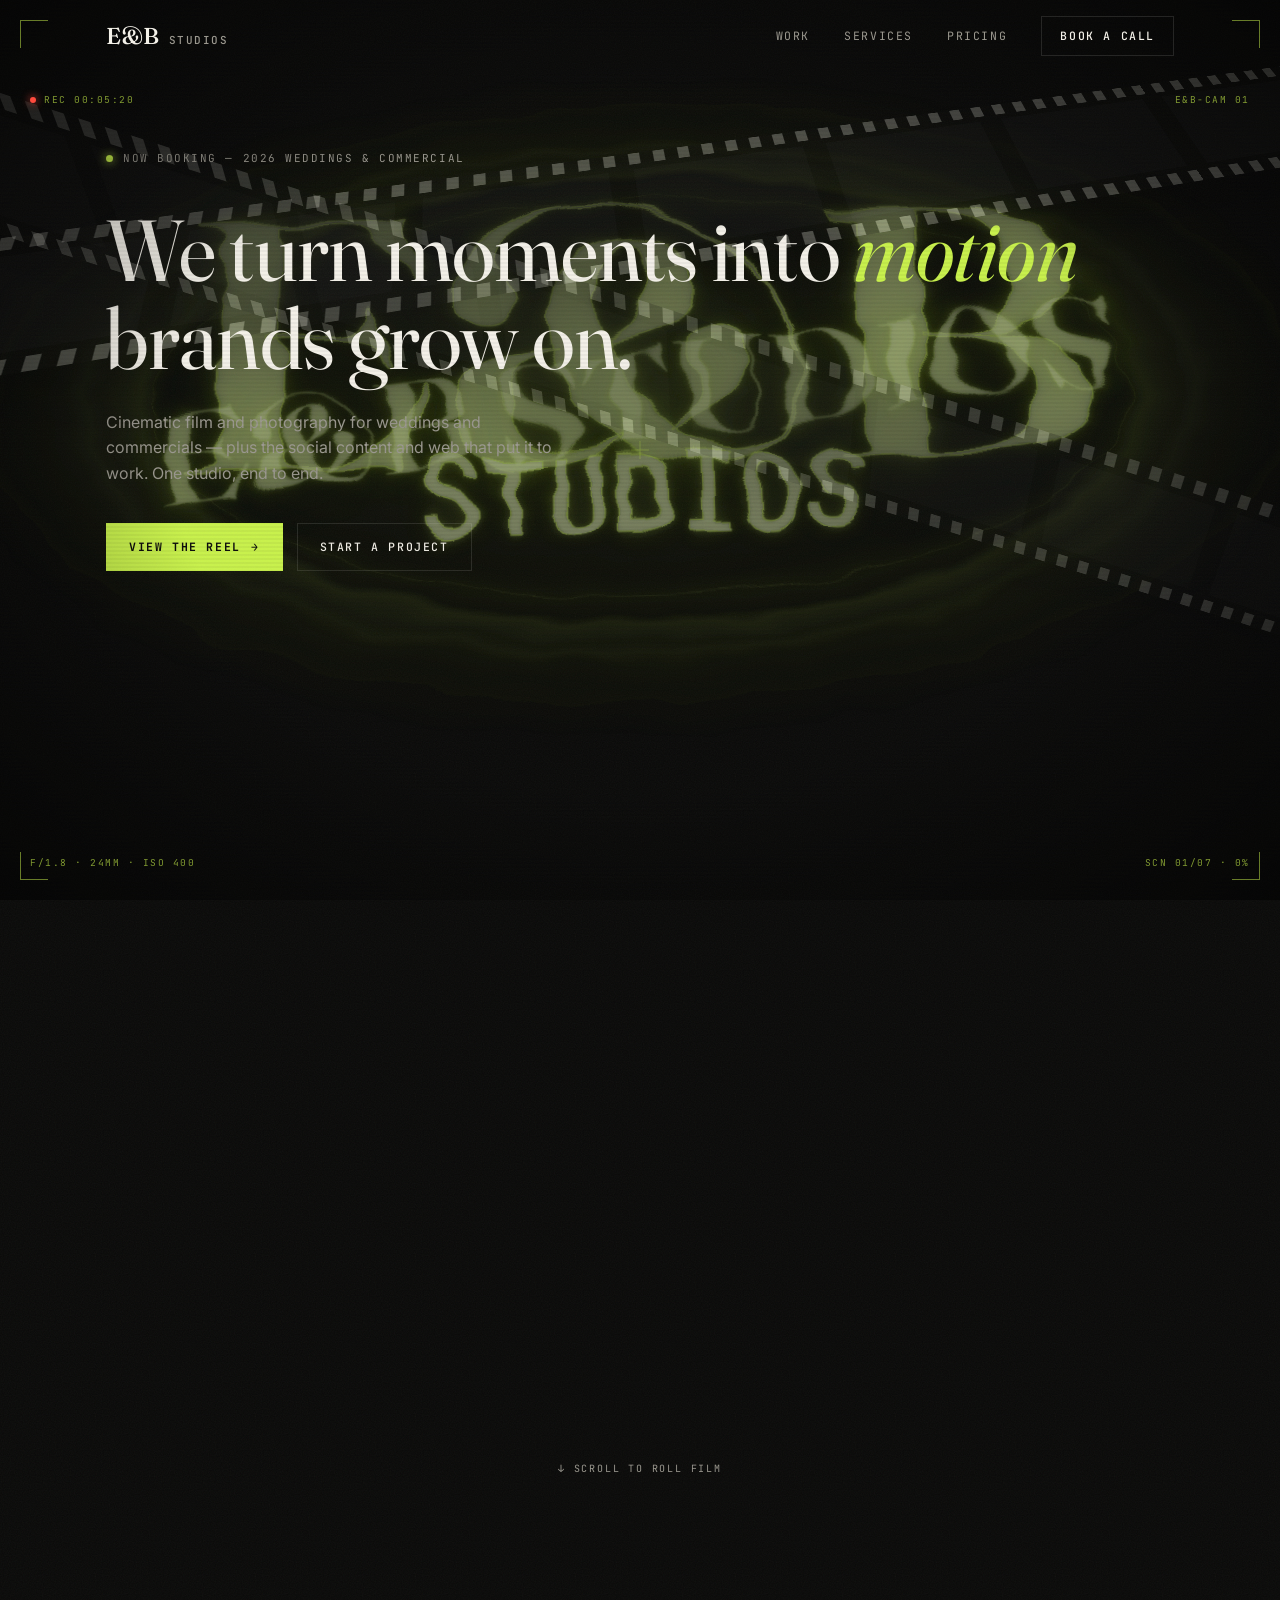
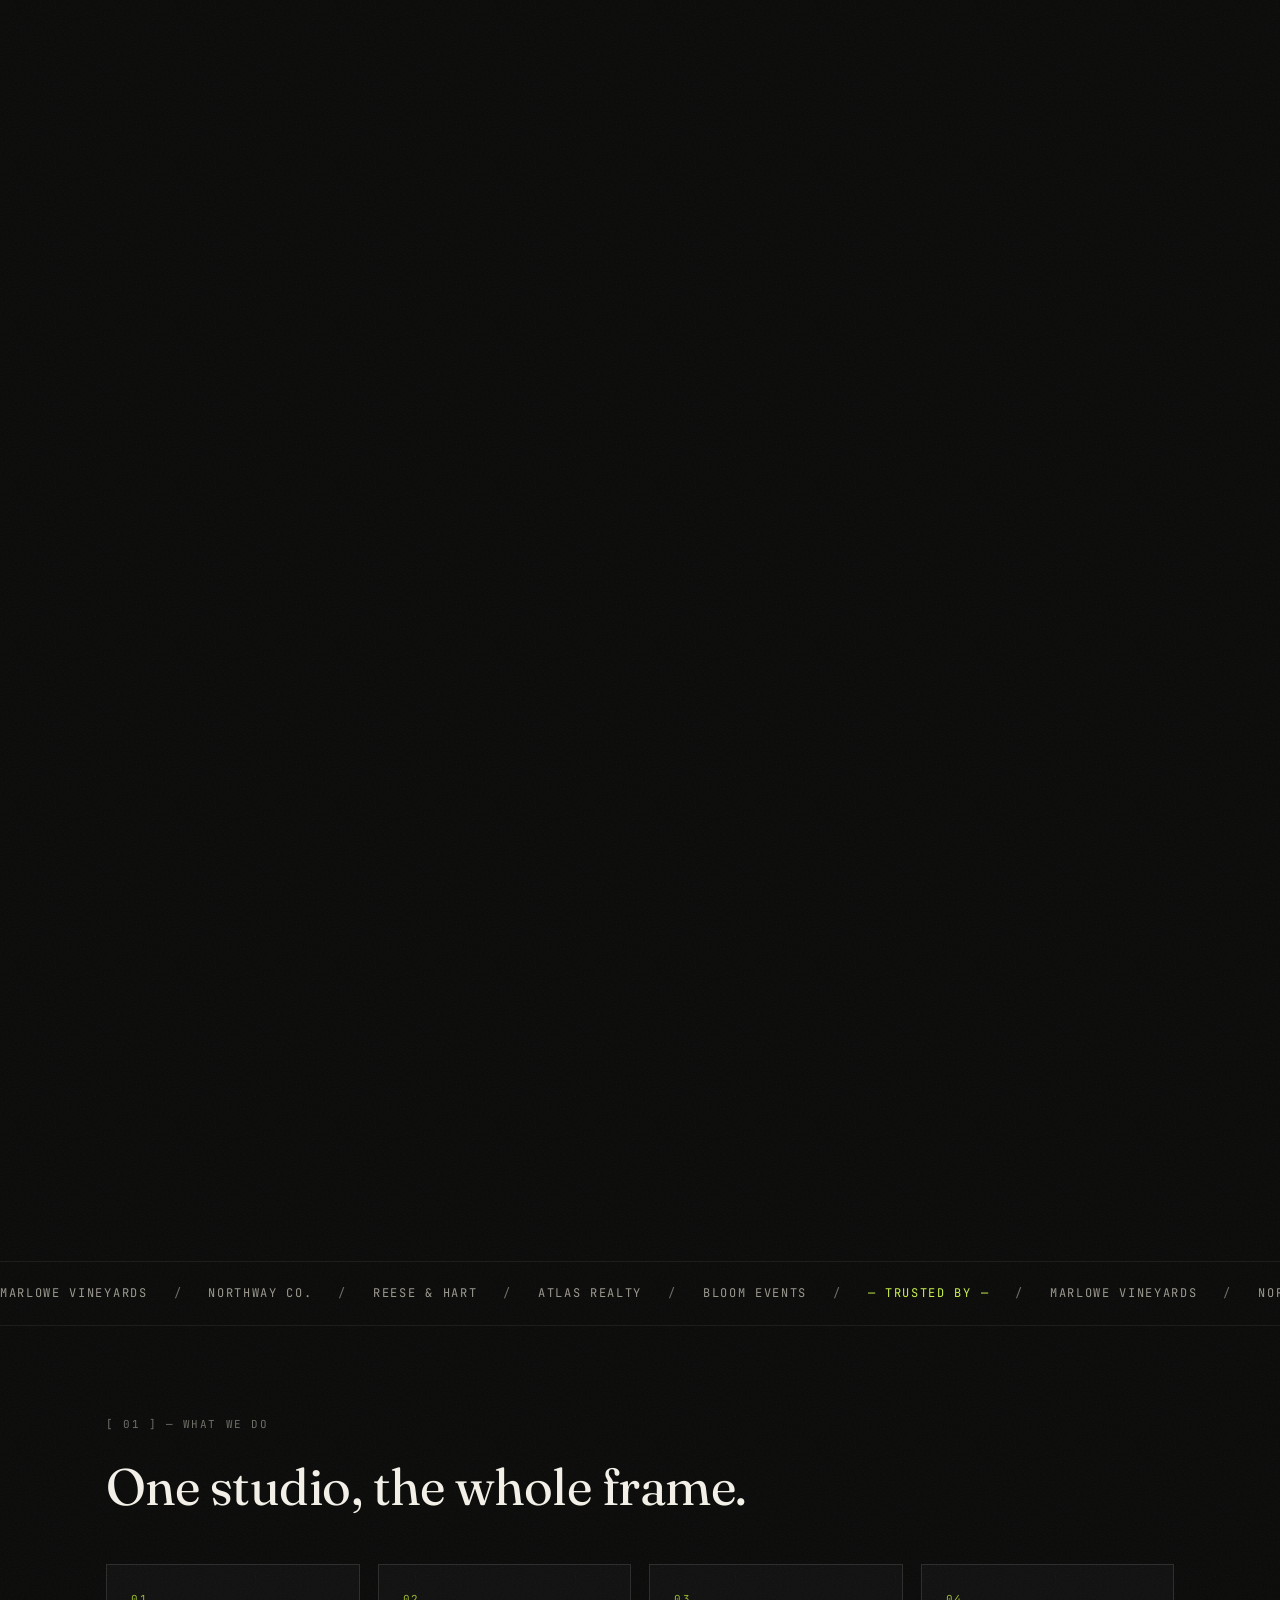
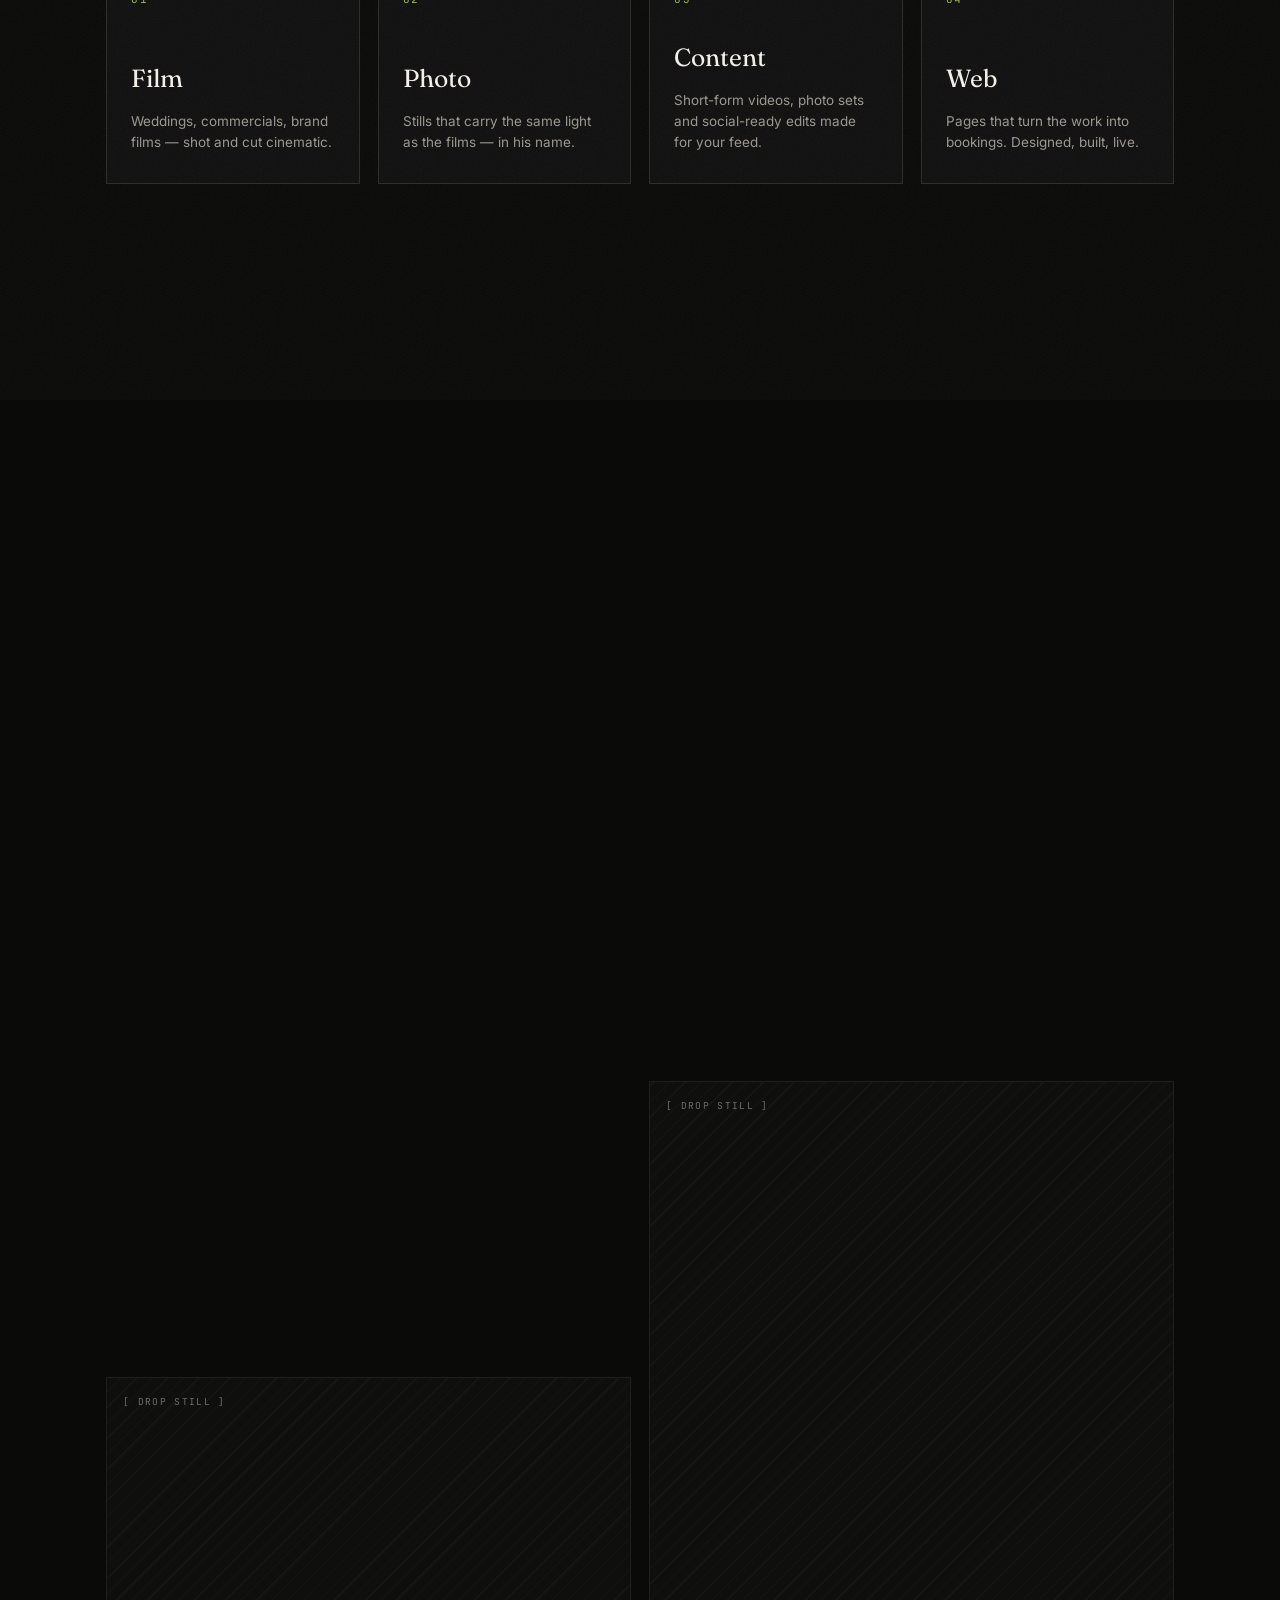
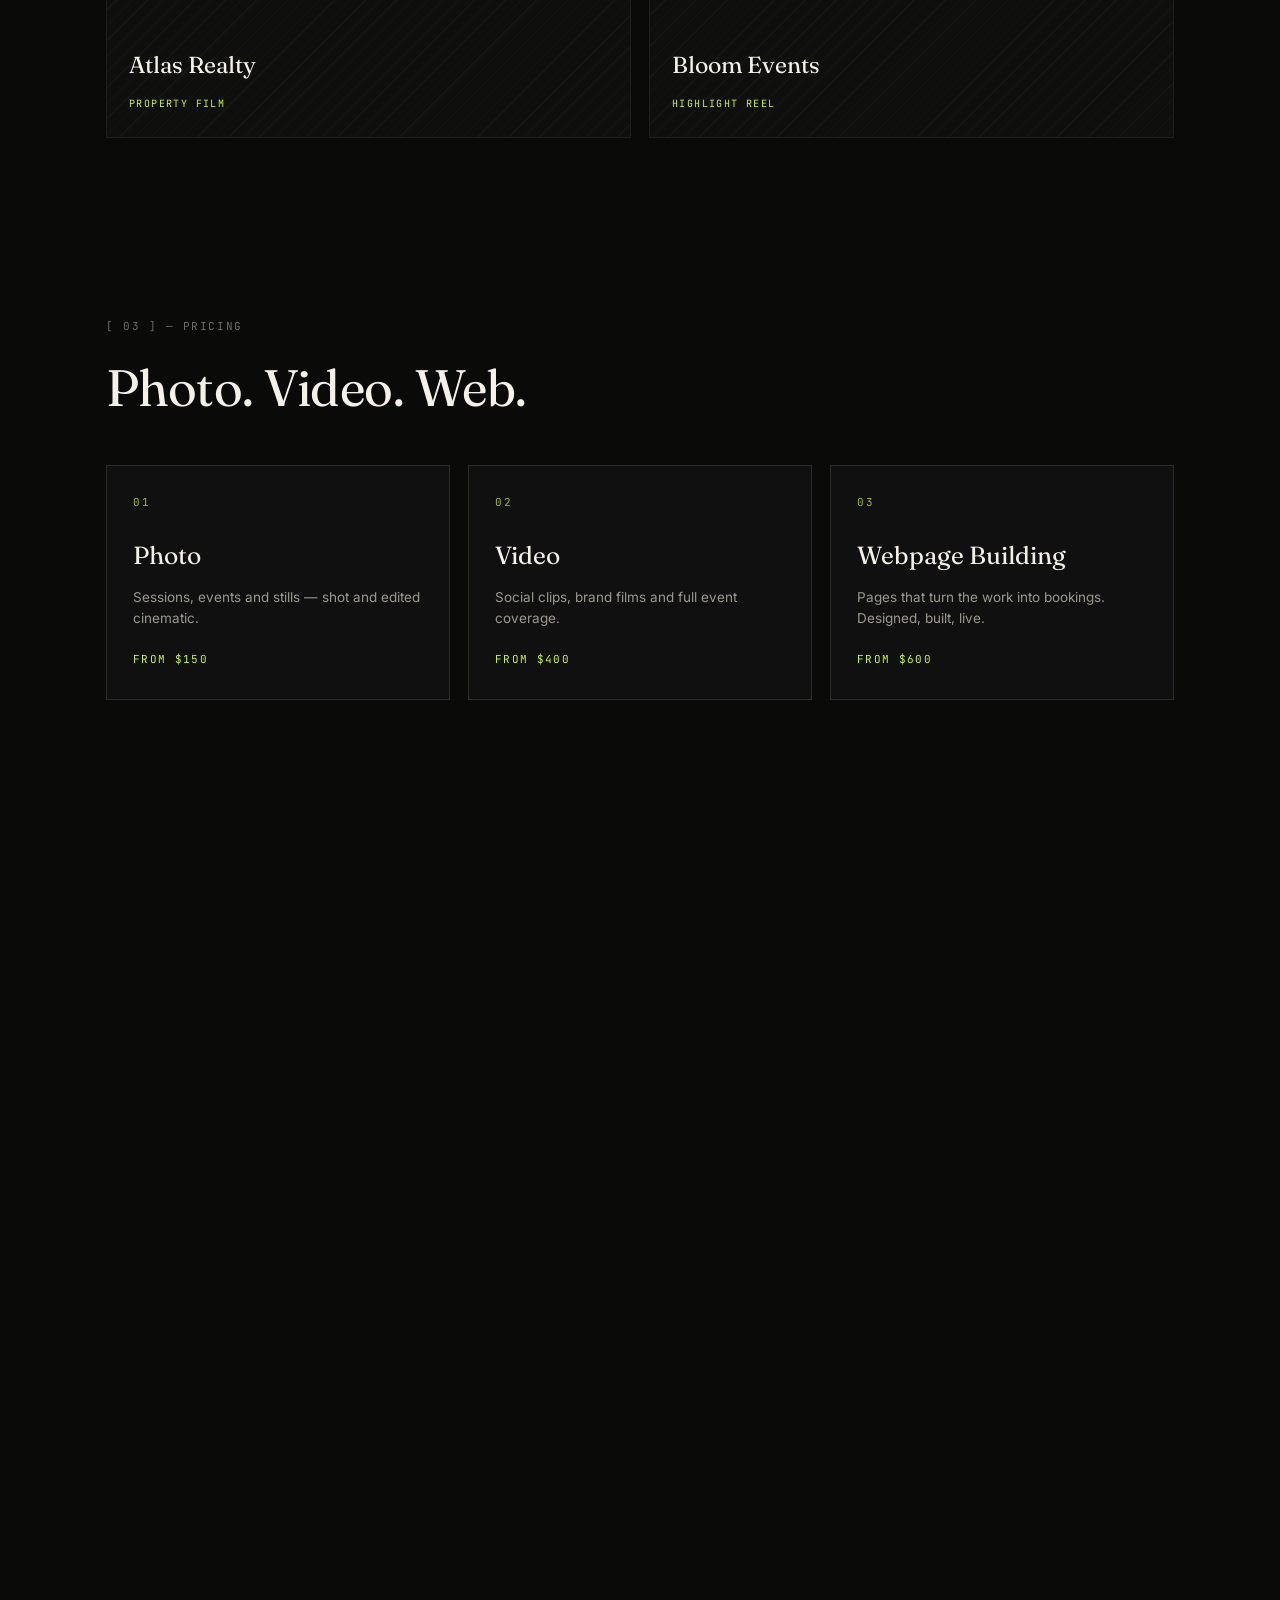
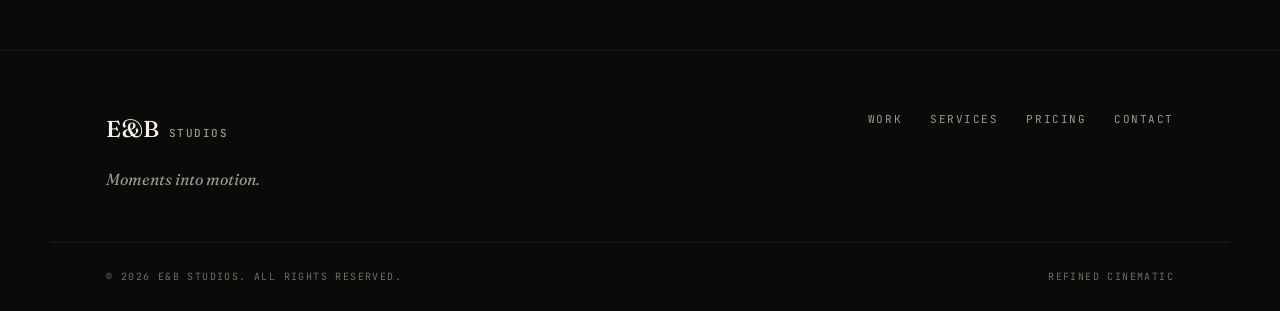
==== index.html @ e215f9e5 "Add files via upload" ====
<!DOCTYPE html>
<html lang="en">
<head>
  <meta charset="UTF-8" />
  <meta name="viewport" content="width=device-width, initial-scale=1.0" />
  <title>E&amp;B Studios — Cinematic Film &amp; Photography</title>
  <meta name="description" content="E&B Studios — cinematic film and photography for weddings and commercials, plus the social content and web that put it to work. One studio, end to end." />

  <!-- Fonts -->
  <link rel="preconnect" href="https://fonts.googleapis.com" />
  <link rel="preconnect" href="https://fonts.gstatic.com" crossorigin />
  <link href="https://fonts.googleapis.com/css2?family=Fraunces:ital,opsz,wght@0,9..144,300..600;1,9..144,300..600&family=Inter:wght@400;500;600&family=JetBrains+Mono:wght@400;500;700&display=swap" rel="stylesheet" />

  <link rel="stylesheet" href="styles.css" />
</head>
<body>
  <!-- Progress bar -->
  <div class="scroll-progress" id="scrollProgress"></div>

  <!-- Oversized glass-distorted brand mark behind the page -->
  <svg class="filter-defs" aria-hidden="true" focusable="false">
    <filter id="brand-fishbowl">
      <feTurbulence type="fractalNoise" baseFrequency="0.012 0.028" numOctaves="2" seed="9" result="noise" />
      <feDisplacementMap in="SourceGraphic" in2="noise" scale="24" xChannelSelector="R" yChannelSelector="G" />
    </filter>
  </svg>
  <div class="brand-backdrop" id="brandBackdrop" aria-hidden="true">
    <div class="brand-lens">
      <span class="brand-echo brand-echo-main">E&amp;B</span>
      <span class="brand-echo brand-echo-word">STUDIOS</span>
      <span class="brand-echo brand-echo-ghost">E&amp;B STUDIOS</span>
    </div>
  </div>

  <!-- Curving 35mm film strips drifting through the background -->
  <div class="film-ribbons" aria-hidden="true">
    <div class="ribbon ribbon-1" data-speed="-0.13"><div class="filmstrip"></div></div>
    <div class="ribbon ribbon-2" data-speed="0.1"><div class="filmstrip"></div></div>
  </div>

  <!-- Cinematic film overlay: grain + scanlines + vignette -->
  <div class="film-overlay" aria-hidden="true">
    <div class="grain"></div>
    <div class="scanlines"></div>
    <div class="vignette"></div>
  </div>

  <!-- Camera viewfinder HUD -->
  <div class="viewfinder" id="viewfinder" aria-hidden="true">
    <span class="vf-corner tl"></span>
    <span class="vf-corner tr"></span>
    <span class="vf-corner bl"></span>
    <span class="vf-corner br"></span>
    <span class="vf-cross"></span>
    <span class="vf-hud vf-tl"><span class="vf-recdot"></span> REC&nbsp; <span id="vfTime">00:00:00</span></span>
    <span class="vf-hud vf-tr">E&amp;B-CAM 01</span>
    <span class="vf-hud vf-bl">f/1.8 · 24MM · ISO 400</span>
    <span class="vf-hud vf-br"><span id="vfScene">SCN 01/05</span> &nbsp;·&nbsp; <span id="vfPct">0%</span></span>
  </div>

  <!-- ====================== HEADER ====================== -->
  <header class="site-header" id="siteHeader">
    <div class="container header-inner">
      <a href="#top" class="logo" aria-label="E&B Studios home">
        <span class="logo-mark">E&amp;B</span>
        <span class="logo-word">STUDIOS</span>
      </a>

      <nav class="nav" aria-label="Primary">
        <a href="#work" class="nav-link">Work</a>
        <a href="#services" class="nav-link">Services</a>
        <a href="pricing.html" class="nav-link">Pricing</a>
      </nav>

      <a href="#contact" class="btn btn-outline btn-sm header-cta">Book a Call</a>

      <button class="nav-toggle" id="navToggle" aria-label="Open menu" aria-expanded="false">
        <span></span><span></span><span></span>
      </button>
    </div>

    <!-- Mobile menu -->
    <div class="mobile-menu" id="mobileMenu">
      <a href="#work" class="mobile-link">Work</a>
      <a href="#services" class="mobile-link">Services</a>
      <a href="pricing.html" class="mobile-link">Pricing</a>
      <a href="#contact" class="btn btn-solid">Book a Call</a>
    </div>
  </header>

  <main id="top">
    <!-- ====================== HERO ====================== -->
    <section class="hero container">
      <p class="eyebrow reveal"><span class="dot"></span> Now Booking — 2026 Weddings &amp; Commercial</p>

      <h1 class="hero-title reveal rack">
        We turn moments into <em>motion</em><br />
        brands grow on.
      </h1>

      <p class="hero-sub reveal">
        Cinematic film and photography for weddings and commercials — plus the
        social content and web that put it to work. One studio, end to end.
      </p>

      <div class="hero-actions reveal">
        <a href="#reel" class="btn btn-solid">View the Reel <span class="arrow">→</span></a>
        <a href="#contact" class="btn btn-outline">Start a Project</a>
      </div>
    </section>

    <!-- ====================== SHOWREEL (scroll-pinned theater) ====================== -->
    <section class="reel-scene" id="reel">
      <div class="reel-sticky">
        <div class="reel-stage" id="reelStage">
          <div class="reel-frame" id="reelFrame">
            <span class="bracket tl"></span>
            <span class="bracket tr"></span>
            <span class="bracket bl"></span>
            <span class="bracket br"></span>

            <div class="reel-stripes" data-parallax="0.06"></div>

            <button class="play-btn" aria-label="Play showreel">
              <svg viewBox="0 0 24 24" width="28" height="28" aria-hidden="true">
                <path d="M8 5v14l11-7z" fill="currentColor" />
              </svg>
            </button>

            <span class="reel-label">[ Drop Showreel · 21:9 ]</span>
            <span class="reel-rec"><span class="rec-dot"></span> REC · <span id="recTime">00:14:08</span></span>
          </div>
        </div>

        <span class="reel-cue" id="reelCue">↓ Scroll to roll film</span>
      </div>
    </section>

    <!-- ====================== TRUSTED BY (marquee) ====================== -->
    <section class="marquee-wrap" aria-label="Trusted by">
      <div class="marquee">
        <div class="marquee-track">
          <span class="m-item">Marlowe Vineyards</span><span class="m-sep">/</span>
          <span class="m-item">Northway Co.</span><span class="m-sep">/</span>
          <span class="m-item">Reese &amp; Hart</span><span class="m-sep">/</span>
          <span class="m-item">Atlas Realty</span><span class="m-sep">/</span>
          <span class="m-item">Bloom Events</span><span class="m-sep">/</span>
          <span class="m-item accent">— Trusted By —</span><span class="m-sep">/</span>
          <!-- duplicate for seamless loop -->
          <span class="m-item">Marlowe Vineyards</span><span class="m-sep">/</span>
          <span class="m-item">Northway Co.</span><span class="m-sep">/</span>
          <span class="m-item">Reese &amp; Hart</span><span class="m-sep">/</span>
          <span class="m-item">Atlas Realty</span><span class="m-sep">/</span>
          <span class="m-item">Bloom Events</span><span class="m-sep">/</span>
          <span class="m-item accent">— Trusted By —</span><span class="m-sep">/</span>
        </div>
      </div>
    </section>

    <!-- ====================== WHAT WE DO ====================== -->
    <section class="section container" id="services">
      <p class="section-tag reveal">[ 01 ] — What We Do</p>
      <h2 class="section-title reveal rack">One studio, the whole frame.</h2>

      <div class="cards-grid">
        <article class="card reveal">
          <span class="card-num">01</span>
          <h3 class="card-title">Film</h3>
          <p class="card-text">Weddings, commercials, brand films — shot and cut cinematic.</p>
        </article>
        <article class="card reveal">
          <span class="card-num">02</span>
          <h3 class="card-title">Photo</h3>
          <p class="card-text">Stills that carry the same light as the films — in his name.</p>
        </article>
        <article class="card reveal">
          <span class="card-num">03</span>
          <h3 class="card-title">Content</h3>
          <p class="card-text">Short-form videos, photo sets and social-ready edits made for your feed.</p>
        </article>
        <article class="card reveal">
          <span class="card-num">04</span>
          <h3 class="card-title">Web</h3>
          <p class="card-text">Pages that turn the work into bookings. Designed, built, live.</p>
        </article>
      </div>
    </section>

    <!-- ====================== SELECTED WORK ====================== -->
    <section class="section container" id="work">
      <p class="section-tag reveal">[ 02 ] — Selected Work</p>

      <div class="work-grid">
        <a href="#contact" class="work-item work-tall reveal">
          <span class="work-stripes" data-parallax="0.05"></span>
          <span class="work-drop">[ Drop Still ]</span>
          <div class="work-meta">
            <h3 class="work-name">Marlowe &amp; Reese</h3>
            <span class="work-cat">Wedding Film</span>
          </div>
        </a>
        <a href="#contact" class="work-item work-short reveal">
          <span class="work-stripes" data-parallax="0.05"></span>
          <span class="work-drop">[ Drop Still ]</span>
          <div class="work-meta">
            <h3 class="work-name">Northway</h3>
            <span class="work-cat">Brand Spot</span>
          </div>
        </a>
        <a href="#contact" class="work-item work-short reveal">
          <span class="work-stripes" data-parallax="0.05"></span>
          <span class="work-drop">[ Drop Still ]</span>
          <div class="work-meta">
            <h3 class="work-name">Atlas Realty</h3>
            <span class="work-cat">Property Film</span>
          </div>
        </a>
        <a href="#contact" class="work-item work-tall reveal">
          <span class="work-stripes" data-parallax="0.05"></span>
          <span class="work-drop">[ Drop Still ]</span>
          <div class="work-meta">
            <h3 class="work-name">Bloom Events</h3>
            <span class="work-cat">Highlight Reel</span>
          </div>
        </a>
      </div>
    </section>

    <!-- ====================== PRICING TEASER ====================== -->
    <section class="section container" id="studio">
      <p class="section-tag reveal">[ 03 ] — Pricing</p>
      <h2 class="section-title reveal rack">Photo. Video. Web.</h2>

      <div class="teaser-grid">
        <a href="pricing.html" class="teaser-card reveal">
          <span class="teaser-num">01</span>
          <h3 class="teaser-title">Photo</h3>
          <p class="teaser-text">Sessions, events and stills — shot and edited cinematic.</p>
          <span class="teaser-from">From $150</span>
        </a>
        <a href="pricing.html" class="teaser-card reveal">
          <span class="teaser-num">02</span>
          <h3 class="teaser-title">Video</h3>
          <p class="teaser-text">Social clips, brand films and full event coverage.</p>
          <span class="teaser-from">From $400</span>
        </a>
        <a href="pricing.html" class="teaser-card reveal">
          <span class="teaser-num">03</span>
          <h3 class="teaser-title">Webpage Building</h3>
          <p class="teaser-text">Pages that turn the work into bookings. Designed, built, live.</p>
          <span class="teaser-from">From $600</span>
        </a>
      </div>

      <div class="teaser-cta reveal">
        <a href="pricing.html" class="btn btn-solid">See full pricing &amp; packages <span class="arrow">→</span></a>
      </div>
    </section>

    <!-- ====================== CONTACT ====================== -->
    <section class="section container" id="contact">
      <p class="section-tag reveal">[ 04 ] — Start a Project</p>
      <div class="contact-grid">
        <div class="contact-intro reveal">
          <h2 class="section-title">Let's put your story <em>in motion</em>.</h2>
          <p class="contact-text">
            Tell us what you're planning — wedding, commercial, or something
            in between. We'll get back within one business day.
          </p>
          <ul class="contact-info">
            <li><span class="ci-label">Email</span> hello@ebstudios.com</li>
            <li><span class="ci-label">Studio</span> By appointment</li>
            <li><span class="ci-label">Social</span> @ebstudios</li>
          </ul>
        </div>

        <form class="contact-form reveal" id="contactForm" novalidate>
          <div class="field">
            <label for="name">Name</label>
            <input type="text" id="name" name="name" placeholder="Your name" required />
          </div>
          <div class="field">
            <label for="email">Email</label>
            <input type="email" id="email" name="email" placeholder="you@email.com" required />
          </div>
          <div class="field">
            <label for="type">Project type</label>
            <select id="type" name="type" required>
              <option value="" disabled selected>Select one…</option>
              <option>Wedding film &amp; photo</option>
              <option>Commercial / brand film</option>
              <option>Social content</option>
              <option>Web build</option>
              <option>Something else</option>
            </select>
          </div>
          <div class="field">
            <label for="message">Tell us about it</label>
            <textarea id="message" name="message" rows="4" placeholder="Dates, location, vision…"></textarea>
          </div>
          <button type="submit" class="btn btn-solid btn-block">Send Inquiry <span class="arrow">→</span></button>
          <p class="form-status" id="formStatus" role="status"></p>
        </form>
      </div>
    </section>
  </main>

  <!-- ====================== FOOTER ====================== -->
  <footer class="site-footer">
    <div class="container footer-inner">
      <div class="footer-brand">
        <span class="logo-mark">E&amp;B</span>
        <span class="logo-word">STUDIOS</span>
        <p class="footer-tag">Moments into motion.</p>
      </div>
      <nav class="footer-nav" aria-label="Footer">
        <a href="#work">Work</a>
        <a href="#services">Services</a>
        <a href="pricing.html">Pricing</a>
        <a href="#contact">Contact</a>
      </nav>
    </div>
    <div class="container footer-bottom">
      <span>© <span id="year"></span> E&amp;B Studios. All rights reserved.</span>
      <span>Refined Cinematic</span>
    </div>
  </footer>

  <script src="script.js"></script>
</body>
</html>
---- styles.css ----
/* ============================================================
   E&B Studios — Neon Pro
   Refined cinematic / dark
   ============================================================ */

:root {
  --bg:        #0a0a09;
  --bg-2:      #0f0f0e;
  --card:      #121211;
  --line:      rgba(245, 241, 233, 0.12);
  --line-soft: rgba(245, 241, 233, 0.07);
  --fg:        #f4f1e9;
  --muted:     #9b988f;
  --muted-2:   #6f6d66;
  --accent:    #c9f24b;
  --accent-dim:#9bbb2e;

  --serif: "Fraunces", Georgia, "Times New Roman", serif;
  --sans:  "Inter", system-ui, -apple-system, sans-serif;
  --mono:  "JetBrains Mono", ui-monospace, "SF Mono", Menlo, monospace;

  --container: 1180px;
  --gutter: clamp(20px, 5vw, 56px);
  --ease: cubic-bezier(0.22, 1, 0.36, 1);
}

* { box-sizing: border-box; margin: 0; padding: 0; }

html { scroll-behavior: smooth; }

body {
  background: var(--bg);
  color: var(--fg);
  font-family: var(--sans);
  font-size: 16px;
  line-height: 1.6;
  -webkit-font-smoothing: antialiased;
  overflow-x: hidden;
}

a { color: inherit; text-decoration: none; }
em { font-style: italic; }

.container {
  width: 100%;
  max-width: var(--container);
  margin-inline: auto;
  padding-inline: var(--gutter);
}

/* ---------- Scroll progress ---------- */
.scroll-progress {
  position: fixed;
  top: 0; left: 0;
  height: 2px;
  width: 0%;
  background: var(--accent);
  z-index: 200;
  box-shadow: 0 0 12px var(--accent);
}

/* ---------- Brand fishbowl backdrop ---------- */
.filter-defs {
  position: absolute;
  width: 0;
  height: 0;
  overflow: hidden;
}

.brand-backdrop {
  position: fixed;
  inset: 0;
  z-index: -2;
  pointer-events: none;
  overflow: hidden;
  opacity: 0.72;
  --brand-shift: 0px;
  --brand-roll: 0deg;
}

.brand-lens {
  position: absolute;
  top: 48%;
  left: 50%;
  width: min(1320px, 118vw);
  aspect-ratio: 1.85 / 1;
  transform:
    translate3d(-50%, calc(-50% + var(--brand-shift)), 0)
    rotate(var(--brand-roll))
    perspective(900px)
    rotateX(7deg);
  border-radius: 50%;
  filter: url("#brand-fishbowl");
  mix-blend-mode: screen;
  animation: lensFloat 12s var(--ease) infinite alternate;
  will-change: transform;
}

.brand-lens::before {
  content: "";
  position: absolute;
  inset: 8% 4%;
  border-radius: 50%;
  background:
    radial-gradient(ellipse at 48% 52%, rgba(201, 242, 75, 0.13), rgba(201, 242, 75, 0.025) 42%, transparent 70%),
    radial-gradient(ellipse at center, transparent 52%, rgba(201, 242, 75, 0.1) 54%, transparent 62%),
    radial-gradient(ellipse at center, transparent 58%, rgba(201, 242, 75, 0.05) 60%, transparent 70%);
  transform: scaleX(1.08);
  box-shadow:
    inset 0 0 28px rgba(201, 242, 75, 0.06),
    inset 0 0 90px rgba(201, 242, 75, 0.035),
    0 0 70px rgba(201, 242, 75, 0.045);
}

.brand-lens::after {
  content: "";
  position: absolute;
  inset: 22% 13%;
  border: 1px solid rgba(201, 242, 75, 0.12);
  border-radius: 50%;
  box-shadow:
    inset 0 0 24px rgba(201, 242, 75, 0.08),
    inset 0 0 54px rgba(201, 242, 75, 0.035),
    0 0 42px rgba(201, 242, 75, 0.075),
    0 0 110px rgba(201, 242, 75, 0.04);
}

.brand-echo {
  position: absolute;
  left: 50%;
  font-family: var(--serif);
  font-weight: 600;
  line-height: 0.85;
  letter-spacing: 0;
  white-space: nowrap;
  color: rgba(9, 13, 14, 0.05);
  -webkit-text-fill-color: rgba(9, 13, 14, 0.035);
  -webkit-text-stroke: 1.35px rgba(201, 242, 75, 0.34);
  text-shadow:
    0 0 2px rgba(244, 255, 207, 0.44),
    0 0 7px rgba(201, 242, 75, 0.22),
    0 0 18px rgba(201, 242, 75, 0.16),
    0 0 44px rgba(201, 242, 75, 0.105),
    0 0 86px rgba(201, 242, 75, 0.05);
  animation: brandGlow 5.8s ease-in-out infinite alternate;
}

.brand-echo-main {
  top: 20%;
  transform: translateX(-50%) scaleX(1.22);
  font-size: clamp(150px, 28vw, 420px);
}

.brand-echo-word {
  top: 58%;
  transform: translateX(-50%) scaleX(1.04);
  font-family: var(--mono);
  font-size: clamp(42px, 8vw, 128px);
  letter-spacing: 0;
  color: rgba(5, 10, 12, 0.045);
  -webkit-text-fill-color: rgba(5, 10, 12, 0.035);
  -webkit-text-stroke-color: rgba(201, 242, 75, 0.42);
  text-shadow:
    0 0 2px rgba(246, 255, 216, 0.55),
    0 0 8px rgba(201, 242, 75, 0.28),
    0 0 22px rgba(201, 242, 75, 0.17),
    0 0 58px rgba(201, 242, 75, 0.055);
}

.brand-echo-ghost {
  top: 43%;
  transform: translateX(-50%) rotate(-6deg) scaleX(1.16);
  font-size: clamp(62px, 10vw, 180px);
  color: rgba(244, 241, 233, 0.018);
  -webkit-text-stroke-color: rgba(201, 242, 75, 0.1);
}

@keyframes lensFloat {
  from { translate: -1.8% -1.2%; }
  to { translate: 1.4% 1.6%; }
}

@keyframes brandGlow {
  from {
    opacity: 0.72;
    text-shadow:
      0 0 2px rgba(244, 255, 207, 0.38),
      0 0 6px rgba(201, 242, 75, 0.18),
      0 0 16px rgba(201, 242, 75, 0.13),
      0 0 38px rgba(201, 242, 75, 0.08),
      0 0 72px rgba(201, 242, 75, 0.04);
  }
  to {
    opacity: 0.9;
    text-shadow:
      0 0 3px rgba(246, 255, 216, 0.52),
      0 0 9px rgba(201, 242, 75, 0.25),
      0 0 22px rgba(201, 242, 75, 0.17),
      0 0 52px rgba(201, 242, 75, 0.105),
      0 0 94px rgba(201, 242, 75, 0.055);
  }
}

/* ---------- Mono labels ---------- */
.eyebrow, .section-tag, .nav-link, .logo-word, .reel-label,
.reel-rec, .m-item, .m-sep, .card-num, .work-cat, .work-drop,
.btn, .ci-label, .footer-nav a, .footer-bottom, .price-flag,
.field label, .form-status {
  font-family: var(--mono);
  text-transform: uppercase;
  letter-spacing: 0.14em;
}

/* ============================================================
   HEADER
   ============================================================ */
.site-header {
  position: fixed;
  top: 0; left: 0; right: 0;
  z-index: 100;
  border-bottom: 1px solid transparent;
  transition: background 0.4s var(--ease), border-color 0.4s var(--ease),
              transform 0.4s var(--ease);
}
.site-header.scrolled {
  background: rgba(10, 10, 9, 0.82);
  backdrop-filter: blur(14px);
  border-bottom-color: var(--line-soft);
}
.site-header.hide { transform: translateY(-100%); }

.header-inner {
  display: flex;
  align-items: center;
  justify-content: space-between;
  height: 72px;
}

.logo { display: flex; align-items: baseline; gap: 9px; }
.logo-mark {
  font-family: var(--serif);
  font-size: 23px;
  font-weight: 500;
  letter-spacing: 0.01em;
}
.logo-word {
  font-size: 11px;
  color: var(--muted);
  font-weight: 500;
}

.nav { display: flex; gap: 34px; margin-left: auto; margin-right: 34px; }
.nav-link {
  font-size: 11.5px;
  color: var(--muted);
  position: relative;
  padding: 4px 0;
  transition: color 0.25s var(--ease);
}
.nav-link::after {
  content: "";
  position: absolute;
  left: 0; bottom: -2px;
  width: 0; height: 1px;
  background: var(--accent);
  transition: width 0.3s var(--ease);
}
.nav-link:hover { color: var(--fg); }
.nav-link:hover::after { width: 100%; }

/* ---------- Buttons ---------- */
.btn {
  display: inline-flex;
  align-items: center;
  gap: 10px;
  font-size: 11.5px;
  font-weight: 500;
  padding: 14px 22px;
  border: 1px solid var(--line);
  cursor: pointer;
  background: transparent;
  color: var(--fg);
  transition: all 0.3s var(--ease);
  white-space: nowrap;
}
.btn .arrow { transition: transform 0.3s var(--ease); }
.btn:hover .arrow { transform: translateX(5px); }

.btn-sm { padding: 10px 18px; }

.btn-solid {
  background: var(--accent);
  border-color: var(--accent);
  color: #0a0a09;
  font-weight: 700;
}
.btn-solid:hover {
  background: #d7ff5c;
  border-color: #d7ff5c;
  box-shadow: 0 0 30px rgba(201, 242, 75, 0.35);
}

.btn-outline:hover {
  border-color: var(--accent);
  color: var(--accent);
}
.btn-block { width: 100%; justify-content: center; }

/* ---------- Mobile nav ---------- */
.nav-toggle {
  display: none;
  flex-direction: column;
  gap: 5px;
  background: none;
  border: none;
  cursor: pointer;
  padding: 6px;
}
.nav-toggle span {
  width: 24px; height: 2px;
  background: var(--fg);
  transition: 0.3s var(--ease);
}
.nav-toggle.open span:nth-child(1) { transform: translateY(7px) rotate(45deg); }
.nav-toggle.open span:nth-child(2) { opacity: 0; }
.nav-toggle.open span:nth-child(3) { transform: translateY(-7px) rotate(-45deg); }

.mobile-menu {
  display: none;
  flex-direction: column;
  gap: 18px;
  padding: 24px var(--gutter) 32px;
  background: var(--bg-2);
  border-bottom: 1px solid var(--line-soft);
}
.mobile-menu.open { display: flex; }
.mobile-link { font-family: var(--mono); text-transform: uppercase; letter-spacing: 0.14em; font-size: 13px; color: var(--muted); }

/* ============================================================
   HERO
   ============================================================ */
.hero { padding-top: 150px; padding-bottom: 40px; }

.eyebrow {
  font-size: 11px;
  color: var(--muted);
  display: flex;
  align-items: center;
  gap: 10px;
  margin-bottom: 38px;
}
.dot {
  width: 7px; height: 7px;
  border-radius: 50%;
  background: var(--accent);
  box-shadow: 0 0 10px var(--accent);
  animation: pulse 2s infinite;
}
@keyframes pulse {
  0%, 100% { opacity: 1; transform: scale(1); }
  50% { opacity: 0.4; transform: scale(0.8); }
}

.hero-title {
  font-family: var(--serif);
  font-weight: 400;
  font-size: clamp(2.6rem, 7vw, 5.4rem);
  line-height: 1.02;
  letter-spacing: -0.01em;
  margin-bottom: 28px;
}
.hero-title em { color: var(--accent); font-style: italic; }

.hero-sub {
  max-width: 460px;
  color: var(--muted);
  font-size: 16px;
  margin-bottom: 36px;
}

.hero-actions { display: flex; gap: 14px; flex-wrap: wrap; }

/* ============================================================
   SHOWREEL
   ============================================================ */
/* Scroll-pinned showreel theater */
.reel-scene {
  position: relative;
  height: 250vh;             /* scroll distance the reel stays pinned for */
}
.reel-sticky {
  position: sticky;
  top: 0;
  height: 100vh;
  display: grid;
  place-items: center;
  overflow: hidden;
}
.reel-stage {
  width: min(1120px, 88vw);
  will-change: transform, opacity;
  transform-origin: center center;
}
.reel-cue {
  position: absolute;
  bottom: 34px; left: 50%;
  transform: translateX(-50%);
  z-index: 7;
  font-family: var(--mono);
  text-transform: uppercase;
  letter-spacing: 0.18em;
  font-size: 10px;
  color: var(--muted);
  transition: opacity 0.4s var(--ease);
}

.reel-frame {
  position: relative;
  aspect-ratio: 21 / 9;
  width: 100%;
  background: var(--bg-2);
  overflow: hidden;
  cursor: pointer;
  box-shadow: 0 50px 120px rgba(0, 0, 0, 0.7);
}
.reel-stripes {
  position: absolute;
  inset: -10%;
  will-change: transform;
  background-image: repeating-linear-gradient(
    -45deg,
    rgba(201, 242, 75, 0.05) 0px,
    rgba(201, 242, 75, 0.05) 1px,
    transparent 1px,
    transparent 11px
  );
}

/* corner brackets */
.bracket {
  position: absolute;
  width: 26px; height: 26px;
  border-color: var(--accent);
  border-style: solid;
  border-width: 0;
  z-index: 2;
}
.bracket.tl { top: 18px; left: 18px; border-top-width: 1.5px; border-left-width: 1.5px; }
.bracket.tr { top: 18px; right: 18px; border-top-width: 1.5px; border-right-width: 1.5px; }
.bracket.bl { bottom: 18px; left: 18px; border-bottom-width: 1.5px; border-left-width: 1.5px; }
.bracket.br { bottom: 18px; right: 18px; border-bottom-width: 1.5px; border-right-width: 1.5px; }

.play-btn {
  position: absolute;
  top: 50%; left: 50%;
  transform: translate(-50%, -50%);
  width: 76px; height: 76px;
  border-radius: 50%;
  border: 1.5px solid var(--accent);
  background: rgba(10, 10, 9, 0.35);
  color: var(--accent);
  display: grid;
  place-items: center;
  cursor: pointer;
  z-index: 3;
  transition: all 0.3s var(--ease);
}
.play-btn svg { margin-left: 3px; }
.reel-frame:hover .play-btn {
  background: var(--accent);
  color: #0a0a09;
  box-shadow: 0 0 40px rgba(201, 242, 75, 0.45);
}

.reel-label {
  position: absolute;
  bottom: 46px; left: 50%;
  transform: translateX(-50%);
  font-size: 10px;
  color: var(--muted-2);
  z-index: 2;
}
.reel-rec {
  position: absolute;
  bottom: 22px; left: 24px;
  font-size: 10px;
  color: var(--accent-dim);
  display: flex; align-items: center; gap: 7px;
  z-index: 2;
}
.rec-dot {
  width: 6px; height: 6px; border-radius: 50%;
  background: #ff4b3e;
  animation: pulse 1.4s infinite;
}

/* ============================================================
   MARQUEE
   ============================================================ */
.marquee-wrap {
  border-top: 1px solid var(--line-soft);
  border-bottom: 1px solid var(--line-soft);
  padding-block: 22px;
  overflow: hidden;
}
.marquee { width: 100%; overflow: hidden; }
.marquee-track {
  display: flex;
  align-items: center;
  gap: 26px;
  width: max-content;
  animation: scroll-left 34s linear infinite;
}
.marquee-wrap:hover .marquee-track { animation-play-state: paused; }
.m-item { font-size: 12px; color: var(--muted); white-space: nowrap; }
.m-item.accent { color: var(--accent); }
.m-sep { color: var(--muted-2); font-size: 12px; }
@keyframes scroll-left {
  from { transform: translateX(0); }
  to   { transform: translateX(-50%); }
}

/* ============================================================
   SECTIONS
   ============================================================ */
.section { padding-block: 90px; }

.section-tag {
  font-size: 11px;
  color: var(--muted-2);
  margin-bottom: 26px;
}
.section-title {
  font-family: var(--serif);
  font-weight: 400;
  font-size: clamp(2rem, 4.5vw, 3.2rem);
  line-height: 1.05;
  letter-spacing: -0.01em;
  margin-bottom: 50px;
}
.section-title em { color: var(--accent); font-style: italic; }

/* ---------- What we do cards ---------- */
.cards-grid {
  display: grid;
  grid-template-columns: repeat(4, 1fr);
  gap: 18px;
}
.card {
  border: 1px solid var(--line);
  padding: 26px 24px 30px;
  min-height: 220px;
  display: flex;
  flex-direction: column;
  background: #101010;
  transition: border-color 0.35s var(--ease), transform 0.35s var(--ease), background 0.35s var(--ease);
}
.card:hover {
  border-color: var(--accent);
  transform: translateY(-5px);
  background: rgba(201, 242, 75, 0.04);
}
.card-num { font-size: 11px; color: var(--accent-dim); margin-bottom: auto; }
.card:hover .card-num { color: var(--accent); }
.card-title {
  font-family: var(--serif);
  font-weight: 400;
  font-size: 1.55rem;
  margin: 30px 0 12px;
}
.card-text { font-size: 13.5px; color: var(--muted); line-height: 1.55; }

/* ---------- Selected work ---------- */
.work-grid {
  display: grid;
  grid-template-columns: 1fr 1fr;
  gap: 18px;
}
.work-item {
  position: relative;
  overflow: hidden;
  background: var(--bg-2);
  border: 1px solid var(--line-soft);
  display: block;
}
.work-tall  { aspect-ratio: 4 / 5; }
.work-short { aspect-ratio: 16 / 11; align-self: end; }
.work-stripes {
  position: absolute; inset: -10%;
  will-change: transform;
  background-image: repeating-linear-gradient(
    -45deg,
    rgba(245,241,233,0.04) 0px,
    rgba(245,241,233,0.04) 1px,
    transparent 1px, transparent 11px
  );
  transition: scale 0.6s var(--ease);
}
.work-item:hover .work-stripes { scale: 1.06; }
.work-drop {
  position: absolute; top: 16px; left: 16px;
  font-size: 9.5px; color: var(--muted-2);
}
.work-meta {
  position: absolute;
  left: 22px; bottom: 22px;
  z-index: 2;
}
.work-name {
  font-family: var(--serif);
  font-weight: 400;
  font-size: 1.45rem;
  margin-bottom: 6px;
}
.work-cat { font-size: 10px; color: var(--accent); }
.work-item::after {
  content: "";
  position: absolute;
  inset: 0;
  background: linear-gradient(180deg, transparent 55%, rgba(10,10,9,0.7));
  opacity: 0;
  transition: opacity 0.4s var(--ease);
}
.work-item:hover::after { opacity: 1; }

/* ---------- Pricing ---------- */
.pricing-grid {
  display: grid;
  grid-template-columns: repeat(3, 1fr);
  gap: 18px;
}
.price-card {
  position: relative;
  border: 1px solid var(--line);
  padding: 32px 28px 34px;
  display: flex;
  flex-direction: column;
  background: #101010;
  transition: border-color 0.35s var(--ease), transform 0.35s var(--ease);
}
.price-card:hover { transform: translateY(-5px); border-color: var(--line); }
.price-card.featured {
  border-color: var(--accent);
  background: #14160c;
}
.price-flag {
  position: absolute;
  top: -1px; right: 22px;
  transform: translateY(-50%);
  background: var(--accent);
  color: #0a0a09;
  font-family: var(--mono);
  text-transform: uppercase;
  letter-spacing: 0.12em;
  font-size: 9px;
  font-weight: 700;
  padding: 5px 10px;
}
.price-card .card-num { color: var(--accent-dim); margin-bottom: 22px; }
.price-name {
  font-family: var(--serif);
  font-weight: 400;
  font-size: 1.5rem;
  margin-bottom: 10px;
}
.price-amount {
  font-family: var(--serif);
  font-size: 2.6rem;
  margin-bottom: 26px;
  line-height: 1;
}
.price-amount span { color: var(--accent); font-size: 1.4rem; }
.price-list { list-style: none; margin-bottom: 30px; display: grid; gap: 12px; }
.price-list li {
  font-size: 13.5px;
  color: var(--muted);
  padding-left: 20px;
  position: relative;
}
.price-list li::before {
  content: "";
  position: absolute; left: 0; top: 9px;
  width: 7px; height: 7px;
  border-left: 1.5px solid var(--accent);
  border-bottom: 1.5px solid var(--accent);
  transform: rotate(-45deg);
}
.price-card .btn { margin-top: auto; }

/* 4-up row (packages + custom "Other") */
.pricing-grid.grid-4 { grid-template-columns: repeat(4, 1fr); }
@media (max-width: 1100px) {
  .pricing-grid.grid-4 { grid-template-columns: repeat(2, 1fr); }
}

/* "Other / Custom" build-your-own card */
.price-card.custom {
  border-style: dashed;
  background: #0d0d0c;
}
.price-card.custom .card-num,
.price-card.custom .price-amount { color: var(--accent); }
.price-card.custom:hover {
  border-color: var(--accent);
  transform: translateY(-5px);
}

/* ---------- Pricing sales flow ---------- */
.sales-flow {
  display: grid;
  grid-template-columns: repeat(3, 1fr);
  gap: 1px;
  margin-top: -30px;
  margin-bottom: 48px;
  border: 1px solid var(--line-soft);
  background: var(--line-soft);
}
.flow-step {
  background: rgba(16, 16, 16, 0.92);
  padding: 24px;
  min-height: 150px;
}
.flow-num {
  display: inline-block;
  font-family: var(--mono);
  font-size: 10px;
  color: var(--accent);
  margin-bottom: 26px;
}
.flow-step h2 {
  font-family: var(--serif);
  font-size: 1.35rem;
  font-weight: 400;
  margin-bottom: 8px;
}
.flow-step p {
  color: var(--muted);
  font-size: 13.5px;
  line-height: 1.55;
}

/* ---------- Checkout page ---------- */
.checkout-hero { padding-bottom: 40px; }
.checkout-section { padding-top: 30px; }
.checkout-grid {
  display: grid;
  grid-template-columns: minmax(0, 0.9fr) minmax(0, 1.1fr);
  gap: 18px;
  align-items: start;
}
.checkout-summary,
.checkout-form {
  border: 1px solid var(--line);
  background: rgba(16, 16, 16, 0.96);
  padding: clamp(24px, 4vw, 38px);
}
.checkout-summary {
  position: sticky;
  top: 110px;
}
.checkout-category,
.payment-label {
  display: inline-flex;
  font-family: var(--mono);
  text-transform: uppercase;
  letter-spacing: 0.14em;
  font-size: 10px;
  color: var(--accent);
  margin-bottom: 16px;
}
.checkout-title {
  font-family: var(--serif);
  font-weight: 400;
  font-size: clamp(2rem, 4vw, 3rem);
  line-height: 1;
  margin-bottom: 12px;
}
.checkout-price {
  font-family: var(--serif);
  font-size: clamp(2.5rem, 6vw, 4.5rem);
  line-height: 0.95;
  margin-bottom: 20px;
}
.checkout-desc {
  color: var(--muted);
  max-width: 48ch;
  margin-bottom: 28px;
}
.checkout-includes {
  padding-block: 6px 12px;
  border-top: 1px solid var(--line-soft);
  border-bottom: 1px solid var(--line-soft);
}
.checkout-total {
  display: flex;
  align-items: end;
  justify-content: space-between;
  gap: 20px;
  padding-top: 24px;
  font-family: var(--mono);
  text-transform: uppercase;
  letter-spacing: 0.12em;
  font-size: 10px;
  color: var(--muted);
}
.checkout-total strong {
  font-family: var(--serif);
  font-size: 2rem;
  font-weight: 400;
  letter-spacing: 0;
  color: var(--fg);
  text-transform: none;
}
.checkout-note {
  margin-top: 18px;
  font-size: 12px;
  color: var(--muted-2);
}
.payment-box {
  margin-top: 28px;
  padding-top: 26px;
  border-top: 1px solid var(--line-soft);
}
.payment-box h3 {
  font-family: var(--serif);
  font-weight: 400;
  font-size: 1.55rem;
  margin-bottom: 8px;
}
.payment-box p {
  color: var(--muted);
  font-size: 13.5px;
  margin-bottom: 18px;
}

/* ---------- Pricing teaser (home page) ---------- */
.teaser-grid {
  display: grid;
  grid-template-columns: repeat(3, 1fr);
  gap: 18px;
}
.teaser-card {
  position: relative;
  display: flex;
  flex-direction: column;
  border: 1px solid var(--line);
  background: #101010;
  padding: 28px 26px 30px;
  min-height: 200px;
  transition: border-color 0.35s var(--ease), transform 0.35s var(--ease), background 0.35s var(--ease);
}
.teaser-card:hover {
  border-color: var(--accent);
  transform: translateY(-5px);
  background: rgba(201, 242, 75, 0.04);
}
.teaser-num {
  font-family: var(--mono);
  font-size: 11px;
  letter-spacing: 0.14em;
  color: var(--accent-dim);
}
.teaser-card:hover .teaser-num { color: var(--accent); }
.teaser-title {
  font-family: var(--serif);
  font-weight: 400;
  font-size: 1.55rem;
  margin: 24px 0 12px;
}
.teaser-text { font-size: 13.5px; color: var(--muted); line-height: 1.55; margin-bottom: auto; }
.teaser-from {
  font-family: var(--mono);
  text-transform: uppercase;
  letter-spacing: 0.12em;
  font-size: 11px;
  color: var(--accent);
  margin-top: 22px;
}
.teaser-cta { margin-top: 40px; }

/* ---------- Pricing page extras ---------- */
.page-hero {
  padding-top: 150px;
  padding-bottom: 30px;
}
.page-hero .hero-title { margin-bottom: 22px; }
.price-category { padding-block: 56px 32px; }
.price-note {
  font-family: var(--mono);
  text-transform: uppercase;
  letter-spacing: 0.12em;
  font-size: 10px;
  color: var(--muted-2);
  border: 1px dashed var(--line);
  padding: 12px 16px;
  margin-top: 10px;
  display: inline-block;
}

/* ---------- Contact ---------- */
.contact-grid {
  display: grid;
  grid-template-columns: 1fr 1fr;
  gap: 60px;
  align-items: start;
}
.contact-intro .section-title { margin-bottom: 22px; }
.contact-text { color: var(--muted); max-width: 380px; margin-bottom: 40px; }
.contact-info { list-style: none; display: grid; gap: 16px; }
.contact-info li {
  display: flex; align-items: baseline; gap: 16px;
  padding-bottom: 16px;
  border-bottom: 1px solid var(--line-soft);
  font-size: 15px;
}
.ci-label { font-size: 10px; color: var(--muted-2); width: 70px; flex-shrink: 0; }

.contact-form { display: grid; gap: 20px; }
.field { display: grid; gap: 8px; }
.field label { font-size: 10px; color: var(--muted); }
.field input,
.field select,
.field textarea {
  background: var(--bg-2);
  border: 1px solid var(--line);
  color: var(--fg);
  font-family: var(--sans);
  font-size: 15px;
  padding: 14px 16px;
  width: 100%;
  transition: border-color 0.25s var(--ease);
  resize: vertical;
}
.field input:focus,
.field select:focus,
.field textarea:focus {
  outline: none;
  border-color: var(--accent);
}
.field input::placeholder,
.field textarea::placeholder { color: var(--muted-2); }
.field select { appearance: none; cursor: pointer; }
.form-status { font-size: 11px; color: var(--accent); min-height: 14px; }

/* ============================================================
   FOOTER
   ============================================================ */
.site-footer {
  border-top: 1px solid var(--line-soft);
  padding-top: 60px;
  margin-top: 40px;
}
.footer-inner {
  display: flex;
  justify-content: space-between;
  align-items: flex-start;
  flex-wrap: wrap;
  gap: 30px;
  padding-bottom: 50px;
}
.footer-brand { display: flex; align-items: baseline; gap: 9px; flex-wrap: wrap; }
.footer-tag {
  flex-basis: 100%;
  font-family: var(--serif);
  font-style: italic;
  color: var(--muted);
  margin-top: 10px;
}
.footer-nav { display: flex; gap: 28px; }
.footer-nav a { font-size: 11px; color: var(--muted); transition: color 0.25s var(--ease); }
.footer-nav a:hover { color: var(--accent); }
.footer-bottom {
  display: flex;
  justify-content: space-between;
  flex-wrap: wrap;
  gap: 12px;
  padding-block: 26px;
  border-top: 1px solid var(--line-soft);
  font-size: 10px;
  color: var(--muted-2);
}

/* ============================================================
   REVEAL ANIMATIONS
   ============================================================ */
.reveal {
  opacity: 0;
  transform: translateY(26px);
  transition: opacity 0.8s var(--ease), transform 0.8s var(--ease),
              filter 0.9s var(--ease);
}
.reveal.in { opacity: 1; transform: none; }

/* Rack focus — blur in then "pull focus" sharp */
.reveal.rack { filter: blur(14px); }
.reveal.rack.in { filter: blur(0); }

/* ============================================================
   CURVING 35MM FILM STRIPS (background motif)
   ============================================================ */
.film-ribbons {
  position: fixed;
  inset: 0;
  z-index: -1;            /* above page bg, behind all content */
  overflow: hidden;
  pointer-events: none;
}
.ribbon {
  position: absolute;
  perspective: 1400px;
  will-change: transform;
}
.ribbon-1 { top: 6%;  left: -18%; opacity: 0.34; }
.ribbon-2 { top: 56%; left: -2%;  opacity: 0.22; }

.filmstrip {
  width: 2700px;
  height: 168px;
  background-color: #0c0c0b;
  /* 3 layers: top sprocket rail · bottom sprocket rail · frame windows */
  background-image:
    repeating-linear-gradient(90deg,
      transparent 0 9px, rgba(216,216,205,0.92) 9px 19px, transparent 19px 22px),
    repeating-linear-gradient(90deg,
      transparent 0 9px, rgba(216,216,205,0.92) 9px 19px, transparent 19px 22px),
    repeating-linear-gradient(90deg,
      #0c0c0b 0 12px, rgba(255,255,255,0.06) 12px 166px, #0c0c0b 166px 176px);
  background-repeat: no-repeat;
  background-size: 100% 17px, 100% 17px, 100% calc(100% - 50px);
  background-position: left top, left bottom, left center;
  box-shadow: 0 40px 80px rgba(0,0,0,0.6);
  animation: filmroll 4.5s linear infinite;
}
.ribbon-1 .filmstrip { transform: rotateX(52deg) rotateZ(-21deg) rotateY(6deg); }
.ribbon-2 .filmstrip { transform: rotateX(-46deg) rotateZ(17deg) rotateY(-8deg); }

@keyframes filmroll {
  from { background-position: left top, left bottom, left center; }
  to   { background-position: -176px top, -176px bottom, -176px center; }
}

@media (max-width: 900px) {
  .film-ribbons { display: none; }   /* keep it clean + fast on mobile */
  .brand-backdrop { opacity: 0.42; }
  .brand-lens { width: 138vw; top: 43%; }
  .brand-echo {
    -webkit-text-stroke-width: 0.75px;
    -webkit-text-stroke-color: rgba(201, 242, 75, 0.28);
    text-shadow:
      0 0 2px rgba(246, 255, 216, 0.34),
      0 0 14px rgba(201, 242, 75, 0.095),
      0 0 34px rgba(201, 242, 75, 0.055);
  }
}

/* ============================================================
   CINEMATIC FILM OVERLAY
   ============================================================ */
.film-overlay {
  position: fixed;
  inset: 0;
  pointer-events: none;
  z-index: 60;
}
.film-overlay > div { position: absolute; inset: 0; }

.grain {
  inset: -150%;
  width: 400%;
  height: 400%;
  background-image: url("data:image/svg+xml,%3Csvg xmlns='http://www.w3.org/2000/svg' width='160' height='160'%3E%3Cfilter id='n'%3E%3CfeTurbulence type='fractalNoise' baseFrequency='0.85' numOctaves='2' stitchTiles='stitch'/%3E%3C/filter%3E%3Crect width='100%25' height='100%25' filter='url(%23n)'/%3E%3C/svg%3E");
  opacity: 0.05;
  animation: grain 0.55s steps(5) infinite;
}
@keyframes grain {
  0%   { transform: translate(0, 0); }
  20%  { transform: translate(-4%, 3%); }
  40%  { transform: translate(3%, -4%); }
  60%  { transform: translate(-3%, 2%); }
  80%  { transform: translate(4%, -2%); }
  100% { transform: translate(0, 0); }
}

.scanlines {
  background: repeating-linear-gradient(
    to bottom,
    rgba(0, 0, 0, 0) 0px,
    rgba(0, 0, 0, 0) 2px,
    rgba(0, 0, 0, 0.22) 3px,
    rgba(0, 0, 0, 0) 4px
  );
  opacity: 0.35;
  mix-blend-mode: multiply;
}

.vignette {
  background: radial-gradient(
    ellipse at center,
    transparent 52%,
    rgba(0, 0, 0, 0.55) 100%
  );
}

/* ============================================================
   CAMERA VIEWFINDER HUD
   ============================================================ */
.viewfinder {
  position: fixed;
  inset: 0;
  pointer-events: none;
  z-index: 90;
  opacity: 0;
  animation: vf-in 1.2s 0.4s var(--ease) forwards;
}
@keyframes vf-in { to { opacity: 1; } }

.vf-corner {
  position: absolute;
  width: 28px; height: 28px;
  border: 0 solid rgba(201, 242, 75, 0.5);
}
.vf-corner.tl { top: 20px; left: 20px; border-top-width: 1px; border-left-width: 1px; }
.vf-corner.tr { top: 20px; right: 20px; border-top-width: 1px; border-right-width: 1px; }
.vf-corner.bl { bottom: 20px; left: 20px; border-bottom-width: 1px; border-left-width: 1px; }
.vf-corner.br { bottom: 20px; right: 20px; border-bottom-width: 1px; border-right-width: 1px; }

.vf-cross {
  position: absolute;
  top: 50%; left: 50%;
  width: 18px; height: 18px;
  transform: translate(-50%, -50%);
  opacity: 0.4;
}
.vf-cross::before,
.vf-cross::after {
  content: "";
  position: absolute;
  background: rgba(201, 242, 75, 0.6);
}
.vf-cross::before { top: 50%; left: 0; width: 100%; height: 1px; transform: translateY(-50%); }
.vf-cross::after  { left: 50%; top: 0; height: 100%; width: 1px; transform: translateX(-50%); }

.vf-hud {
  position: absolute;
  font-family: var(--mono);
  text-transform: uppercase;
  letter-spacing: 0.16em;
  font-size: 9.5px;
  color: rgba(201, 242, 75, 0.62);
  display: flex;
  align-items: center;
  white-space: nowrap;
}
.vf-tl { top: 92px; left: 30px; }
.vf-tr { top: 92px; right: 30px; }
.vf-bl { bottom: 30px; left: 30px; }
.vf-br { bottom: 30px; right: 30px; }

.vf-recdot {
  width: 6px; height: 6px;
  border-radius: 50%;
  background: #ff4b3e;
  margin-right: 8px;
  box-shadow: 0 0 8px #ff4b3e;
  animation: pulse 1.4s infinite;
}

@media (max-width: 680px) {
  .vf-tr, .vf-bl { display: none; }
  .vf-hud { font-size: 8.5px; }
  .scanlines { opacity: 0.2; }
}

@media (prefers-reduced-motion: reduce) {
  .reveal { opacity: 1; transform: none; filter: none; transition: none; }
  .reveal.rack { filter: none; }
  .marquee-track, .dot, .rec-dot, .grain, .vf-recdot, .brand-lens, .brand-echo { animation: none; }
  .viewfinder { opacity: 1; animation: none; }
  html { scroll-behavior: auto; }
}

/* ============================================================
   RESPONSIVE
   ============================================================ */
@media (max-width: 900px) {
  .cards-grid { grid-template-columns: 1fr 1fr; }
  .pricing-grid,
  .pricing-grid.grid-4 { grid-template-columns: 1fr; }
  .sales-flow,
  .checkout-grid { grid-template-columns: 1fr; }
  .checkout-summary { position: static; }
  .teaser-grid { grid-template-columns: 1fr; }
  .contact-grid { grid-template-columns: 1fr; gap: 44px; }
}

@media (max-width: 680px) {
  .nav, .header-cta { display: none; }
  .nav-toggle { display: flex; }
  .hero { padding-top: 120px; }
  .cards-grid { grid-template-columns: 1fr; }
  .work-grid { grid-template-columns: 1fr; }
  .work-short, .work-tall { align-self: auto; }
  .section { padding-block: 64px; }
  .reel-rec { left: 16px; }
}
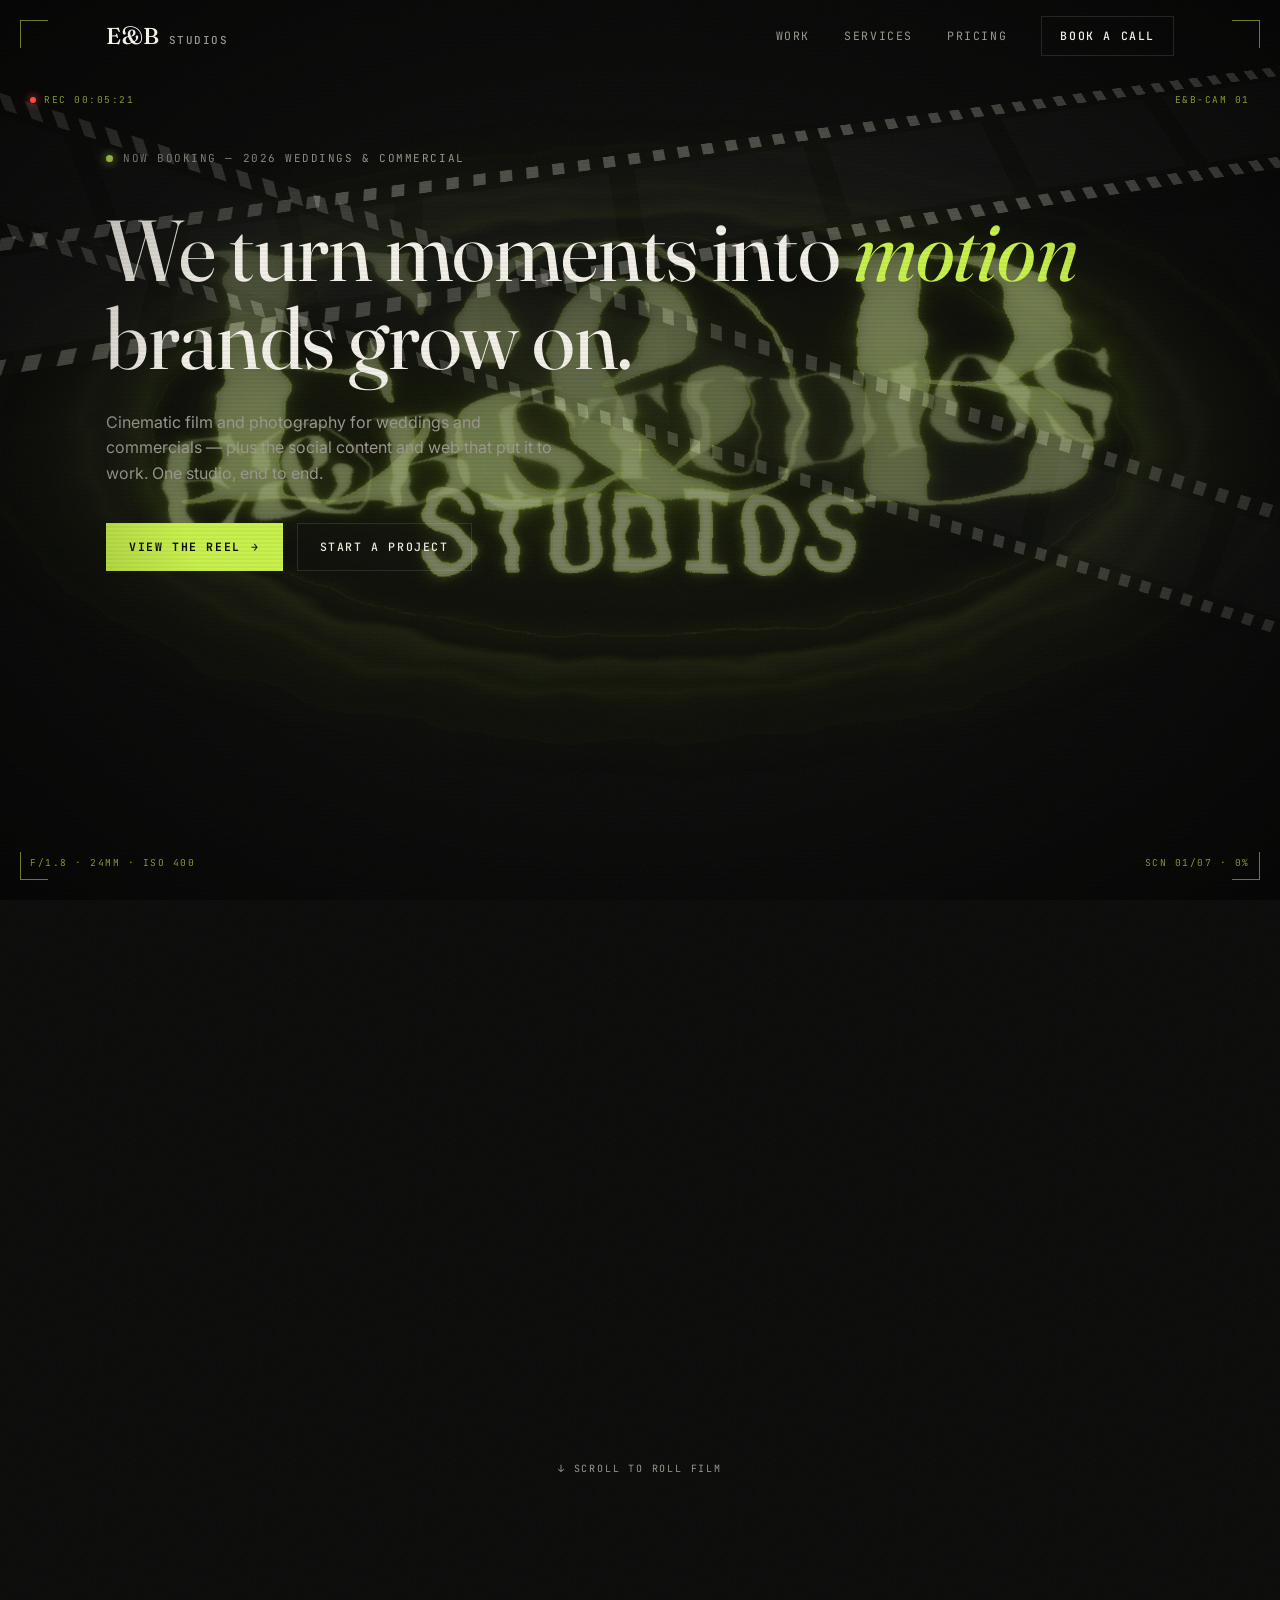
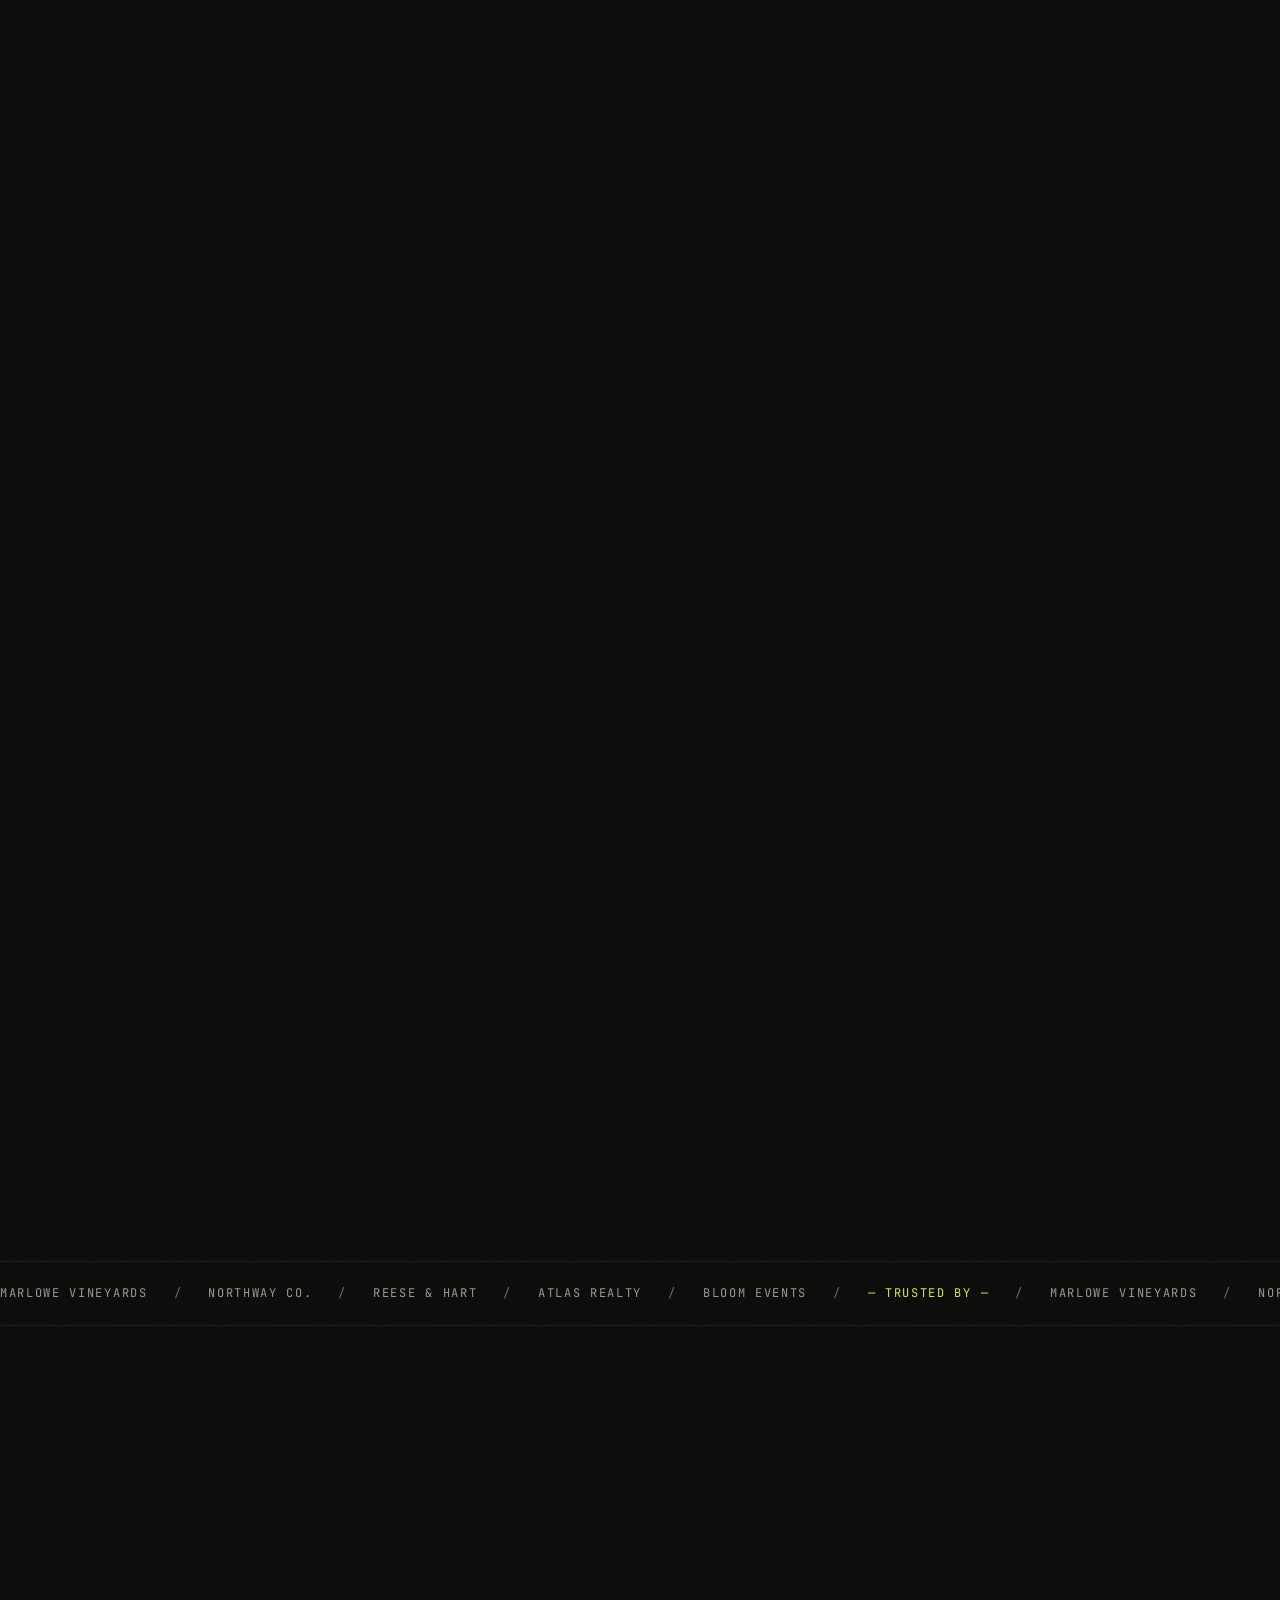
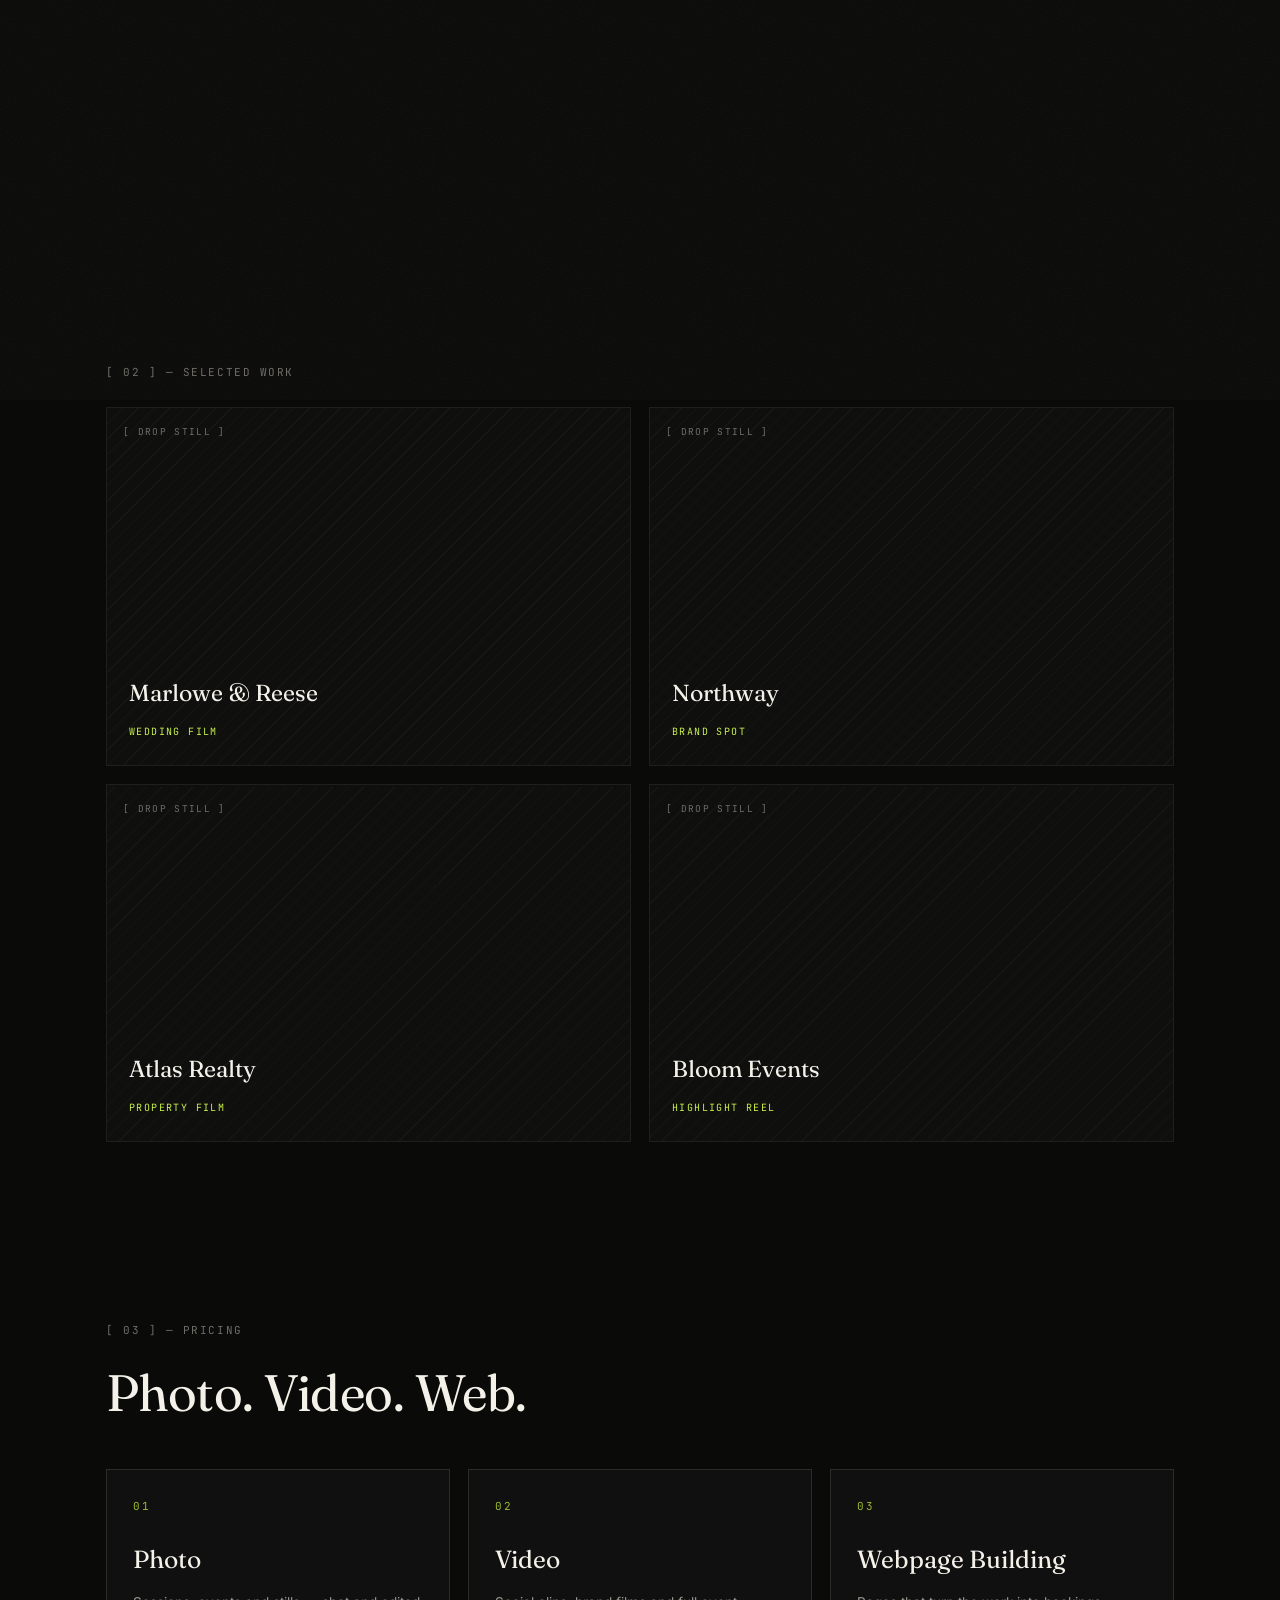
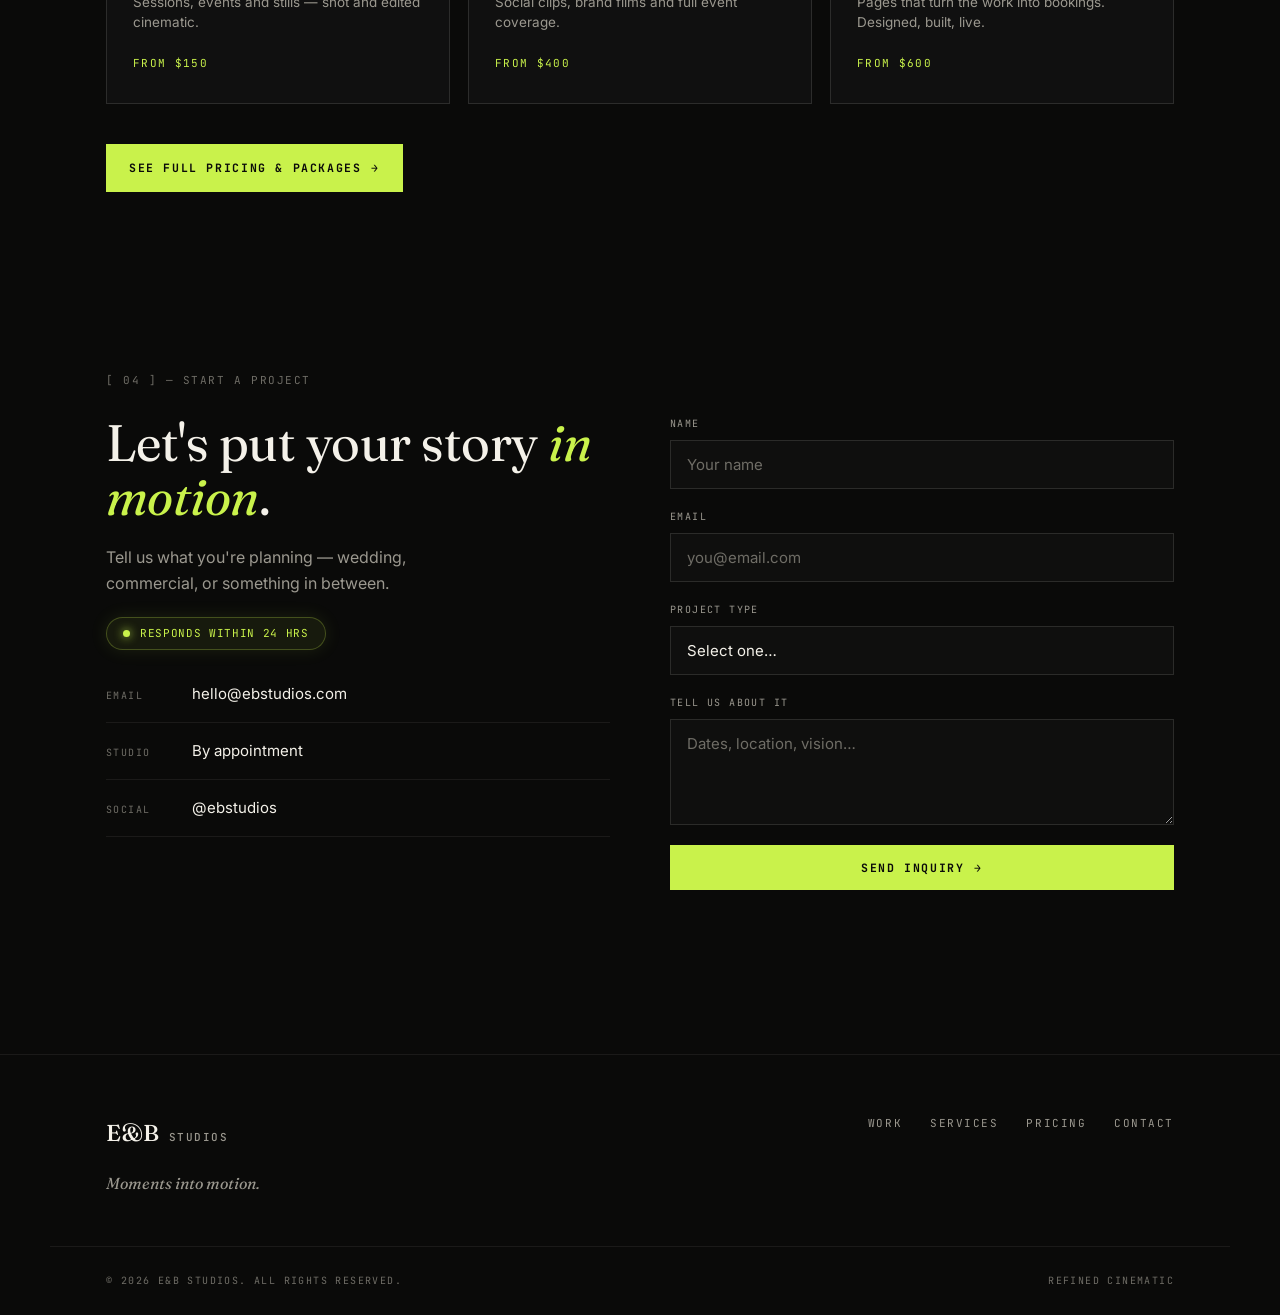
==== commit a30c1b08: "site fixes" ====
--- a/index.html
+++ b/index.html
@@ -146,7 +146,18 @@
           <span class="m-item">Atlas Realty</span><span class="m-sep">/</span>
           <span class="m-item">Bloom Events</span><span class="m-sep">/</span>
           <span class="m-item accent">— Trusted By —</span><span class="m-sep">/</span>
-          <!-- duplicate for seamless loop -->
+          <span class="m-item">Marlowe Vineyards</span><span class="m-sep">/</span>
+          <span class="m-item">Northway Co.</span><span class="m-sep">/</span>
+          <span class="m-item">Reese &amp; Hart</span><span class="m-sep">/</span>
+          <span class="m-item">Atlas Realty</span><span class="m-sep">/</span>
+          <span class="m-item">Bloom Events</span><span class="m-sep">/</span>
+          <span class="m-item accent">— Trusted By —</span><span class="m-sep">/</span>
+          <span class="m-item">Marlowe Vineyards</span><span class="m-sep">/</span>
+          <span class="m-item">Northway Co.</span><span class="m-sep">/</span>
+          <span class="m-item">Reese &amp; Hart</span><span class="m-sep">/</span>
+          <span class="m-item">Atlas Realty</span><span class="m-sep">/</span>
+          <span class="m-item">Bloom Events</span><span class="m-sep">/</span>
+          <span class="m-item accent">— Trusted By —</span><span class="m-sep">/</span>
           <span class="m-item">Marlowe Vineyards</span><span class="m-sep">/</span>
           <span class="m-item">Northway Co.</span><span class="m-sep">/</span>
           <span class="m-item">Reese &amp; Hart</span><span class="m-sep">/</span>
@@ -265,8 +276,12 @@
           <h2 class="section-title">Let's put your story <em>in motion</em>.</h2>
           <p class="contact-text">
             Tell us what you're planning — wedding, commercial, or something
-            in between. We'll get back within one business day.
+            in between.
           </p>
+          <div class="response-badge">
+            <span class="dot"></span>
+            Responds within 24 hrs
+          </div>
           <ul class="contact-info">
             <li><span class="ci-label">Email</span> hello@ebstudios.com</li>
             <li><span class="ci-label">Studio</span> By appointment</li>
--- a/styles.css
+++ b/styles.css
@@ -509,7 +509,7 @@
   align-items: center;
   gap: 26px;
   width: max-content;
-  animation: scroll-left 34s linear infinite;
+  animation: scroll-left 20s linear infinite;
 }
 .marquee-wrap:hover .marquee-track { animation-play-state: paused; }
 .m-item { font-size: 12px; color: var(--muted); white-space: nowrap; }
@@ -574,6 +574,7 @@
 .work-grid {
   display: grid;
   grid-template-columns: 1fr 1fr;
+  grid-auto-rows: clamp(240px, 28vw, 400px);
   gap: 18px;
 }
 .work-item {
@@ -583,8 +584,8 @@
   border: 1px solid var(--line-soft);
   display: block;
 }
-.work-tall  { aspect-ratio: 4 / 5; }
-.work-short { aspect-ratio: 16 / 11; align-self: end; }
+.work-tall  { }
+.work-short { }
 .work-stripes {
   position: absolute; inset: -10%;
   will-change: transform;
@@ -905,7 +906,23 @@
   align-items: start;
 }
 .contact-intro .section-title { margin-bottom: 22px; }
-.contact-text { color: var(--muted); max-width: 380px; margin-bottom: 40px; }
+.contact-text { color: var(--muted); max-width: 380px; margin-bottom: 20px; }
+.response-badge {
+  display: inline-flex;
+  align-items: center;
+  gap: 10px;
+  font-family: var(--mono);
+  font-size: 11px;
+  letter-spacing: 0.06em;
+  text-transform: uppercase;
+  color: var(--accent);
+  background: rgba(201, 242, 75, 0.07);
+  border: 1px solid rgba(201, 242, 75, 0.25);
+  border-radius: 40px;
+  padding: 7px 16px;
+  margin-bottom: 32px;
+  box-shadow: 0 0 18px rgba(201, 242, 75, 0.1);
+}
 .contact-info { list-style: none; display: grid; gap: 16px; }
 .contact-info li {
   display: flex; align-items: baseline; gap: 16px;
@@ -1040,9 +1057,14 @@
 }
 
 @media (max-width: 900px) {
-  .film-ribbons { display: none; }   /* keep it clean + fast on mobile */
+  .film-ribbons { display: none; }
   .brand-backdrop { opacity: 0.42; }
-  .brand-lens { width: 138vw; top: 43%; }
+  .brand-lens {
+    width: 138vw; top: 43%;
+    filter: none;           /* kill feTurbulence recomputation on scroll */
+    animation: none;
+  }
+  .grain { display: none; } /* grain animation is GPU-heavy on mobile */
   .brand-echo {
     -webkit-text-stroke-width: 0.75px;
     -webkit-text-stroke-color: rgba(201, 242, 75, 0.28);
@@ -1196,10 +1218,26 @@
 @media (max-width: 680px) {
   .nav, .header-cta { display: none; }
   .nav-toggle { display: flex; }
-  .hero { padding-top: 120px; }
-  .cards-grid { grid-template-columns: 1fr; }
-  .work-grid { grid-template-columns: 1fr; }
-  .work-short, .work-tall { align-self: auto; }
-  .section { padding-block: 64px; }
+
+  .hero { padding-top: 130px; padding-bottom: 60px; }
+  .hero-sub { font-size: 15px; margin-bottom: 32px; }
+  .hero-actions { flex-direction: column; align-items: flex-start; gap: 12px; }
+  .hero-actions .btn { width: 100%; justify-content: center; }
+
+  .section { padding-block: 86px; }
+  .section-title { margin-bottom: 36px; }
+
+  .cards-grid { grid-template-columns: 1fr; gap: 14px; }
+  .card { min-height: 180px; padding: 24px 20px 28px; }
+
+  .reel-scene { height: 170vh; }
   .reel-rec { left: 16px; }
-}
+
+  .work-grid {
+    grid-template-columns: 1fr;
+    grid-auto-rows: clamp(200px, 58vw, 300px);
+  }
+
+  .contact-grid { gap: 36px; }
+  .response-badge { font-size: 10px; }
+}
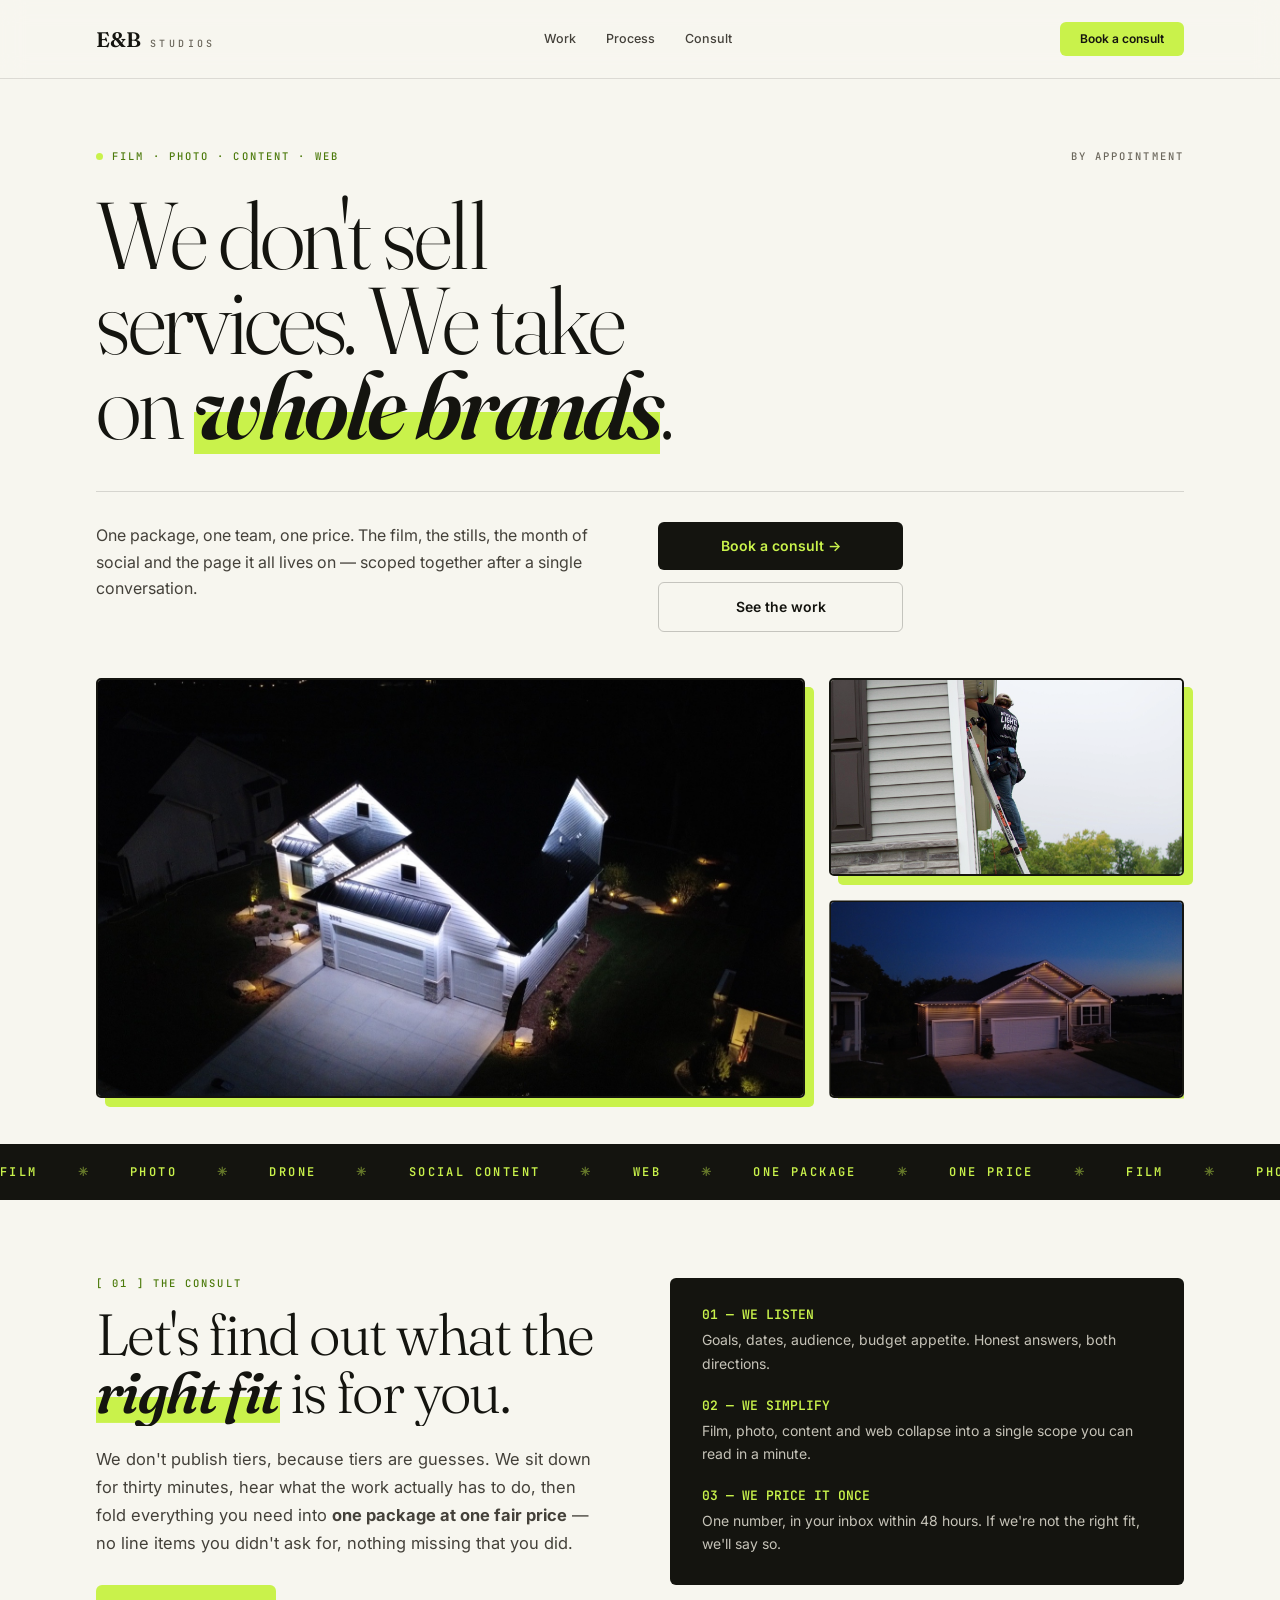
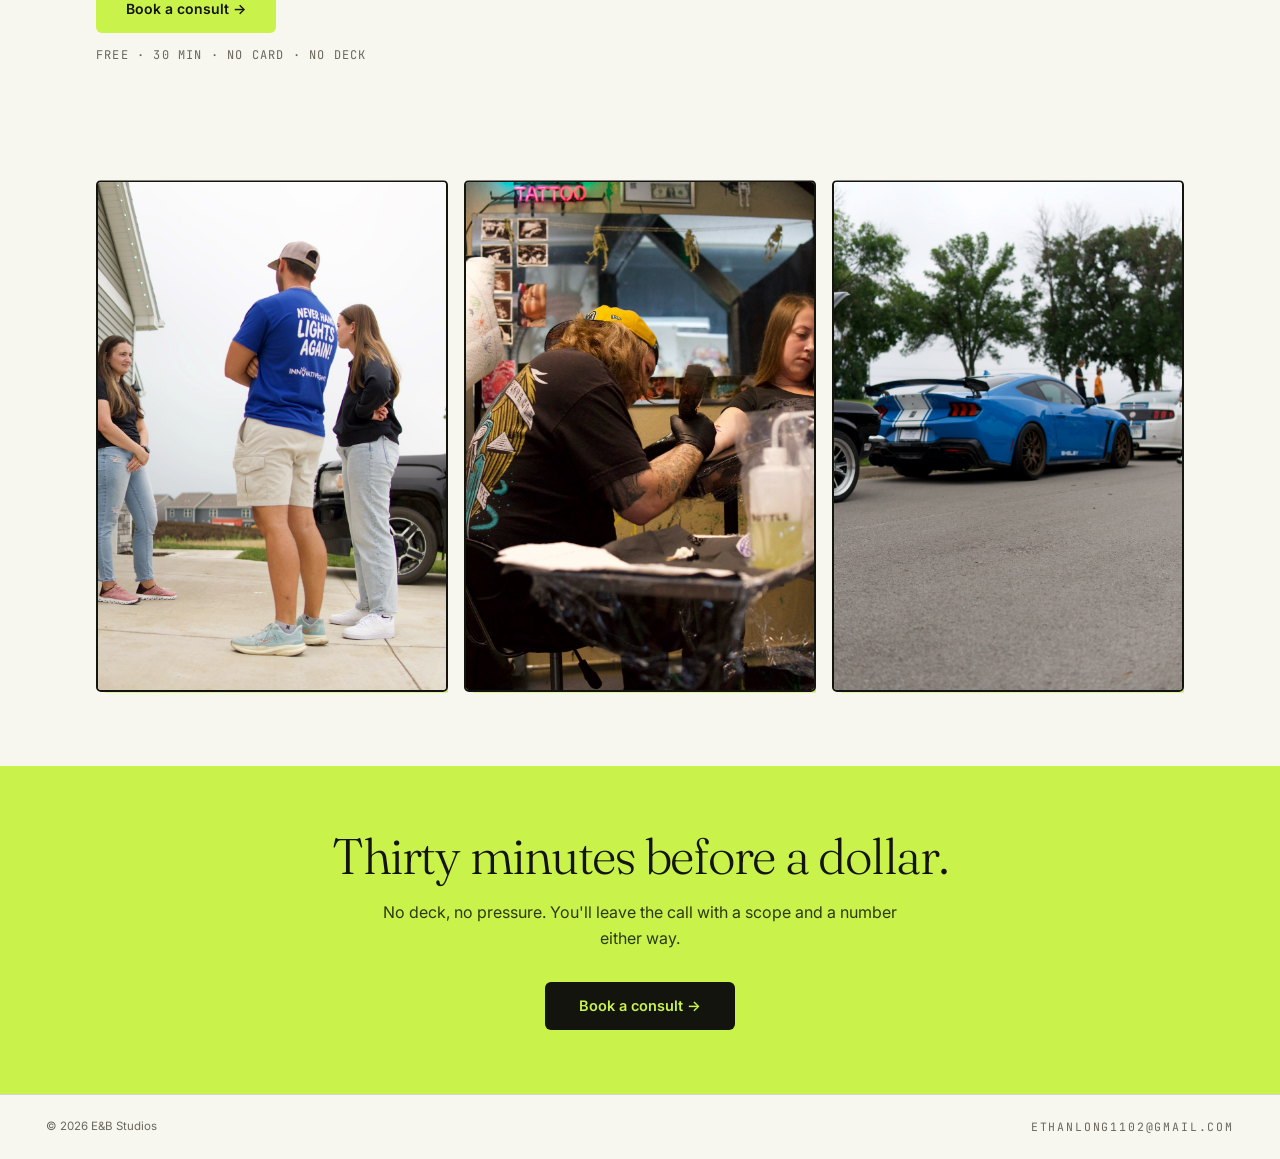
==== commit 9eec37b7: "Rebuild site as a consult-first redesign Replace the pricing/checkout site with Home, Work and Consu" ====
--- a/index.html
+++ b/index.html
@@ -3,342 +3,139 @@
 <head>
   <meta charset="UTF-8" />
   <meta name="viewport" content="width=device-width, initial-scale=1.0" />
-  <title>E&amp;B Studios — Cinematic Film &amp; Photography</title>
-  <meta name="description" content="E&B Studios — cinematic film and photography for weddings and commercials, plus the social content and web that put it to work. One studio, end to end." />
+  <title>E&amp;B Studios — Film, Photo, Content &amp; Web</title>
+  <meta name="description" content="E&B Studios takes on whole brands: film, stills, social content and the page it all lives on — scoped together after one free 30-minute consult." />
+  <script>document.documentElement.classList.add("js");</script>
 
-  <!-- Fonts -->
   <link rel="preconnect" href="https://fonts.googleapis.com" />
   <link rel="preconnect" href="https://fonts.gstatic.com" crossorigin />
-  <link href="https://fonts.googleapis.com/css2?family=Fraunces:ital,opsz,wght@0,9..144,300..600;1,9..144,300..600&family=Inter:wght@400;500;600&family=JetBrains+Mono:wght@400;500;700&display=swap" rel="stylesheet" />
-
+  <link href="https://fonts.googleapis.com/css2?family=Fraunces:ital,opsz,wght@0,9..144,300..700;1,9..144,300..700&family=Inter:wght@400;500;600;700&family=JetBrains+Mono:wght@400;500;600;700&display=swap" rel="stylesheet" />
   <link rel="stylesheet" href="styles.css" />
 </head>
 <body>
-  <!-- Progress bar -->
-  <div class="scroll-progress" id="scrollProgress"></div>
+  <a class="skip" href="#main">Skip to content</a>
+  <div class="progress" aria-hidden="true"></div>
 
-  <!-- Oversized glass-distorted brand mark behind the page -->
-  <svg class="filter-defs" aria-hidden="true" focusable="false">
-    <filter id="brand-fishbowl">
-      <feTurbulence type="fractalNoise" baseFrequency="0.012 0.028" numOctaves="2" seed="9" result="noise" />
-      <feDisplacementMap in="SourceGraphic" in2="noise" scale="24" xChannelSelector="R" yChannelSelector="G" />
-    </filter>
-  </svg>
-  <div class="brand-backdrop" id="brandBackdrop" aria-hidden="true">
-    <div class="brand-lens">
-      <span class="brand-echo brand-echo-main">E&amp;B</span>
-      <span class="brand-echo brand-echo-word">STUDIOS</span>
-      <span class="brand-echo brand-echo-ghost">E&amp;B STUDIOS</span>
-    </div>
-  </div>
-
-  <!-- Curving 35mm film strips drifting through the background -->
-  <div class="film-ribbons" aria-hidden="true">
-    <div class="ribbon ribbon-1" data-speed="-0.13"><div class="filmstrip"></div></div>
-    <div class="ribbon ribbon-2" data-speed="0.1"><div class="filmstrip"></div></div>
-  </div>
-
-  <!-- Cinematic film overlay: grain + scanlines + vignette -->
-  <div class="film-overlay" aria-hidden="true">
-    <div class="grain"></div>
-    <div class="scanlines"></div>
-    <div class="vignette"></div>
-  </div>
-
-  <!-- Camera viewfinder HUD -->
-  <div class="viewfinder" id="viewfinder" aria-hidden="true">
-    <span class="vf-corner tl"></span>
-    <span class="vf-corner tr"></span>
-    <span class="vf-corner bl"></span>
-    <span class="vf-corner br"></span>
-    <span class="vf-cross"></span>
-    <span class="vf-hud vf-tl"><span class="vf-recdot"></span> REC&nbsp; <span id="vfTime">00:00:00</span></span>
-    <span class="vf-hud vf-tr">E&amp;B-CAM 01</span>
-    <span class="vf-hud vf-bl">f/1.8 · 24MM · ISO 400</span>
-    <span class="vf-hud vf-br"><span id="vfScene">SCN 01/05</span> &nbsp;·&nbsp; <span id="vfPct">0%</span></span>
-  </div>
-
-  <!-- ====================== HEADER ====================== -->
-  <header class="site-header" id="siteHeader">
-    <div class="container header-inner">
-      <a href="#top" class="logo" aria-label="E&B Studios home">
-        <span class="logo-mark">E&amp;B</span>
-        <span class="logo-word">STUDIOS</span>
-      </a>
-
+  <header class="site-header">
+    <div class="header-inner">
+      <a href="index.html" class="logo" aria-label="E&amp;B Studios home"><span class="logo-mark">E&amp;B</span><span class="logo-word">STUDIOS</span></a>
       <nav class="nav" aria-label="Primary">
-        <a href="#work" class="nav-link">Work</a>
-        <a href="#services" class="nav-link">Services</a>
-        <a href="pricing.html" class="nav-link">Pricing</a>
+        <a class="navl" href="work.html">Work</a>
+        <a class="navl" href="#consult">Process</a>
+        <a class="navl" href="consult.html">Consult</a>
       </nav>
-
-      <a href="#contact" class="btn btn-outline btn-sm header-cta">Book a Call</a>
-
-      <button class="nav-toggle" id="navToggle" aria-label="Open menu" aria-expanded="false">
-        <span></span><span></span><span></span>
-      </button>
-    </div>
-
-    <!-- Mobile menu -->
-    <div class="mobile-menu" id="mobileMenu">
-      <a href="#work" class="mobile-link">Work</a>
-      <a href="#services" class="mobile-link">Services</a>
-      <a href="pricing.html" class="mobile-link">Pricing</a>
-      <a href="#contact" class="btn btn-solid">Book a Call</a>
+      <a class="btn btn-lime btn-sm" href="consult.html">Book a consult</a>
     </div>
   </header>
 
-  <main id="top">
-    <!-- ====================== HERO ====================== -->
-    <section class="hero container">
-      <p class="eyebrow reveal"><span class="dot"></span> Now Booking — 2026 Weddings &amp; Commercial</p>
-
-      <h1 class="hero-title reveal rack">
-        We turn moments into <em>motion</em><br />
-        brands grow on.
-      </h1>
-
-      <p class="hero-sub reveal">
-        Cinematic film and photography for weddings and commercials — plus the
-        social content and web that put it to work. One studio, end to end.
-      </p>
-
-      <div class="hero-actions reveal">
-        <a href="#reel" class="btn btn-solid">View the Reel <span class="arrow">→</span></a>
-        <a href="#contact" class="btn btn-outline">Start a Project</a>
-      </div>
-    </section>
-
-    <!-- ====================== SHOWREEL (scroll-pinned theater) ====================== -->
-    <section class="reel-scene" id="reel">
-      <div class="reel-sticky">
-        <div class="reel-stage" id="reelStage">
-          <div class="reel-frame" id="reelFrame">
-            <span class="bracket tl"></span>
-            <span class="bracket tr"></span>
-            <span class="bracket bl"></span>
-            <span class="bracket br"></span>
-
-            <div class="reel-stripes" data-parallax="0.06"></div>
-
-            <button class="play-btn" aria-label="Play showreel">
-              <svg viewBox="0 0 24 24" width="28" height="28" aria-hidden="true">
-                <path d="M8 5v14l11-7z" fill="currentColor" />
-              </svg>
-            </button>
-
-            <span class="reel-label">[ Drop Showreel · 21:9 ]</span>
-            <span class="reel-rec"><span class="rec-dot"></span> REC · <span id="recTime">00:14:08</span></span>
+  <main id="main">
+    <div class="wrap">
+      <!-- hero -->
+      <section class="hero">
+        <div class="meta-row rv" data-rv>
+          <span class="with-dot"><span class="dot" aria-hidden="true"></span>FILM · PHOTO · CONTENT · WEB</span>
+          <span class="muted">BY APPOINTMENT</span>
+        </div>
+        <h1 class="h1 h1-hero">
+          <span class="lift" data-rv style="--d:.04s"><span>We don't sell</span></span>
+          <span class="lift" data-rv style="--d:.13s"><span>services. We take</span></span>
+          <span class="lift" data-rv style="--d:.22s"><span>on <em class="mark" data-rv><span data-wave="0.06">whole brands</span></em>.</span></span>
+        </h1>
+        <div class="intro">
+          <p class="rv" data-rv style="--d:.08s">One package, one team, one price. The film, the stills, the month of social and the page it all lives on — scoped together after a single conversation.</p>
+          <div class="actions rv" data-rv style="--d:.18s">
+            <a class="btn btn-ink" href="consult.html">Book a consult <span class="ar">→</span></a>
+            <a class="btn btn-ghost" href="work.html">See the work</a>
           </div>
         </div>
+      </section>
 
-        <span class="reel-cue" id="reelCue">↓ Scroll to roll film</span>
+      <!-- hero media -->
+      <section class="hero-media" aria-label="Recent work">
+        <div class="still framed wipe hero-main" data-rv>
+          <div class="ph">
+            <div class="px" data-parallax="26">
+              <img src="assets/img/il-aerial-night.jpg" alt="Aerial night view of a house outlined in permanent white lighting" />
+            </div>
+          </div>
+        </div>
+        <div class="hero-side">
+          <div class="still framed wipe" data-rv style="--d:.12s">
+            <div class="ph"><img class="pos-top" src="assets/img/il-hero.jpg" alt="Installer on a ladder fitting permanent lighting under a roofline" /></div>
+          </div>
+          <div class="still framed wipe" data-rv style="--d:.22s">
+            <div class="ph"><img src="assets/img/il-dusk-warm.jpg" alt="Home lit with warm permanent lighting at dusk" /></div>
+          </div>
+        </div>
+      </section>
+    </div>
+
+    <!-- marquee -->
+    <div class="marquee" aria-hidden="true">
+      <div class="mq-track">
+        <span>FILM</span><span class="sep">✳</span><span>PHOTO</span><span class="sep">✳</span><span>DRONE</span><span class="sep">✳</span><span>SOCIAL CONTENT</span><span class="sep">✳</span><span>WEB</span><span class="sep">✳</span><span>ONE PACKAGE</span><span class="sep">✳</span><span>ONE PRICE</span><span class="sep">✳</span>
+        <span>FILM</span><span class="sep">✳</span><span>PHOTO</span><span class="sep">✳</span><span>DRONE</span><span class="sep">✳</span><span>SOCIAL CONTENT</span><span class="sep">✳</span><span>WEB</span><span class="sep">✳</span><span>ONE PACKAGE</span><span class="sep">✳</span><span>ONE PRICE</span><span class="sep">✳</span>
       </div>
-    </section>
+    </div>
 
-    <!-- ====================== TRUSTED BY (marquee) ====================== -->
-    <section class="marquee-wrap" aria-label="Trusted by">
-      <div class="marquee">
-        <div class="marquee-track">
-          <span class="m-item">Marlowe Vineyards</span><span class="m-sep">/</span>
-          <span class="m-item">Northway Co.</span><span class="m-sep">/</span>
-          <span class="m-item">Reese &amp; Hart</span><span class="m-sep">/</span>
-          <span class="m-item">Atlas Realty</span><span class="m-sep">/</span>
-          <span class="m-item">Bloom Events</span><span class="m-sep">/</span>
-          <span class="m-item accent">— Trusted By —</span><span class="m-sep">/</span>
-          <span class="m-item">Marlowe Vineyards</span><span class="m-sep">/</span>
-          <span class="m-item">Northway Co.</span><span class="m-sep">/</span>
-          <span class="m-item">Reese &amp; Hart</span><span class="m-sep">/</span>
-          <span class="m-item">Atlas Realty</span><span class="m-sep">/</span>
-          <span class="m-item">Bloom Events</span><span class="m-sep">/</span>
-          <span class="m-item accent">— Trusted By —</span><span class="m-sep">/</span>
-          <span class="m-item">Marlowe Vineyards</span><span class="m-sep">/</span>
-          <span class="m-item">Northway Co.</span><span class="m-sep">/</span>
-          <span class="m-item">Reese &amp; Hart</span><span class="m-sep">/</span>
-          <span class="m-item">Atlas Realty</span><span class="m-sep">/</span>
-          <span class="m-item">Bloom Events</span><span class="m-sep">/</span>
-          <span class="m-item accent">— Trusted By —</span><span class="m-sep">/</span>
-          <span class="m-item">Marlowe Vineyards</span><span class="m-sep">/</span>
-          <span class="m-item">Northway Co.</span><span class="m-sep">/</span>
-          <span class="m-item">Reese &amp; Hart</span><span class="m-sep">/</span>
-          <span class="m-item">Atlas Realty</span><span class="m-sep">/</span>
-          <span class="m-item">Bloom Events</span><span class="m-sep">/</span>
-          <span class="m-item accent">— Trusted By —</span><span class="m-sep">/</span>
+    <div class="wrap">
+      <!-- consult pitch -->
+      <section id="consult" class="section">
+        <div class="split">
+          <div>
+            <p class="label rv" data-rv style="margin-bottom:16px">[ 01 ] THE CONSULT</p>
+            <h2 class="h2">
+              <span class="lift" data-rv><span>Let's find out what the</span></span>
+              <span class="lift" data-rv style="--d:.1s"><span><em class="mark" data-rv><span data-wave="0.06">right fit</span></em> is for you.</span></span>
+            </h2>
+            <p class="body rv" data-rv style="--d:.1s">We don't publish tiers, because tiers are guesses. We sit down for thirty minutes, hear what the work actually has to do, then fold everything you need into <strong>one package at one fair price</strong> — no line items you didn't ask for, nothing missing that you did.</p>
+            <div class="rv" data-rv style="--d:.18s">
+              <a class="btn btn-lime" href="consult.html" style="margin-top:28px">Book a consult <span class="ar">→</span></a>
+              <p class="note">FREE · 30 MIN · NO CARD · NO DECK</p>
+            </div>
+          </div>
+          <div class="steps-panel rv" data-rv style="--d:.12s">
+            <div class="step"><h3>01 — WE LISTEN</h3><p>Goals, dates, audience, budget appetite. Honest answers, both directions.</p></div>
+            <div class="step"><h3>02 — WE SIMPLIFY</h3><p>Film, photo, content and web collapse into a single scope you can read in a minute.</p></div>
+            <div class="step"><h3>03 — WE PRICE IT ONCE</h3><p>One number, in your inbox within 48 hours. If we're not the right fit, we'll say so.</p></div>
+          </div>
         </div>
-      </div>
-    </section>
+      </section>
 
-    <!-- ====================== WHAT WE DO ====================== -->
-    <section class="section container" id="services">
-      <p class="section-tag reveal">[ 01 ] — What We Do</p>
-      <h2 class="section-title reveal rack">One studio, the whole frame.</h2>
+      <!-- selected work -->
+      <section id="work" class="section section-last">
+        <div class="section-head">
+          <p class="label rv" data-rv>[ 02 ] SELECTED WORK</p>
+          <a class="navl link-strong rv" data-rv href="work.html">All projects →</a>
+        </div>
+        <div class="covers">
+          <a class="still framed wipe cover" data-rv href="work.html">
+            <div class="ph"><img src="assets/img/il-crew.jpg" alt="" loading="lazy" /></div>
+            <div class="cap"><h3>Brand work</h3><span>FILM · PHOTO · SOCIAL</span></div>
+          </a>
+          <a class="still framed wipe cover" data-rv style="--d:.1s" href="work.html">
+            <div class="ph"><img src="assets/img/tattoo-2.jpg" alt="" loading="lazy" /></div>
+            <div class="cap"><h3>Social content</h3><span>SHORT-FORM REEL</span></div>
+          </a>
+          <a class="still framed wipe cover" data-rv style="--d:.2s" href="work.html">
+            <div class="ph"><img src="assets/img/carshow-mustang.jpg" alt="" loading="lazy" /></div>
+            <div class="cap"><h3>Event coverage</h3><span>PHOTO SET</span></div>
+          </a>
+        </div>
+      </section>
+    </div>
 
-      <div class="cards-grid">
-        <article class="card reveal">
-          <span class="card-num">01</span>
-          <h3 class="card-title">Film</h3>
-          <p class="card-text">Weddings, commercials, brand films — shot and cut cinematic.</p>
-        </article>
-        <article class="card reveal">
-          <span class="card-num">02</span>
-          <h3 class="card-title">Photo</h3>
-          <p class="card-text">Stills that carry the same light as the films — in his name.</p>
-        </article>
-        <article class="card reveal">
-          <span class="card-num">03</span>
-          <h3 class="card-title">Content</h3>
-          <p class="card-text">Short-form videos, photo sets and social-ready edits made for your feed.</p>
-        </article>
-        <article class="card reveal">
-          <span class="card-num">04</span>
-          <h3 class="card-title">Web</h3>
-          <p class="card-text">Pages that turn the work into bookings. Designed, built, live.</p>
-        </article>
-      </div>
-    </section>
-
-    <!-- ====================== SELECTED WORK ====================== -->
-    <section class="section container" id="work">
-      <p class="section-tag reveal">[ 02 ] — Selected Work</p>
-
-      <div class="work-grid">
-        <a href="#contact" class="work-item work-tall reveal">
-          <span class="work-stripes" data-parallax="0.05"></span>
-          <span class="work-drop">[ Drop Still ]</span>
-          <div class="work-meta">
-            <h3 class="work-name">Marlowe &amp; Reese</h3>
-            <span class="work-cat">Wedding Film</span>
-          </div>
-        </a>
-        <a href="#contact" class="work-item work-short reveal">
-          <span class="work-stripes" data-parallax="0.05"></span>
-          <span class="work-drop">[ Drop Still ]</span>
-          <div class="work-meta">
-            <h3 class="work-name">Northway</h3>
-            <span class="work-cat">Brand Spot</span>
-          </div>
-        </a>
-        <a href="#contact" class="work-item work-short reveal">
-          <span class="work-stripes" data-parallax="0.05"></span>
-          <span class="work-drop">[ Drop Still ]</span>
-          <div class="work-meta">
-            <h3 class="work-name">Atlas Realty</h3>
-            <span class="work-cat">Property Film</span>
-          </div>
-        </a>
-        <a href="#contact" class="work-item work-tall reveal">
-          <span class="work-stripes" data-parallax="0.05"></span>
-          <span class="work-drop">[ Drop Still ]</span>
-          <div class="work-meta">
-            <h3 class="work-name">Bloom Events</h3>
-            <span class="work-cat">Highlight Reel</span>
-          </div>
-        </a>
-      </div>
-    </section>
-
-    <!-- ====================== PRICING TEASER ====================== -->
-    <section class="section container" id="studio">
-      <p class="section-tag reveal">[ 03 ] — Pricing</p>
-      <h2 class="section-title reveal rack">Photo. Video. Web.</h2>
-
-      <div class="teaser-grid">
-        <a href="pricing.html" class="teaser-card reveal">
-          <span class="teaser-num">01</span>
-          <h3 class="teaser-title">Photo</h3>
-          <p class="teaser-text">Sessions, events and stills — shot and edited cinematic.</p>
-          <span class="teaser-from">From $150</span>
-        </a>
-        <a href="pricing.html" class="teaser-card reveal">
-          <span class="teaser-num">02</span>
-          <h3 class="teaser-title">Video</h3>
-          <p class="teaser-text">Social clips, brand films and full event coverage.</p>
-          <span class="teaser-from">From $400</span>
-        </a>
-        <a href="pricing.html" class="teaser-card reveal">
-          <span class="teaser-num">03</span>
-          <h3 class="teaser-title">Webpage Building</h3>
-          <p class="teaser-text">Pages that turn the work into bookings. Designed, built, live.</p>
-          <span class="teaser-from">From $600</span>
-        </a>
-      </div>
-
-      <div class="teaser-cta reveal">
-        <a href="pricing.html" class="btn btn-solid">See full pricing &amp; packages <span class="arrow">→</span></a>
-      </div>
-    </section>
-
-    <!-- ====================== CONTACT ====================== -->
-    <section class="section container" id="contact">
-      <p class="section-tag reveal">[ 04 ] — Start a Project</p>
-      <div class="contact-grid">
-        <div class="contact-intro reveal">
-          <h2 class="section-title">Let's put your story <em>in motion</em>.</h2>
-          <p class="contact-text">
-            Tell us what you're planning — wedding, commercial, or something
-            in between.
-          </p>
-          <div class="response-badge">
-            <span class="dot"></span>
-            Responds within 24 hrs
-          </div>
-          <ul class="contact-info">
-            <li><span class="ci-label">Email</span> hello@ebstudios.com</li>
-            <li><span class="ci-label">Studio</span> By appointment</li>
-            <li><span class="ci-label">Social</span> @ebstudios</li>
-          </ul>
-        </div>
-
-        <form class="contact-form reveal" id="contactForm" novalidate>
-          <div class="field">
-            <label for="name">Name</label>
-            <input type="text" id="name" name="name" placeholder="Your name" required />
-          </div>
-          <div class="field">
-            <label for="email">Email</label>
-            <input type="email" id="email" name="email" placeholder="you@email.com" required />
-          </div>
-          <div class="field">
-            <label for="type">Project type</label>
-            <select id="type" name="type" required>
-              <option value="" disabled selected>Select one…</option>
-              <option>Wedding film &amp; photo</option>
-              <option>Commercial / brand film</option>
-              <option>Social content</option>
-              <option>Web build</option>
-              <option>Something else</option>
-            </select>
-          </div>
-          <div class="field">
-            <label for="message">Tell us about it</label>
-            <textarea id="message" name="message" rows="4" placeholder="Dates, location, vision…"></textarea>
-          </div>
-          <button type="submit" class="btn btn-solid btn-block">Send Inquiry <span class="arrow">→</span></button>
-          <p class="form-status" id="formStatus" role="status"></p>
-        </form>
-      </div>
+    <!-- CTA band -->
+    <section class="cta-band">
+      <h2><span class="lift" data-rv><span><span data-wave="0.05">Thirty minutes before a dollar.</span></span></span></h2>
+      <p class="rv" data-rv style="--d:.1s">No deck, no pressure. You'll leave the call with a scope and a number either way.</p>
+      <div class="rv" data-rv style="--d:.18s"><a class="btn btn-ink" href="consult.html" style="padding:17px 34px;font-size:14.5px">Book a consult <span class="ar">→</span></a></div>
     </section>
   </main>
 
-  <!-- ====================== FOOTER ====================== -->
   <footer class="site-footer">
-    <div class="container footer-inner">
-      <div class="footer-brand">
-        <span class="logo-mark">E&amp;B</span>
-        <span class="logo-word">STUDIOS</span>
-        <p class="footer-tag">Moments into motion.</p>
-      </div>
-      <nav class="footer-nav" aria-label="Footer">
-        <a href="#work">Work</a>
-        <a href="#services">Services</a>
-        <a href="pricing.html">Pricing</a>
-        <a href="#contact">Contact</a>
-      </nav>
-    </div>
-    <div class="container footer-bottom">
-      <span>© <span id="year"></span> E&amp;B Studios. All rights reserved.</span>
-      <span>Refined Cinematic</span>
-    </div>
+    <span>© <span data-year>2026</span> E&amp;B Studios</span>
+    <a class="mono" data-email href="mailto:ethanlong1102@gmail.com">ethanlong1102@gmail.com</a>
   </footer>
 
   <script src="script.js"></script>
--- a/styles.css
+++ b/styles.css
@@ -1,1243 +1,556 @@
 /* ============================================================
-   E&B Studios — Neon Pro
-   Refined cinematic / dark
+   E&B Studios — consult-first site
+   Paper / ink / lime. Fraunces · Inter · JetBrains Mono.
    ============================================================ */
 
 :root {
-  --bg:        #0a0a09;
-  --bg-2:      #0f0f0e;
-  --card:      #121211;
-  --line:      rgba(245, 241, 233, 0.12);
-  --line-soft: rgba(245, 241, 233, 0.07);
-  --fg:        #f4f1e9;
-  --muted:     #9b988f;
-  --muted-2:   #6f6d66;
-  --accent:    #c9f24b;
-  --accent-dim:#9bbb2e;
-
-  --serif: "Fraunces", Georgia, "Times New Roman", serif;
-  --sans:  "Inter", system-ui, -apple-system, sans-serif;
-  --mono:  "JetBrains Mono", ui-monospace, "SF Mono", Menlo, monospace;
-
-  --container: 1180px;
-  --gutter: clamp(20px, 5vw, 56px);
-  --ease: cubic-bezier(0.22, 1, 0.36, 1);
-}
-
-* { box-sizing: border-box; margin: 0; padding: 0; }
-
-html { scroll-behavior: smooth; }
-
+  --paper: #f7f6ef;
+  --card: #fffdf6;
+  --ink: #14140f;
+  --ink-70: #44413a;
+  --ink-55: #5c584f;
+  --ink-40: #6b675c;
+  --ink-30: #8b8677; /* decorative / on-dark only */
+  --lime: #c9f24b;
+  --green: #4c7a0b;
+  --lime-ink: #2c3a10;
+  --on-dark: #f7f6ef;
+  --on-dark-2: #c6c3b8;
+  --hair: rgba(20, 20, 15, .14);
+  --hair-strong: rgba(20, 20, 15, .18);
+
+  --stripe-a: repeating-linear-gradient(122deg, #e4e3d2 0 14px, #dfdeca 14px 28px);
+  --stripe-b: repeating-linear-gradient(122deg, #e8e7d4 0 14px, #e3e2ce 14px 28px);
+  --stripe-c: repeating-linear-gradient(122deg, #e2e1cf 0 14px, #dddcc7 14px 28px);
+
+  --ease: cubic-bezier(.22, 1, .36, 1);
+  --ease-io: cubic-bezier(.76, 0, .24, 1);
+
+  --display: "Fraunces", Georgia, "Times New Roman", serif;
+  --sans: "Inter", system-ui, -apple-system, "Segoe UI", sans-serif;
+  --mono: "JetBrains Mono", ui-monospace, Menlo, Consolas, monospace;
+
+  --pad: clamp(20px, 4vw, 46px);
+}
+
+/* ---------- base ---------- */
+*, *::before, *::after { box-sizing: border-box; }
+html { -webkit-text-size-adjust: 100%; }
 body {
-  background: var(--bg);
-  color: var(--fg);
+  margin: 0;
+  background: var(--paper);
+  color: var(--ink);
   font-family: var(--sans);
-  font-size: 16px;
-  line-height: 1.6;
   -webkit-font-smoothing: antialiased;
-  overflow-x: hidden;
-}
-
+}
 a { color: inherit; text-decoration: none; }
-em { font-style: italic; }
-
-.container {
+img, video { display: block; max-width: 100%; }
+button, input, select, textarea { font: inherit; }
+::selection { background: var(--lime); color: var(--lime-ink); }
+:focus-visible { outline: 2px solid var(--green); outline-offset: 3px; }
+[hidden] { display: none !important; }
+[id] { scroll-margin-top: 90px; }
+
+.sr-only {
+  position: absolute; width: 1px; height: 1px; padding: 0; margin: -1px;
+  overflow: hidden; clip: rect(0 0 0 0); white-space: nowrap; border: 0;
+}
+.skip {
+  position: absolute; left: 12px; top: -60px; z-index: 100;
+  padding: 10px 16px; border-radius: 6px; background: var(--ink); color: var(--lime);
+  font: 600 13px/1 var(--sans);
+}
+.skip:focus { top: 12px; }
+
+.wrap { max-width: 1180px; margin: 0 auto; padding: 0 var(--pad); }
+
+/* ---------- scroll progress ---------- */
+.progress {
+  position: fixed; top: 0; left: 0; z-index: 60;
+  width: 100%; height: 3px;
+  background: var(--lime);
+  transform: scaleX(0); transform-origin: 0 50%;
+}
+
+/* ---------- header ---------- */
+.site-header {
+  position: sticky; top: 0; z-index: 50;
+  background: rgba(247, 246, 239, .88);
+  -webkit-backdrop-filter: blur(12px);
+  backdrop-filter: blur(12px);
+  border-bottom: 1px solid rgba(20, 20, 15, .12);
+  transition: box-shadow .4s ease;
+}
+.site-header.is-tight { box-shadow: 0 10px 30px rgba(20, 20, 15, .08); }
+.header-inner {
+  max-width: 1180px; margin: 0 auto;
+  padding: 22px var(--pad);
+  display: flex; align-items: center; justify-content: space-between; gap: 20px;
+  transition: padding .4s var(--ease);
+}
+.is-tight .header-inner { padding-top: 13px; padding-bottom: 13px; }
+
+.logo { display: flex; align-items: baseline; gap: 9px; }
+.logo-mark { font: 600 21px/1 var(--display); }
+.logo-word { font: 500 10px/1 var(--mono); letter-spacing: .34em; color: var(--ink-40); }
+
+.nav { display: flex; gap: 30px; font: 500 12.5px/1 var(--sans); color: var(--ink-70); }
+.navl { position: relative; }
+.navl::after {
+  content: ""; position: absolute; left: 0; bottom: -6px;
+  width: 100%; height: 2px; background: var(--lime);
+  transform: scaleX(0); transform-origin: right;
+  transition: transform .4s var(--ease);
+}
+.navl:hover::after, .navl[aria-current="page"]::after { transform: scaleX(1); transform-origin: left; }
+
+.status-pill {
+  display: flex; align-items: center; gap: 9px;
+  font: 500 10.5px/1 var(--mono); letter-spacing: .16em; color: var(--green);
+}
+
+@media (max-width: 720px) {
+  .header-inner { flex-wrap: wrap; row-gap: 14px; }
+  .nav { order: 3; width: 100%; gap: 24px; }
+}
+
+/* ---------- buttons ---------- */
+.btn {
+  display: inline-block; position: relative;
+  padding: 17px 30px; border: 0; border-radius: 6px;
+  font: 600 14px/1 var(--sans); text-align: center; cursor: pointer;
+  transition: transform .35s var(--ease), box-shadow .35s ease, background-color .35s ease, color .35s ease;
+}
+.btn:hover { transform: translateY(-2px); box-shadow: 0 12px 26px rgba(20, 20, 15, .2); }
+.btn .ar { display: inline-block; transition: transform .35s var(--ease); }
+.btn:hover .ar { transform: translateX(5px); }
+.btn-lime { background: var(--lime); color: var(--ink); }
+.btn-ink { background: var(--ink); color: var(--lime); }
+.btn-ghost { background: transparent; color: var(--ink); border: 1px solid rgba(20, 20, 15, .22); }
+.btn-ghost:hover { background: var(--ink); color: var(--lime); }
+.btn-sm { padding: 11px 20px; font-size: 12px; }
+.btn-lg { padding: 18px 32px; font-size: 14.5px; font-weight: 700; border-radius: 7px; }
+
+/* ---------- type ---------- */
+.label {
+  margin: 0;
+  font: 500 10.5px/1 var(--mono); letter-spacing: .2em; color: var(--green);
+}
+.meta-row {
+  display: flex; flex-wrap: wrap; gap: 12px; justify-content: space-between; align-items: baseline;
+  font: 500 10.5px/1 var(--mono); letter-spacing: .2em; color: var(--green);
+}
+.meta-row .muted { color: var(--ink-40); }
+.with-dot { display: inline-flex; align-items: center; gap: 9px; }
+.dot {
+  display: inline-block; width: 7px; height: 7px; border-radius: 50%;
+  background: var(--lime); animation: pulse 2.4s ease-in-out infinite;
+}
+.note { margin: 14px 0 0; font: 400 12px/1.4 var(--mono); letter-spacing: .1em; color: var(--ink-40); }
+.note-dark { margin: 12px 0 0; font: 400 10.5px/1.4 var(--mono); letter-spacing: .1em; color: var(--ink-30); }
+
+.h1 { margin: 0; font: 300 clamp(40px, 6.4vw, 84px)/.92 var(--display); letter-spacing: -.035em; }
+.h1-hero { font-size: clamp(42px, 7.4vw, 104px); line-height: .9; }
+.h2 { margin: 0; font: 300 clamp(34px, 4.6vw, 58px)/1 var(--display); letter-spacing: -.028em; }
+.h2-sm { font-size: clamp(28px, 3.4vw, 40px); line-height: 1.05; letter-spacing: -.02em; }
+.h1 em, .h2 em { font-style: italic; font-weight: 600; }
+
+.lede { margin: 26px 0 0; max-width: 620px; font: 400 16.5px/1.7 var(--sans); color: var(--ink-70); }
+.body { margin: 24px 0 0; max-width: 540px; font: 400 16.5px/1.7 var(--sans); color: var(--ink-70); }
+
+/* ---------- motion ---------- */
+/* Hidden start states only apply when JS is running (html.js). */
+.js .rv {
+  opacity: 0; transform: translateY(28px);
+  transition: opacity .85s var(--ease) var(--d, 0s), transform .85s var(--ease) var(--d, 0s);
+}
+.js .rv.in { opacity: 1; transform: none; }
+
+.js .wipe { clip-path: inset(0 100% 0 0); transition: clip-path 1.05s var(--ease-io) var(--d, 0s); }
+.js .wipe.in { clip-path: inset(0 0 0 0); }
+
+.lift { display: block; overflow: hidden; padding-bottom: .08em; margin-bottom: -.08em; }
+.lift > span { display: block; }
+.js .lift > span { transform: translateY(110%); transition: transform .95s var(--ease) var(--d, 0s); }
+.js .lift.in > span { transform: none; }
+
+.mark {
+  background-image: linear-gradient(var(--lime), var(--lime));
+  background-repeat: no-repeat; background-position: 0 88%; background-size: 100% 36%;
+}
+.js .mark { background-size: 0% 36%; transition: background-size .8s var(--ease) .5s; }
+.js .mark.in { background-size: 100% 36%; }
+
+.wv .w { display: inline-block; white-space: nowrap; }
+.wv .c { display: inline-block; white-space: pre; animation: wave 2.6s ease-in-out infinite; animation-delay: var(--i, 0s); }
+
+@keyframes wave { 0%, 100% { transform: translateY(0); } 50% { transform: translateY(-.16em); } }
+@keyframes pulse { 0%, 100% { opacity: 1; transform: scale(1); } 50% { opacity: .3; transform: scale(.8); } }
+@keyframes float { 0%, 100% { transform: translateY(0); } 50% { transform: translateY(-7px); } }
+@keyframes mq { to { transform: translateX(-50%); } }
+
+/* ---------- media slots ---------- */
+.still { position: relative; overflow: hidden; border-radius: 4px; background: var(--stripe-a); }
+.still .ph, .card .ph { position: absolute; inset: 0; transition: transform 1.1s var(--ease); }
+.still:hover .ph { transform: scale(1.05); }
+.px { position: absolute; inset: 0; }
+.px[data-parallax] { inset: -7%; will-change: transform; }
+.ph img, .ph video, .px img, .px video { width: 100%; height: 100%; object-fit: cover; }
+/* nudge the crop when the subject sits off-centre for the slot's shape */
+.pos-right { object-position: 62% center; }
+.pos-top { object-position: center 40%; }
+.stripes-a { background: var(--stripe-a); }
+.stripes-b { background: var(--stripe-b); }
+.stripes-c { background: var(--stripe-c); }
+.slot-cap {
+  position: absolute; top: 16px; left: 16px; z-index: 1;
+  font: 500 10px/1 var(--mono); letter-spacing: .08em; color: var(--ink-40);
+}
+
+/* ---------- home: hero ---------- */
+.hero { padding: clamp(46px, 7vw, 72px) 0 0; }
+.hero .meta-row { margin-bottom: 30px; }
+.intro {
+  display: grid; grid-template-columns: repeat(4, minmax(0, 1fr));
+  gap: clamp(20px, 3vw, 36px);
+  margin: 44px 0 0; padding-top: 30px; border-top: 1px solid var(--hair);
+}
+.intro p { grid-column: span 2; margin: 0; max-width: 620px; font: 400 16px/1.65 var(--sans); color: var(--ink-70); }
+.intro .actions { display: flex; flex-direction: column; gap: 12px; }
+@media (max-width: 900px) { .intro { grid-template-columns: repeat(3, minmax(0, 1fr)); } }
+@media (max-width: 600px) {
+  .intro { grid-template-columns: 1fr; }
+  .intro p { grid-column: auto; }
+}
+
+.hero-media {
+  padding-top: clamp(28px, 4vw, 46px);
+  display: grid; grid-template-columns: minmax(0, 2fr) minmax(0, 1fr); gap: 24px;
+}
+.hero-main { height: clamp(250px, 33vw, 420px); }
+.hero-side { display: flex; flex-direction: column; gap: 24px; }
+.hero-side .still { flex: 1; min-height: 118px; }
+@media (max-width: 640px) {
+  .hero-media { grid-template-columns: 1fr; }
+  .hero-side { flex-direction: row; }
+  .hero-side .still { min-height: 140px; }
+}
+/* framed stills: ink border with an offset lime block behind */
+.framed {
+  border: 2px solid var(--ink);
+  border-radius: 5px;
+  box-shadow: 9px 9px 0 var(--lime);
+  transition: box-shadow .45s var(--ease), transform .45s var(--ease);
+}
+.framed:hover {
+  transform: translate(-3px, -3px);
+  box-shadow: 14px 14px 0 var(--lime);
+}
+@media (max-width: 640px) {
+  .framed { box-shadow: 6px 6px 0 var(--lime); }
+  .framed:hover { transform: none; box-shadow: 6px 6px 0 var(--lime); }
+}
+@media (prefers-reduced-motion: reduce) {
+  .framed:hover { transform: none; }
+}
+
+.pill {
+  position: absolute; left: 16px; bottom: 16px; z-index: 2;
+  padding: 9px 15px; border-radius: 999px;
+  background: var(--lime); color: var(--ink);
+  font: 600 11px/1 var(--sans);
+  border: 0; cursor: pointer;
+  animation: float 5s ease-in-out infinite;
+}
+
+/* ---------- marquee ---------- */
+.marquee {
+  margin-top: clamp(34px, 5vw, 46px); padding: 22px 0;
+  background: var(--ink); color: var(--lime); overflow: hidden;
+}
+.mq-track {
+  display: flex; gap: 40px; align-items: center; width: max-content;
+  font: 600 12px/1 var(--mono); letter-spacing: .2em;
+  animation: mq 34s linear infinite;
+}
+.marquee:hover .mq-track { animation-play-state: paused; }
+.mq-track .sep { opacity: .45; }
+
+/* ---------- sections ---------- */
+.section { padding-top: clamp(54px, 8vw, 78px); }
+.section-last { padding-bottom: clamp(54px, 8vw, 74px); }
+.split {
+  display: grid; grid-template-columns: repeat(auto-fit, minmax(min(320px, 100%), 1fr));
+  gap: clamp(28px, 5vw, 60px); align-items: start;
+}
+.steps-panel {
+  display: flex; flex-direction: column; gap: 24px;
+  padding: 30px 32px; border-radius: 6px;
+  background: var(--ink); color: var(--on-dark);
+}
+.step { transition: transform .45s var(--ease); }
+.step:hover { transform: translateX(7px); }
+.step h3 { margin: 0 0 7px; font: 600 13px/1 var(--mono); color: var(--lime); }
+.step p { margin: 0; font: 400 14px/1.65 var(--sans); color: var(--on-dark-2); }
+
+.section-head {
+  display: flex; flex-wrap: wrap; gap: 16px; justify-content: space-between; align-items: baseline;
+  margin-bottom: 26px;
+}
+.link-strong { font: 600 12.5px/1 var(--sans); color: var(--ink); }
+
+.covers { display: grid; grid-template-columns: repeat(auto-fit, minmax(min(300px, 100%), 1fr)); gap: 16px; }
+.cover { height: clamp(380px, 40vw, 520px); }
+.cap {
+  position: absolute; left: 0; right: 0; bottom: 0; z-index: 2;
+  padding: 16px;
+  background: linear-gradient(transparent, rgba(20, 20, 15, .9));
+  color: var(--on-dark);
+  opacity: 0; transform: translateY(14px);
+  transition: transform .55s var(--ease), opacity .45s ease;
+}
+.still:hover .cap, .still:focus-within .cap { opacity: 1; transform: none; }
+.cap h3 { margin: 0 0 6px; font: 500 19px/1.1 var(--display); }
+.cap span { font: 500 10px/1 var(--mono); letter-spacing: .14em; color: var(--lime); }
+@media (hover: none) { .cap { opacity: 1; transform: none; } }
+
+/* ---------- lime CTA band ---------- */
+.cta-band {
+  padding: clamp(54px, 8vw, 64px) var(--pad);
+  text-align: center; background: var(--lime); color: var(--ink);
+}
+.cta-band h2 { margin: 0; font: 300 clamp(32px, 4.4vw, 50px)/1.05 var(--display); letter-spacing: -.025em; }
+.cta-band p { margin: 16px auto 30px; max-width: 540px; font: 400 16px/1.65 var(--sans); color: var(--lime-ink); }
+
+/* ---------- footer ---------- */
+.site-footer {
+  display: flex; flex-wrap: wrap; gap: 12px; justify-content: space-between; align-items: center;
+  padding: 26px var(--pad);
+  border-top: 1px solid var(--hair);
+  font: 400 11.5px/1 var(--sans); color: var(--ink-40);
+}
+.site-footer .mono { font-family: var(--mono); letter-spacing: .16em; text-transform: uppercase; }
+.site-footer a:hover { color: var(--ink); }
+
+/* ---------- work ---------- */
+.work-hero { padding: clamp(44px, 6vw, 70px) 0 clamp(26px, 3.5vw, 40px); }
+.work-hero .meta-row { margin-bottom: 28px; }
+
+.chips { display: flex; flex-wrap: wrap; gap: 9px; margin-bottom: 20px; }
+.chip {
+  appearance: none; cursor: pointer;
+  padding: 11px 18px; border-radius: 999px;
+  border: 1px solid var(--hair-strong); background: transparent; color: var(--ink-70);
+  font: 500 12.5px/1 var(--sans);
+  transition: all .3s ease;
+}
+.chip:hover { border-color: var(--ink); color: var(--ink); transform: translateY(-2px); }
+.chip[aria-pressed="true"] { background: var(--ink); border-color: var(--ink); color: var(--lime); font-weight: 600; }
+
+.card {
+  position: relative; display: block; overflow: hidden;
+  border-radius: 6px; background: var(--stripe-a);
+  transition: transform .55s var(--ease);
+}
+.card[data-video] { cursor: pointer; }
+.card:hover { transform: translateY(-6px); }
+.card:hover .ph { transform: scale(1.06); }
+.card .veil {
+  position: absolute; inset: 0;
+  background: linear-gradient(transparent 24%, rgba(20, 20, 15, .82) 62%, rgba(20, 20, 15, .97));
+  transition: background-color .5s ease;
+}
+.card:hover .veil { background-color: rgba(20, 20, 15, .14); }
+.card .meta {
+  position: absolute; left: 0; right: 0; bottom: 0;
+  padding: 20px; color: var(--on-dark);
+  transform: translateY(8px); transition: transform .5s var(--ease);
+}
+.card:hover .meta, .card:focus-visible .meta { transform: none; }
+.card .tag { margin: 0 0 7px; font: 500 10px/1 var(--mono); letter-spacing: .16em; color: var(--lime); }
+.card h3 { margin: 0; font: 400 22px/1.1 var(--display); }
+.card .go {
+  display: inline-block; margin-top: 10px;
+  font: 600 11px/1 var(--mono); letter-spacing: .16em; color: var(--lime);
+  opacity: 0; transform: translateY(6px);
+  transition: opacity .4s ease .05s, transform .4s var(--ease) .05s;
+}
+.card:hover .go, .card:focus-visible .go { opacity: 1; transform: none; }
+@media (hover: none) { .card .go { opacity: 1; transform: none; } }
+
+.card-feature { height: clamp(320px, 42vw, 580px); margin-bottom: 16px; }
+.card-feature .meta { padding: clamp(20px, 3vw, 34px); }
+.card-feature .tag { margin-bottom: 8px; font-size: 10.5px; }
+.card-feature h2 { margin: 0; font: 400 clamp(26px, 3.6vw, 44px)/1.05 var(--display); }
+.card-feature .blurb { margin: 10px 0 0; max-width: 520px; font: 400 14.5px/1.6 var(--sans); color: #d8d5c9; }
+.badge {
+  position: absolute; top: 18px; right: 18px; z-index: 2;
+  padding: 8px 14px; border-radius: 999px;
+  background: var(--lime); color: var(--ink);
+  font: 600 10.5px/1 var(--mono); letter-spacing: .14em;
+}
+
+.grid-cards { display: grid; grid-template-columns: repeat(auto-fit, minmax(min(280px, 100%), 1fr)); gap: 16px; }
+.grid-cards .card { height: clamp(300px, 30vw, 420px); }
+.na {
+  position: absolute; inset: 0; display: grid; place-items: center;
+  font: 500 clamp(28px, 3vw, 40px)/1 var(--mono); letter-spacing: .2em; color: rgba(20, 20, 15, .22);
+}
+.card[data-placeholder] .veil { display: none; }
+.card[data-placeholder] .meta { color: var(--ink); }
+.card[data-placeholder] .tag { color: var(--green); }
+.card[data-placeholder]:hover { transform: none; }
+.count { margin: 18px 0 0; font: 400 12.5px/1 var(--mono); letter-spacing: .12em; color: var(--ink-40); }
+
+.cta-panel {
+  display: grid; grid-template-columns: repeat(auto-fit, minmax(min(260px, 100%), 1fr));
+  gap: 28px; align-items: center;
+  padding: clamp(28px, 4vw, 48px); border-radius: 10px;
+  background: var(--ink); color: var(--on-dark);
+}
+.cta-panel h2 { margin: 0; font: 300 clamp(26px, 3.2vw, 38px)/1.1 var(--display); letter-spacing: -.02em; color: var(--lime); }
+.cta-panel p { margin: 14px 0 0; max-width: 460px; font: 400 15px/1.7 var(--sans); color: var(--on-dark-2); }
+.align-end { text-align: right; }
+@media (max-width: 640px) { .align-end { text-align: left; } }
+
+/* reel lightbox */
+.reel-dialog {
+  width: min(1100px, 92vw); max-width: none; padding: 0; border: 0;
+  background: transparent; overflow: visible;
+}
+.reel-dialog::backdrop { background: rgba(20, 20, 15, .88); }
+.reel-dialog video { width: 100%; max-height: 84vh; border-radius: 6px; background: #000; }
+.reel-close {
+  position: absolute; right: 0; top: -46px;
+  width: 36px; height: 36px; border: 0; border-radius: 50%;
+  background: var(--lime); color: var(--ink); cursor: pointer;
+  font: 600 18px/1 var(--sans);
+}
+
+/* ---------- consult ---------- */
+.consult-hero { padding: clamp(44px, 6vw, 70px) 0 clamp(30px, 4vw, 44px); }
+.consult-hero .label { margin-bottom: 22px; }
+
+.book-grid {
+  display: grid; grid-template-columns: repeat(auto-fit, minmax(min(320px, 100%), 1fr));
+  gap: 16px; align-items: start;
+}
+.panel {
+  padding: clamp(22px, 3vw, 32px);
+  border: 1px solid rgba(20, 20, 15, .16); border-radius: 10px;
+  background: var(--card);
+}
+.panel-head {
+  display: flex; flex-wrap: wrap; gap: 12px; justify-content: space-between; align-items: center;
+  margin-bottom: 20px;
+}
+.step-label { margin: 0; font: 500 10.5px/1 var(--mono); letter-spacing: .16em; color: var(--green); white-space: nowrap; }
+.month-nav { display: flex; align-items: center; gap: 14px; }
+.month-label { min-width: 152px; white-space: nowrap; text-align: center; font: 600 15px/1 var(--sans); }
+
+.day {
+  appearance: none; border: 0; cursor: pointer;
+  height: 42px; border-radius: 7px;
+  background: transparent; color: var(--ink);
+  font: 500 14px/1 var(--sans);
+  transition: background-color .3s ease, color .3s ease, transform .3s var(--ease);
+}
+.day:not(:disabled):hover { background: #e9e8da; transform: translateY(-2px); }
+.day:disabled { color: #bdbbae; cursor: default; }
+.day[aria-pressed="true"] { background: var(--ink); color: var(--lime); }
+.day-nav { width: 34px; height: 34px; }
+
+.weekdays, .days { display: grid; grid-template-columns: repeat(7, 1fr); gap: 4px; }
+.weekdays { margin-bottom: 8px; text-align: center; font: 500 10px/1 var(--mono); color: var(--ink-40); }
+
+.slots-label { margin: 26px 0 12px; }
+.slots { display: grid; grid-template-columns: repeat(auto-fit, minmax(120px, 1fr)); gap: 9px; }
+.slot {
+  appearance: none; cursor: pointer;
+  padding: 15px 10px; border-radius: 8px;
+  border: 1px solid var(--hair-strong); background: transparent; color: var(--ink);
+  font: 500 13.5px/1 var(--sans);
+  transition: border-color .3s ease, background-color .3s ease, color .3s ease, transform .3s var(--ease);
+}
+.slot:hover { transform: translateY(-2px); border-color: var(--ink); }
+.slot[aria-pressed="true"] { background: var(--lime); border-color: var(--lime); color: var(--ink); font-weight: 700; }
+.hint { margin: 14px 0 0; font: 400 12px/1.5 var(--sans); color: var(--ink-40); }
+
+.fields { display: grid; grid-template-columns: repeat(auto-fit, minmax(160px, 1fr)); gap: 14px; }
+.fields + .fields, .field-full { margin-top: 14px; }
+.field { display: block; }
+.field > span {
+  display: block; margin-bottom: 7px;
+  font: 500 10.5px/1 var(--mono); letter-spacing: .14em; color: var(--ink-40);
+}
+.fld {
   width: 100%;
-  max-width: var(--container);
-  margin-inline: auto;
-  padding-inline: var(--gutter);
-}
-
-/* ---------- Scroll progress ---------- */
-.scroll-progress {
-  position: fixed;
-  top: 0; left: 0;
-  height: 2px;
-  width: 0%;
-  background: var(--accent);
-  z-index: 200;
-  box-shadow: 0 0 12px var(--accent);
-}
-
-/* ---------- Brand fishbowl backdrop ---------- */
-.filter-defs {
-  position: absolute;
-  width: 0;
-  height: 0;
-  overflow: hidden;
-}
-
-.brand-backdrop {
-  position: fixed;
-  inset: 0;
-  z-index: -2;
-  pointer-events: none;
-  overflow: hidden;
-  opacity: 0.72;
-  --brand-shift: 0px;
-  --brand-roll: 0deg;
-}
-
-.brand-lens {
-  position: absolute;
-  top: 48%;
-  left: 50%;
-  width: min(1320px, 118vw);
-  aspect-ratio: 1.85 / 1;
-  transform:
-    translate3d(-50%, calc(-50% + var(--brand-shift)), 0)
-    rotate(var(--brand-roll))
-    perspective(900px)
-    rotateX(7deg);
-  border-radius: 50%;
-  filter: url("#brand-fishbowl");
-  mix-blend-mode: screen;
-  animation: lensFloat 12s var(--ease) infinite alternate;
-  will-change: transform;
-}
-
-.brand-lens::before {
-  content: "";
-  position: absolute;
-  inset: 8% 4%;
-  border-radius: 50%;
-  background:
-    radial-gradient(ellipse at 48% 52%, rgba(201, 242, 75, 0.13), rgba(201, 242, 75, 0.025) 42%, transparent 70%),
-    radial-gradient(ellipse at center, transparent 52%, rgba(201, 242, 75, 0.1) 54%, transparent 62%),
-    radial-gradient(ellipse at center, transparent 58%, rgba(201, 242, 75, 0.05) 60%, transparent 70%);
-  transform: scaleX(1.08);
-  box-shadow:
-    inset 0 0 28px rgba(201, 242, 75, 0.06),
-    inset 0 0 90px rgba(201, 242, 75, 0.035),
-    0 0 70px rgba(201, 242, 75, 0.045);
-}
-
-.brand-lens::after {
-  content: "";
-  position: absolute;
-  inset: 22% 13%;
-  border: 1px solid rgba(201, 242, 75, 0.12);
-  border-radius: 50%;
-  box-shadow:
-    inset 0 0 24px rgba(201, 242, 75, 0.08),
-    inset 0 0 54px rgba(201, 242, 75, 0.035),
-    0 0 42px rgba(201, 242, 75, 0.075),
-    0 0 110px rgba(201, 242, 75, 0.04);
-}
-
-.brand-echo {
-  position: absolute;
-  left: 50%;
-  font-family: var(--serif);
-  font-weight: 600;
-  line-height: 0.85;
-  letter-spacing: 0;
-  white-space: nowrap;
-  color: rgba(9, 13, 14, 0.05);
-  -webkit-text-fill-color: rgba(9, 13, 14, 0.035);
-  -webkit-text-stroke: 1.35px rgba(201, 242, 75, 0.34);
-  text-shadow:
-    0 0 2px rgba(244, 255, 207, 0.44),
-    0 0 7px rgba(201, 242, 75, 0.22),
-    0 0 18px rgba(201, 242, 75, 0.16),
-    0 0 44px rgba(201, 242, 75, 0.105),
-    0 0 86px rgba(201, 242, 75, 0.05);
-  animation: brandGlow 5.8s ease-in-out infinite alternate;
-}
-
-.brand-echo-main {
-  top: 20%;
-  transform: translateX(-50%) scaleX(1.22);
-  font-size: clamp(150px, 28vw, 420px);
-}
-
-.brand-echo-word {
-  top: 58%;
-  transform: translateX(-50%) scaleX(1.04);
-  font-family: var(--mono);
-  font-size: clamp(42px, 8vw, 128px);
-  letter-spacing: 0;
-  color: rgba(5, 10, 12, 0.045);
-  -webkit-text-fill-color: rgba(5, 10, 12, 0.035);
-  -webkit-text-stroke-color: rgba(201, 242, 75, 0.42);
-  text-shadow:
-    0 0 2px rgba(246, 255, 216, 0.55),
-    0 0 8px rgba(201, 242, 75, 0.28),
-    0 0 22px rgba(201, 242, 75, 0.17),
-    0 0 58px rgba(201, 242, 75, 0.055);
-}
-
-.brand-echo-ghost {
-  top: 43%;
-  transform: translateX(-50%) rotate(-6deg) scaleX(1.16);
-  font-size: clamp(62px, 10vw, 180px);
-  color: rgba(244, 241, 233, 0.018);
-  -webkit-text-stroke-color: rgba(201, 242, 75, 0.1);
-}
-
-@keyframes lensFloat {
-  from { translate: -1.8% -1.2%; }
-  to { translate: 1.4% 1.6%; }
-}
-
-@keyframes brandGlow {
-  from {
-    opacity: 0.72;
-    text-shadow:
-      0 0 2px rgba(244, 255, 207, 0.38),
-      0 0 6px rgba(201, 242, 75, 0.18),
-      0 0 16px rgba(201, 242, 75, 0.13),
-      0 0 38px rgba(201, 242, 75, 0.08),
-      0 0 72px rgba(201, 242, 75, 0.04);
+  padding: 14px 15px; border-radius: 7px;
+  border: 1px solid var(--hair-strong); background: var(--card); color: var(--ink);
+  font: 400 14px/1.4 var(--sans);
+  transition: border-color .3s ease, box-shadow .3s ease;
+}
+.fld:focus { outline: 0; border-color: var(--green); box-shadow: 0 0 0 3px rgba(201, 242, 75, .5); }
+.fld[aria-invalid="true"] { border-color: #a4331f; }
+textarea.fld { resize: vertical; }
+@media (max-width: 640px) { .fld { font-size: 16px; } }
+
+.summary {
+  display: grid; grid-template-columns: repeat(auto-fit, minmax(min(240px, 100%), 1fr));
+  gap: 26px; align-items: center;
+  margin-top: 16px; padding: clamp(24px, 3.4vw, 34px); border-radius: 10px;
+  background: var(--ink); color: var(--on-dark);
+}
+.summary .label { margin-bottom: 8px; color: var(--lime); letter-spacing: .16em; }
+.summary .big { margin: 0; font: 500 clamp(22px, 2.6vw, 30px)/1.15 var(--display); }
+.summary .sub { margin: 7px 0 0; font: 400 13.5px/1.6 var(--sans); color: var(--on-dark-2); }
+.form-status { grid-column: 1 / -1; margin: 0; font: 400 13.5px/1.6 var(--sans); color: var(--lime); }
+.form-status:empty { display: none; }
+
+/* booking embed: same ink-and-lime frame as the stills, minus the hover nudge */
+.embed-panel {
+  border: 2px solid var(--ink);
+  box-shadow: 9px 9px 0 var(--lime);
+}
+.embed-panel iframe {
+  display: block; width: 100%; height: clamp(520px, 66vh, 640px);
+  border: 1px solid var(--hair); border-radius: 8px; background: #fff;
+}
+@media (max-width: 640px) {
+  .embed-panel { box-shadow: 6px 6px 0 var(--lime); }
+}
+
+.strip {
+  display: grid; grid-template-columns: repeat(auto-fit, minmax(min(240px, 100%), 1fr));
+  gap: 2px; overflow: hidden;
+  background: var(--hair); border: 1px solid var(--hair); border-radius: 10px;
+}
+.strip > div { padding: clamp(24px, 3vw, 32px); background: var(--paper); }
+.strip h3 { margin: 0 0 10px; font: 600 13px/1 var(--mono); color: var(--green); }
+.strip p { margin: 0; font: 400 14.5px/1.7 var(--sans); color: var(--ink-55); }
+.strip > .is-lime { background: var(--lime); }
+.strip > .is-lime h3, .strip > .is-lime p { color: var(--lime-ink); }
+
+.faq .label { margin-bottom: 6px; }
+.faq .h2 { margin-bottom: 10px; }
+.acc { border-top: 1px solid rgba(20, 20, 15, .16); }
+.acc:last-child { border-bottom: 1px solid rgba(20, 20, 15, .16); }
+.acc summary {
+  display: flex; justify-content: space-between; align-items: center; gap: 20px;
+  padding: 22px 0; list-style: none; cursor: pointer;
+  font: 500 17px/1.3 var(--sans);
+}
+.acc summary::-webkit-details-marker { display: none; }
+.acc .pm { font: 400 22px/1 var(--sans); color: var(--green); transition: transform .35s var(--ease); }
+.acc[open] .pm { transform: rotate(45deg); }
+.acc p { margin: 0 0 22px; max-width: 640px; font: 400 14.5px/1.7 var(--sans); color: var(--ink-55); }
+
+/* ---------- reduced motion ---------- */
+@media (prefers-reduced-motion: reduce) {
+  .js .rv, .js .wipe, .js .lift > span, .js .mark {
+    transition: none !important; opacity: 1 !important; transform: none !important;
+    clip-path: none !important; background-size: 100% 36% !important;
   }
-  to {
-    opacity: 0.9;
-    text-shadow:
-      0 0 3px rgba(246, 255, 216, 0.52),
-      0 0 9px rgba(201, 242, 75, 0.25),
-      0 0 22px rgba(201, 242, 75, 0.17),
-      0 0 52px rgba(201, 242, 75, 0.105),
-      0 0 94px rgba(201, 242, 75, 0.055);
-  }
-}
-
-/* ---------- Mono labels ---------- */
-.eyebrow, .section-tag, .nav-link, .logo-word, .reel-label,
-.reel-rec, .m-item, .m-sep, .card-num, .work-cat, .work-drop,
-.btn, .ci-label, .footer-nav a, .footer-bottom, .price-flag,
-.field label, .form-status {
-  font-family: var(--mono);
-  text-transform: uppercase;
-  letter-spacing: 0.14em;
-}
-
-/* ============================================================
-   HEADER
-   ============================================================ */
-.site-header {
-  position: fixed;
-  top: 0; left: 0; right: 0;
-  z-index: 100;
-  border-bottom: 1px solid transparent;
-  transition: background 0.4s var(--ease), border-color 0.4s var(--ease),
-              transform 0.4s var(--ease);
-}
-.site-header.scrolled {
-  background: rgba(10, 10, 9, 0.82);
-  backdrop-filter: blur(14px);
-  border-bottom-color: var(--line-soft);
-}
-.site-header.hide { transform: translateY(-100%); }
-
-.header-inner {
-  display: flex;
-  align-items: center;
-  justify-content: space-between;
-  height: 72px;
-}
-
-.logo { display: flex; align-items: baseline; gap: 9px; }
-.logo-mark {
-  font-family: var(--serif);
-  font-size: 23px;
-  font-weight: 500;
-  letter-spacing: 0.01em;
-}
-.logo-word {
-  font-size: 11px;
-  color: var(--muted);
-  font-weight: 500;
-}
-
-.nav { display: flex; gap: 34px; margin-left: auto; margin-right: 34px; }
-.nav-link {
-  font-size: 11.5px;
-  color: var(--muted);
-  position: relative;
-  padding: 4px 0;
-  transition: color 0.25s var(--ease);
-}
-.nav-link::after {
-  content: "";
-  position: absolute;
-  left: 0; bottom: -2px;
-  width: 0; height: 1px;
-  background: var(--accent);
-  transition: width 0.3s var(--ease);
-}
-.nav-link:hover { color: var(--fg); }
-.nav-link:hover::after { width: 100%; }
-
-/* ---------- Buttons ---------- */
-.btn {
-  display: inline-flex;
-  align-items: center;
-  gap: 10px;
-  font-size: 11.5px;
-  font-weight: 500;
-  padding: 14px 22px;
-  border: 1px solid var(--line);
-  cursor: pointer;
-  background: transparent;
-  color: var(--fg);
-  transition: all 0.3s var(--ease);
-  white-space: nowrap;
-}
-.btn .arrow { transition: transform 0.3s var(--ease); }
-.btn:hover .arrow { transform: translateX(5px); }
-
-.btn-sm { padding: 10px 18px; }
-
-.btn-solid {
-  background: var(--accent);
-  border-color: var(--accent);
-  color: #0a0a09;
-  font-weight: 700;
-}
-.btn-solid:hover {
-  background: #d7ff5c;
-  border-color: #d7ff5c;
-  box-shadow: 0 0 30px rgba(201, 242, 75, 0.35);
-}
-
-.btn-outline:hover {
-  border-color: var(--accent);
-  color: var(--accent);
-}
-.btn-block { width: 100%; justify-content: center; }
-
-/* ---------- Mobile nav ---------- */
-.nav-toggle {
-  display: none;
-  flex-direction: column;
-  gap: 5px;
-  background: none;
-  border: none;
-  cursor: pointer;
-  padding: 6px;
-}
-.nav-toggle span {
-  width: 24px; height: 2px;
-  background: var(--fg);
-  transition: 0.3s var(--ease);
-}
-.nav-toggle.open span:nth-child(1) { transform: translateY(7px) rotate(45deg); }
-.nav-toggle.open span:nth-child(2) { opacity: 0; }
-.nav-toggle.open span:nth-child(3) { transform: translateY(-7px) rotate(-45deg); }
-
-.mobile-menu {
-  display: none;
-  flex-direction: column;
-  gap: 18px;
-  padding: 24px var(--gutter) 32px;
-  background: var(--bg-2);
-  border-bottom: 1px solid var(--line-soft);
-}
-.mobile-menu.open { display: flex; }
-.mobile-link { font-family: var(--mono); text-transform: uppercase; letter-spacing: 0.14em; font-size: 13px; color: var(--muted); }
-
-/* ============================================================
-   HERO
-   ============================================================ */
-.hero { padding-top: 150px; padding-bottom: 40px; }
-
-.eyebrow {
-  font-size: 11px;
-  color: var(--muted);
-  display: flex;
-  align-items: center;
-  gap: 10px;
-  margin-bottom: 38px;
-}
-.dot {
-  width: 7px; height: 7px;
-  border-radius: 50%;
-  background: var(--accent);
-  box-shadow: 0 0 10px var(--accent);
-  animation: pulse 2s infinite;
-}
-@keyframes pulse {
-  0%, 100% { opacity: 1; transform: scale(1); }
-  50% { opacity: 0.4; transform: scale(0.8); }
-}
-
-.hero-title {
-  font-family: var(--serif);
-  font-weight: 400;
-  font-size: clamp(2.6rem, 7vw, 5.4rem);
-  line-height: 1.02;
-  letter-spacing: -0.01em;
-  margin-bottom: 28px;
-}
-.hero-title em { color: var(--accent); font-style: italic; }
-
-.hero-sub {
-  max-width: 460px;
-  color: var(--muted);
-  font-size: 16px;
-  margin-bottom: 36px;
-}
-
-.hero-actions { display: flex; gap: 14px; flex-wrap: wrap; }
-
-/* ============================================================
-   SHOWREEL
-   ============================================================ */
-/* Scroll-pinned showreel theater */
-.reel-scene {
-  position: relative;
-  height: 250vh;             /* scroll distance the reel stays pinned for */
-}
-.reel-sticky {
-  position: sticky;
-  top: 0;
-  height: 100vh;
-  display: grid;
-  place-items: center;
-  overflow: hidden;
-}
-.reel-stage {
-  width: min(1120px, 88vw);
-  will-change: transform, opacity;
-  transform-origin: center center;
-}
-.reel-cue {
-  position: absolute;
-  bottom: 34px; left: 50%;
-  transform: translateX(-50%);
-  z-index: 7;
-  font-family: var(--mono);
-  text-transform: uppercase;
-  letter-spacing: 0.18em;
-  font-size: 10px;
-  color: var(--muted);
-  transition: opacity 0.4s var(--ease);
-}
-
-.reel-frame {
-  position: relative;
-  aspect-ratio: 21 / 9;
-  width: 100%;
-  background: var(--bg-2);
-  overflow: hidden;
-  cursor: pointer;
-  box-shadow: 0 50px 120px rgba(0, 0, 0, 0.7);
-}
-.reel-stripes {
-  position: absolute;
-  inset: -10%;
-  will-change: transform;
-  background-image: repeating-linear-gradient(
-    -45deg,
-    rgba(201, 242, 75, 0.05) 0px,
-    rgba(201, 242, 75, 0.05) 1px,
-    transparent 1px,
-    transparent 11px
-  );
-}
-
-/* corner brackets */
-.bracket {
-  position: absolute;
-  width: 26px; height: 26px;
-  border-color: var(--accent);
-  border-style: solid;
-  border-width: 0;
-  z-index: 2;
-}
-.bracket.tl { top: 18px; left: 18px; border-top-width: 1.5px; border-left-width: 1.5px; }
-.bracket.tr { top: 18px; right: 18px; border-top-width: 1.5px; border-right-width: 1.5px; }
-.bracket.bl { bottom: 18px; left: 18px; border-bottom-width: 1.5px; border-left-width: 1.5px; }
-.bracket.br { bottom: 18px; right: 18px; border-bottom-width: 1.5px; border-right-width: 1.5px; }
-
-.play-btn {
-  position: absolute;
-  top: 50%; left: 50%;
-  transform: translate(-50%, -50%);
-  width: 76px; height: 76px;
-  border-radius: 50%;
-  border: 1.5px solid var(--accent);
-  background: rgba(10, 10, 9, 0.35);
-  color: var(--accent);
-  display: grid;
-  place-items: center;
-  cursor: pointer;
-  z-index: 3;
-  transition: all 0.3s var(--ease);
-}
-.play-btn svg { margin-left: 3px; }
-.reel-frame:hover .play-btn {
-  background: var(--accent);
-  color: #0a0a09;
-  box-shadow: 0 0 40px rgba(201, 242, 75, 0.45);
-}
-
-.reel-label {
-  position: absolute;
-  bottom: 46px; left: 50%;
-  transform: translateX(-50%);
-  font-size: 10px;
-  color: var(--muted-2);
-  z-index: 2;
-}
-.reel-rec {
-  position: absolute;
-  bottom: 22px; left: 24px;
-  font-size: 10px;
-  color: var(--accent-dim);
-  display: flex; align-items: center; gap: 7px;
-  z-index: 2;
-}
-.rec-dot {
-  width: 6px; height: 6px; border-radius: 50%;
-  background: #ff4b3e;
-  animation: pulse 1.4s infinite;
-}
-
-/* ============================================================
-   MARQUEE
-   ============================================================ */
-.marquee-wrap {
-  border-top: 1px solid var(--line-soft);
-  border-bottom: 1px solid var(--line-soft);
-  padding-block: 22px;
-  overflow: hidden;
-}
-.marquee { width: 100%; overflow: hidden; }
-.marquee-track {
-  display: flex;
-  align-items: center;
-  gap: 26px;
-  width: max-content;
-  animation: scroll-left 20s linear infinite;
-}
-.marquee-wrap:hover .marquee-track { animation-play-state: paused; }
-.m-item { font-size: 12px; color: var(--muted); white-space: nowrap; }
-.m-item.accent { color: var(--accent); }
-.m-sep { color: var(--muted-2); font-size: 12px; }
-@keyframes scroll-left {
-  from { transform: translateX(0); }
-  to   { transform: translateX(-50%); }
-}
-
-/* ============================================================
-   SECTIONS
-   ============================================================ */
-.section { padding-block: 90px; }
-
-.section-tag {
-  font-size: 11px;
-  color: var(--muted-2);
-  margin-bottom: 26px;
-}
-.section-title {
-  font-family: var(--serif);
-  font-weight: 400;
-  font-size: clamp(2rem, 4.5vw, 3.2rem);
-  line-height: 1.05;
-  letter-spacing: -0.01em;
-  margin-bottom: 50px;
-}
-.section-title em { color: var(--accent); font-style: italic; }
-
-/* ---------- What we do cards ---------- */
-.cards-grid {
-  display: grid;
-  grid-template-columns: repeat(4, 1fr);
-  gap: 18px;
-}
-.card {
-  border: 1px solid var(--line);
-  padding: 26px 24px 30px;
-  min-height: 220px;
-  display: flex;
-  flex-direction: column;
-  background: #101010;
-  transition: border-color 0.35s var(--ease), transform 0.35s var(--ease), background 0.35s var(--ease);
-}
-.card:hover {
-  border-color: var(--accent);
-  transform: translateY(-5px);
-  background: rgba(201, 242, 75, 0.04);
-}
-.card-num { font-size: 11px; color: var(--accent-dim); margin-bottom: auto; }
-.card:hover .card-num { color: var(--accent); }
-.card-title {
-  font-family: var(--serif);
-  font-weight: 400;
-  font-size: 1.55rem;
-  margin: 30px 0 12px;
-}
-.card-text { font-size: 13.5px; color: var(--muted); line-height: 1.55; }
-
-/* ---------- Selected work ---------- */
-.work-grid {
-  display: grid;
-  grid-template-columns: 1fr 1fr;
-  grid-auto-rows: clamp(240px, 28vw, 400px);
-  gap: 18px;
-}
-.work-item {
-  position: relative;
-  overflow: hidden;
-  background: var(--bg-2);
-  border: 1px solid var(--line-soft);
-  display: block;
-}
-.work-tall  { }
-.work-short { }
-.work-stripes {
-  position: absolute; inset: -10%;
-  will-change: transform;
-  background-image: repeating-linear-gradient(
-    -45deg,
-    rgba(245,241,233,0.04) 0px,
-    rgba(245,241,233,0.04) 1px,
-    transparent 1px, transparent 11px
-  );
-  transition: scale 0.6s var(--ease);
-}
-.work-item:hover .work-stripes { scale: 1.06; }
-.work-drop {
-  position: absolute; top: 16px; left: 16px;
-  font-size: 9.5px; color: var(--muted-2);
-}
-.work-meta {
-  position: absolute;
-  left: 22px; bottom: 22px;
-  z-index: 2;
-}
-.work-name {
-  font-family: var(--serif);
-  font-weight: 400;
-  font-size: 1.45rem;
-  margin-bottom: 6px;
-}
-.work-cat { font-size: 10px; color: var(--accent); }
-.work-item::after {
-  content: "";
-  position: absolute;
-  inset: 0;
-  background: linear-gradient(180deg, transparent 55%, rgba(10,10,9,0.7));
-  opacity: 0;
-  transition: opacity 0.4s var(--ease);
-}
-.work-item:hover::after { opacity: 1; }
-
-/* ---------- Pricing ---------- */
-.pricing-grid {
-  display: grid;
-  grid-template-columns: repeat(3, 1fr);
-  gap: 18px;
-}
-.price-card {
-  position: relative;
-  border: 1px solid var(--line);
-  padding: 32px 28px 34px;
-  display: flex;
-  flex-direction: column;
-  background: #101010;
-  transition: border-color 0.35s var(--ease), transform 0.35s var(--ease);
-}
-.price-card:hover { transform: translateY(-5px); border-color: var(--line); }
-.price-card.featured {
-  border-color: var(--accent);
-  background: #14160c;
-}
-.price-flag {
-  position: absolute;
-  top: -1px; right: 22px;
-  transform: translateY(-50%);
-  background: var(--accent);
-  color: #0a0a09;
-  font-family: var(--mono);
-  text-transform: uppercase;
-  letter-spacing: 0.12em;
-  font-size: 9px;
-  font-weight: 700;
-  padding: 5px 10px;
-}
-.price-card .card-num { color: var(--accent-dim); margin-bottom: 22px; }
-.price-name {
-  font-family: var(--serif);
-  font-weight: 400;
-  font-size: 1.5rem;
-  margin-bottom: 10px;
-}
-.price-amount {
-  font-family: var(--serif);
-  font-size: 2.6rem;
-  margin-bottom: 26px;
-  line-height: 1;
-}
-.price-amount span { color: var(--accent); font-size: 1.4rem; }
-.price-list { list-style: none; margin-bottom: 30px; display: grid; gap: 12px; }
-.price-list li {
-  font-size: 13.5px;
-  color: var(--muted);
-  padding-left: 20px;
-  position: relative;
-}
-.price-list li::before {
-  content: "";
-  position: absolute; left: 0; top: 9px;
-  width: 7px; height: 7px;
-  border-left: 1.5px solid var(--accent);
-  border-bottom: 1.5px solid var(--accent);
-  transform: rotate(-45deg);
-}
-.price-card .btn { margin-top: auto; }
-
-/* 4-up row (packages + custom "Other") */
-.pricing-grid.grid-4 { grid-template-columns: repeat(4, 1fr); }
-@media (max-width: 1100px) {
-  .pricing-grid.grid-4 { grid-template-columns: repeat(2, 1fr); }
-}
-
-/* "Other / Custom" build-your-own card */
-.price-card.custom {
-  border-style: dashed;
-  background: #0d0d0c;
-}
-.price-card.custom .card-num,
-.price-card.custom .price-amount { color: var(--accent); }
-.price-card.custom:hover {
-  border-color: var(--accent);
-  transform: translateY(-5px);
-}
-
-/* ---------- Pricing sales flow ---------- */
-.sales-flow {
-  display: grid;
-  grid-template-columns: repeat(3, 1fr);
-  gap: 1px;
-  margin-top: -30px;
-  margin-bottom: 48px;
-  border: 1px solid var(--line-soft);
-  background: var(--line-soft);
-}
-.flow-step {
-  background: rgba(16, 16, 16, 0.92);
-  padding: 24px;
-  min-height: 150px;
-}
-.flow-num {
-  display: inline-block;
-  font-family: var(--mono);
-  font-size: 10px;
-  color: var(--accent);
-  margin-bottom: 26px;
-}
-.flow-step h2 {
-  font-family: var(--serif);
-  font-size: 1.35rem;
-  font-weight: 400;
-  margin-bottom: 8px;
-}
-.flow-step p {
-  color: var(--muted);
-  font-size: 13.5px;
-  line-height: 1.55;
-}
-
-/* ---------- Checkout page ---------- */
-.checkout-hero { padding-bottom: 40px; }
-.checkout-section { padding-top: 30px; }
-.checkout-grid {
-  display: grid;
-  grid-template-columns: minmax(0, 0.9fr) minmax(0, 1.1fr);
-  gap: 18px;
-  align-items: start;
-}
-.checkout-summary,
-.checkout-form {
-  border: 1px solid var(--line);
-  background: rgba(16, 16, 16, 0.96);
-  padding: clamp(24px, 4vw, 38px);
-}
-.checkout-summary {
-  position: sticky;
-  top: 110px;
-}
-.checkout-category,
-.payment-label {
-  display: inline-flex;
-  font-family: var(--mono);
-  text-transform: uppercase;
-  letter-spacing: 0.14em;
-  font-size: 10px;
-  color: var(--accent);
-  margin-bottom: 16px;
-}
-.checkout-title {
-  font-family: var(--serif);
-  font-weight: 400;
-  font-size: clamp(2rem, 4vw, 3rem);
-  line-height: 1;
-  margin-bottom: 12px;
-}
-.checkout-price {
-  font-family: var(--serif);
-  font-size: clamp(2.5rem, 6vw, 4.5rem);
-  line-height: 0.95;
-  margin-bottom: 20px;
-}
-.checkout-desc {
-  color: var(--muted);
-  max-width: 48ch;
-  margin-bottom: 28px;
-}
-.checkout-includes {
-  padding-block: 6px 12px;
-  border-top: 1px solid var(--line-soft);
-  border-bottom: 1px solid var(--line-soft);
-}
-.checkout-total {
-  display: flex;
-  align-items: end;
-  justify-content: space-between;
-  gap: 20px;
-  padding-top: 24px;
-  font-family: var(--mono);
-  text-transform: uppercase;
-  letter-spacing: 0.12em;
-  font-size: 10px;
-  color: var(--muted);
-}
-.checkout-total strong {
-  font-family: var(--serif);
-  font-size: 2rem;
-  font-weight: 400;
-  letter-spacing: 0;
-  color: var(--fg);
-  text-transform: none;
-}
-.checkout-note {
-  margin-top: 18px;
-  font-size: 12px;
-  color: var(--muted-2);
-}
-.payment-box {
-  margin-top: 28px;
-  padding-top: 26px;
-  border-top: 1px solid var(--line-soft);
-}
-.payment-box h3 {
-  font-family: var(--serif);
-  font-weight: 400;
-  font-size: 1.55rem;
-  margin-bottom: 8px;
-}
-.payment-box p {
-  color: var(--muted);
-  font-size: 13.5px;
-  margin-bottom: 18px;
-}
-
-/* ---------- Pricing teaser (home page) ---------- */
-.teaser-grid {
-  display: grid;
-  grid-template-columns: repeat(3, 1fr);
-  gap: 18px;
-}
-.teaser-card {
-  position: relative;
-  display: flex;
-  flex-direction: column;
-  border: 1px solid var(--line);
-  background: #101010;
-  padding: 28px 26px 30px;
-  min-height: 200px;
-  transition: border-color 0.35s var(--ease), transform 0.35s var(--ease), background 0.35s var(--ease);
-}
-.teaser-card:hover {
-  border-color: var(--accent);
-  transform: translateY(-5px);
-  background: rgba(201, 242, 75, 0.04);
-}
-.teaser-num {
-  font-family: var(--mono);
-  font-size: 11px;
-  letter-spacing: 0.14em;
-  color: var(--accent-dim);
-}
-.teaser-card:hover .teaser-num { color: var(--accent); }
-.teaser-title {
-  font-family: var(--serif);
-  font-weight: 400;
-  font-size: 1.55rem;
-  margin: 24px 0 12px;
-}
-.teaser-text { font-size: 13.5px; color: var(--muted); line-height: 1.55; margin-bottom: auto; }
-.teaser-from {
-  font-family: var(--mono);
-  text-transform: uppercase;
-  letter-spacing: 0.12em;
-  font-size: 11px;
-  color: var(--accent);
-  margin-top: 22px;
-}
-.teaser-cta { margin-top: 40px; }
-
-/* ---------- Pricing page extras ---------- */
-.page-hero {
-  padding-top: 150px;
-  padding-bottom: 30px;
-}
-.page-hero .hero-title { margin-bottom: 22px; }
-.price-category { padding-block: 56px 32px; }
-.price-note {
-  font-family: var(--mono);
-  text-transform: uppercase;
-  letter-spacing: 0.12em;
-  font-size: 10px;
-  color: var(--muted-2);
-  border: 1px dashed var(--line);
-  padding: 12px 16px;
-  margin-top: 10px;
-  display: inline-block;
-}
-
-/* ---------- Contact ---------- */
-.contact-grid {
-  display: grid;
-  grid-template-columns: 1fr 1fr;
-  gap: 60px;
-  align-items: start;
-}
-.contact-intro .section-title { margin-bottom: 22px; }
-.contact-text { color: var(--muted); max-width: 380px; margin-bottom: 20px; }
-.response-badge {
-  display: inline-flex;
-  align-items: center;
-  gap: 10px;
-  font-family: var(--mono);
-  font-size: 11px;
-  letter-spacing: 0.06em;
-  text-transform: uppercase;
-  color: var(--accent);
-  background: rgba(201, 242, 75, 0.07);
-  border: 1px solid rgba(201, 242, 75, 0.25);
-  border-radius: 40px;
-  padding: 7px 16px;
-  margin-bottom: 32px;
-  box-shadow: 0 0 18px rgba(201, 242, 75, 0.1);
-}
-.contact-info { list-style: none; display: grid; gap: 16px; }
-.contact-info li {
-  display: flex; align-items: baseline; gap: 16px;
-  padding-bottom: 16px;
-  border-bottom: 1px solid var(--line-soft);
-  font-size: 15px;
-}
-.ci-label { font-size: 10px; color: var(--muted-2); width: 70px; flex-shrink: 0; }
-
-.contact-form { display: grid; gap: 20px; }
-.field { display: grid; gap: 8px; }
-.field label { font-size: 10px; color: var(--muted); }
-.field input,
-.field select,
-.field textarea {
-  background: var(--bg-2);
-  border: 1px solid var(--line);
-  color: var(--fg);
-  font-family: var(--sans);
-  font-size: 15px;
-  padding: 14px 16px;
-  width: 100%;
-  transition: border-color 0.25s var(--ease);
-  resize: vertical;
-}
-.field input:focus,
-.field select:focus,
-.field textarea:focus {
-  outline: none;
-  border-color: var(--accent);
-}
-.field input::placeholder,
-.field textarea::placeholder { color: var(--muted-2); }
-.field select { appearance: none; cursor: pointer; }
-.form-status { font-size: 11px; color: var(--accent); min-height: 14px; }
-
-/* ============================================================
-   FOOTER
-   ============================================================ */
-.site-footer {
-  border-top: 1px solid var(--line-soft);
-  padding-top: 60px;
-  margin-top: 40px;
-}
-.footer-inner {
-  display: flex;
-  justify-content: space-between;
-  align-items: flex-start;
-  flex-wrap: wrap;
-  gap: 30px;
-  padding-bottom: 50px;
-}
-.footer-brand { display: flex; align-items: baseline; gap: 9px; flex-wrap: wrap; }
-.footer-tag {
-  flex-basis: 100%;
-  font-family: var(--serif);
-  font-style: italic;
-  color: var(--muted);
-  margin-top: 10px;
-}
-.footer-nav { display: flex; gap: 28px; }
-.footer-nav a { font-size: 11px; color: var(--muted); transition: color 0.25s var(--ease); }
-.footer-nav a:hover { color: var(--accent); }
-.footer-bottom {
-  display: flex;
-  justify-content: space-between;
-  flex-wrap: wrap;
-  gap: 12px;
-  padding-block: 26px;
-  border-top: 1px solid var(--line-soft);
-  font-size: 10px;
-  color: var(--muted-2);
-}
-
-/* ============================================================
-   REVEAL ANIMATIONS
-   ============================================================ */
-.reveal {
-  opacity: 0;
-  transform: translateY(26px);
-  transition: opacity 0.8s var(--ease), transform 0.8s var(--ease),
-              filter 0.9s var(--ease);
-}
-.reveal.in { opacity: 1; transform: none; }
-
-/* Rack focus — blur in then "pull focus" sharp */
-.reveal.rack { filter: blur(14px); }
-.reveal.rack.in { filter: blur(0); }
-
-/* ============================================================
-   CURVING 35MM FILM STRIPS (background motif)
-   ============================================================ */
-.film-ribbons {
-  position: fixed;
-  inset: 0;
-  z-index: -1;            /* above page bg, behind all content */
-  overflow: hidden;
-  pointer-events: none;
-}
-.ribbon {
-  position: absolute;
-  perspective: 1400px;
-  will-change: transform;
-}
-.ribbon-1 { top: 6%;  left: -18%; opacity: 0.34; }
-.ribbon-2 { top: 56%; left: -2%;  opacity: 0.22; }
-
-.filmstrip {
-  width: 2700px;
-  height: 168px;
-  background-color: #0c0c0b;
-  /* 3 layers: top sprocket rail · bottom sprocket rail · frame windows */
-  background-image:
-    repeating-linear-gradient(90deg,
-      transparent 0 9px, rgba(216,216,205,0.92) 9px 19px, transparent 19px 22px),
-    repeating-linear-gradient(90deg,
-      transparent 0 9px, rgba(216,216,205,0.92) 9px 19px, transparent 19px 22px),
-    repeating-linear-gradient(90deg,
-      #0c0c0b 0 12px, rgba(255,255,255,0.06) 12px 166px, #0c0c0b 166px 176px);
-  background-repeat: no-repeat;
-  background-size: 100% 17px, 100% 17px, 100% calc(100% - 50px);
-  background-position: left top, left bottom, left center;
-  box-shadow: 0 40px 80px rgba(0,0,0,0.6);
-  animation: filmroll 4.5s linear infinite;
-}
-.ribbon-1 .filmstrip { transform: rotateX(52deg) rotateZ(-21deg) rotateY(6deg); }
-.ribbon-2 .filmstrip { transform: rotateX(-46deg) rotateZ(17deg) rotateY(-8deg); }
-
-@keyframes filmroll {
-  from { background-position: left top, left bottom, left center; }
-  to   { background-position: -176px top, -176px bottom, -176px center; }
-}
-
-@media (max-width: 900px) {
-  .film-ribbons { display: none; }
-  .brand-backdrop { opacity: 0.42; }
-  .brand-lens {
-    width: 138vw; top: 43%;
-    filter: none;           /* kill feTurbulence recomputation on scroll */
-    animation: none;
-  }
-  .grain { display: none; } /* grain animation is GPU-heavy on mobile */
-  .brand-echo {
-    -webkit-text-stroke-width: 0.75px;
-    -webkit-text-stroke-color: rgba(201, 242, 75, 0.28);
-    text-shadow:
-      0 0 2px rgba(246, 255, 216, 0.34),
-      0 0 14px rgba(201, 242, 75, 0.095),
-      0 0 34px rgba(201, 242, 75, 0.055);
-  }
-}
-
-/* ============================================================
-   CINEMATIC FILM OVERLAY
-   ============================================================ */
-.film-overlay {
-  position: fixed;
-  inset: 0;
-  pointer-events: none;
-  z-index: 60;
-}
-.film-overlay > div { position: absolute; inset: 0; }
-
-.grain {
-  inset: -150%;
-  width: 400%;
-  height: 400%;
-  background-image: url("data:image/svg+xml,%3Csvg xmlns='http://www.w3.org/2000/svg' width='160' height='160'%3E%3Cfilter id='n'%3E%3CfeTurbulence type='fractalNoise' baseFrequency='0.85' numOctaves='2' stitchTiles='stitch'/%3E%3C/filter%3E%3Crect width='100%25' height='100%25' filter='url(%23n)'/%3E%3C/svg%3E");
-  opacity: 0.05;
-  animation: grain 0.55s steps(5) infinite;
-}
-@keyframes grain {
-  0%   { transform: translate(0, 0); }
-  20%  { transform: translate(-4%, 3%); }
-  40%  { transform: translate(3%, -4%); }
-  60%  { transform: translate(-3%, 2%); }
-  80%  { transform: translate(4%, -2%); }
-  100% { transform: translate(0, 0); }
-}
-
-.scanlines {
-  background: repeating-linear-gradient(
-    to bottom,
-    rgba(0, 0, 0, 0) 0px,
-    rgba(0, 0, 0, 0) 2px,
-    rgba(0, 0, 0, 0.22) 3px,
-    rgba(0, 0, 0, 0) 4px
-  );
-  opacity: 0.35;
-  mix-blend-mode: multiply;
-}
-
-.vignette {
-  background: radial-gradient(
-    ellipse at center,
-    transparent 52%,
-    rgba(0, 0, 0, 0.55) 100%
-  );
-}
-
-/* ============================================================
-   CAMERA VIEWFINDER HUD
-   ============================================================ */
-.viewfinder {
-  position: fixed;
-  inset: 0;
-  pointer-events: none;
-  z-index: 90;
-  opacity: 0;
-  animation: vf-in 1.2s 0.4s var(--ease) forwards;
-}
-@keyframes vf-in { to { opacity: 1; } }
-
-.vf-corner {
-  position: absolute;
-  width: 28px; height: 28px;
-  border: 0 solid rgba(201, 242, 75, 0.5);
-}
-.vf-corner.tl { top: 20px; left: 20px; border-top-width: 1px; border-left-width: 1px; }
-.vf-corner.tr { top: 20px; right: 20px; border-top-width: 1px; border-right-width: 1px; }
-.vf-corner.bl { bottom: 20px; left: 20px; border-bottom-width: 1px; border-left-width: 1px; }
-.vf-corner.br { bottom: 20px; right: 20px; border-bottom-width: 1px; border-right-width: 1px; }
-
-.vf-cross {
-  position: absolute;
-  top: 50%; left: 50%;
-  width: 18px; height: 18px;
-  transform: translate(-50%, -50%);
-  opacity: 0.4;
-}
-.vf-cross::before,
-.vf-cross::after {
-  content: "";
-  position: absolute;
-  background: rgba(201, 242, 75, 0.6);
-}
-.vf-cross::before { top: 50%; left: 0; width: 100%; height: 1px; transform: translateY(-50%); }
-.vf-cross::after  { left: 50%; top: 0; height: 100%; width: 1px; transform: translateX(-50%); }
-
-.vf-hud {
-  position: absolute;
-  font-family: var(--mono);
-  text-transform: uppercase;
-  letter-spacing: 0.16em;
-  font-size: 9.5px;
-  color: rgba(201, 242, 75, 0.62);
-  display: flex;
-  align-items: center;
-  white-space: nowrap;
-}
-.vf-tl { top: 92px; left: 30px; }
-.vf-tr { top: 92px; right: 30px; }
-.vf-bl { bottom: 30px; left: 30px; }
-.vf-br { bottom: 30px; right: 30px; }
-
-.vf-recdot {
-  width: 6px; height: 6px;
-  border-radius: 50%;
-  background: #ff4b3e;
-  margin-right: 8px;
-  box-shadow: 0 0 8px #ff4b3e;
-  animation: pulse 1.4s infinite;
-}
-
-@media (max-width: 680px) {
-  .vf-tr, .vf-bl { display: none; }
-  .vf-hud { font-size: 8.5px; }
-  .scanlines { opacity: 0.2; }
-}
-
-@media (prefers-reduced-motion: reduce) {
-  .reveal { opacity: 1; transform: none; filter: none; transition: none; }
-  .reveal.rack { filter: none; }
-  .marquee-track, .dot, .rec-dot, .grain, .vf-recdot, .brand-lens, .brand-echo { animation: none; }
-  .viewfinder { opacity: 1; animation: none; }
-  html { scroll-behavior: auto; }
-}
-
-/* ============================================================
-   RESPONSIVE
-   ============================================================ */
-@media (max-width: 900px) {
-  .cards-grid { grid-template-columns: 1fr 1fr; }
-  .pricing-grid,
-  .pricing-grid.grid-4 { grid-template-columns: 1fr; }
-  .sales-flow,
-  .checkout-grid { grid-template-columns: 1fr; }
-  .checkout-summary { position: static; }
-  .teaser-grid { grid-template-columns: 1fr; }
-  .contact-grid { grid-template-columns: 1fr; gap: 44px; }
-}
-
-@media (max-width: 680px) {
-  .nav, .header-cta { display: none; }
-  .nav-toggle { display: flex; }
-
-  .hero { padding-top: 130px; padding-bottom: 60px; }
-  .hero-sub { font-size: 15px; margin-bottom: 32px; }
-  .hero-actions { flex-direction: column; align-items: flex-start; gap: 12px; }
-  .hero-actions .btn { width: 100%; justify-content: center; }
-
-  .section { padding-block: 86px; }
-  .section-title { margin-bottom: 36px; }
-
-  .cards-grid { grid-template-columns: 1fr; gap: 14px; }
-  .card { min-height: 180px; padding: 24px 20px 28px; }
-
-  .reel-scene { height: 170vh; }
-  .reel-rec { left: 16px; }
-
-  .work-grid {
-    grid-template-columns: 1fr;
-    grid-auto-rows: clamp(200px, 58vw, 300px);
-  }
-
-  .contact-grid { gap: 36px; }
-  .response-badge { font-size: 10px; }
-}
+  .wv .c, .dot, .pill, .mq-track { animation: none !important; }
+  .btn, .card, .still .ph, .card .ph, .step, .chip, .day, .slot { transition: none !important; }
+}
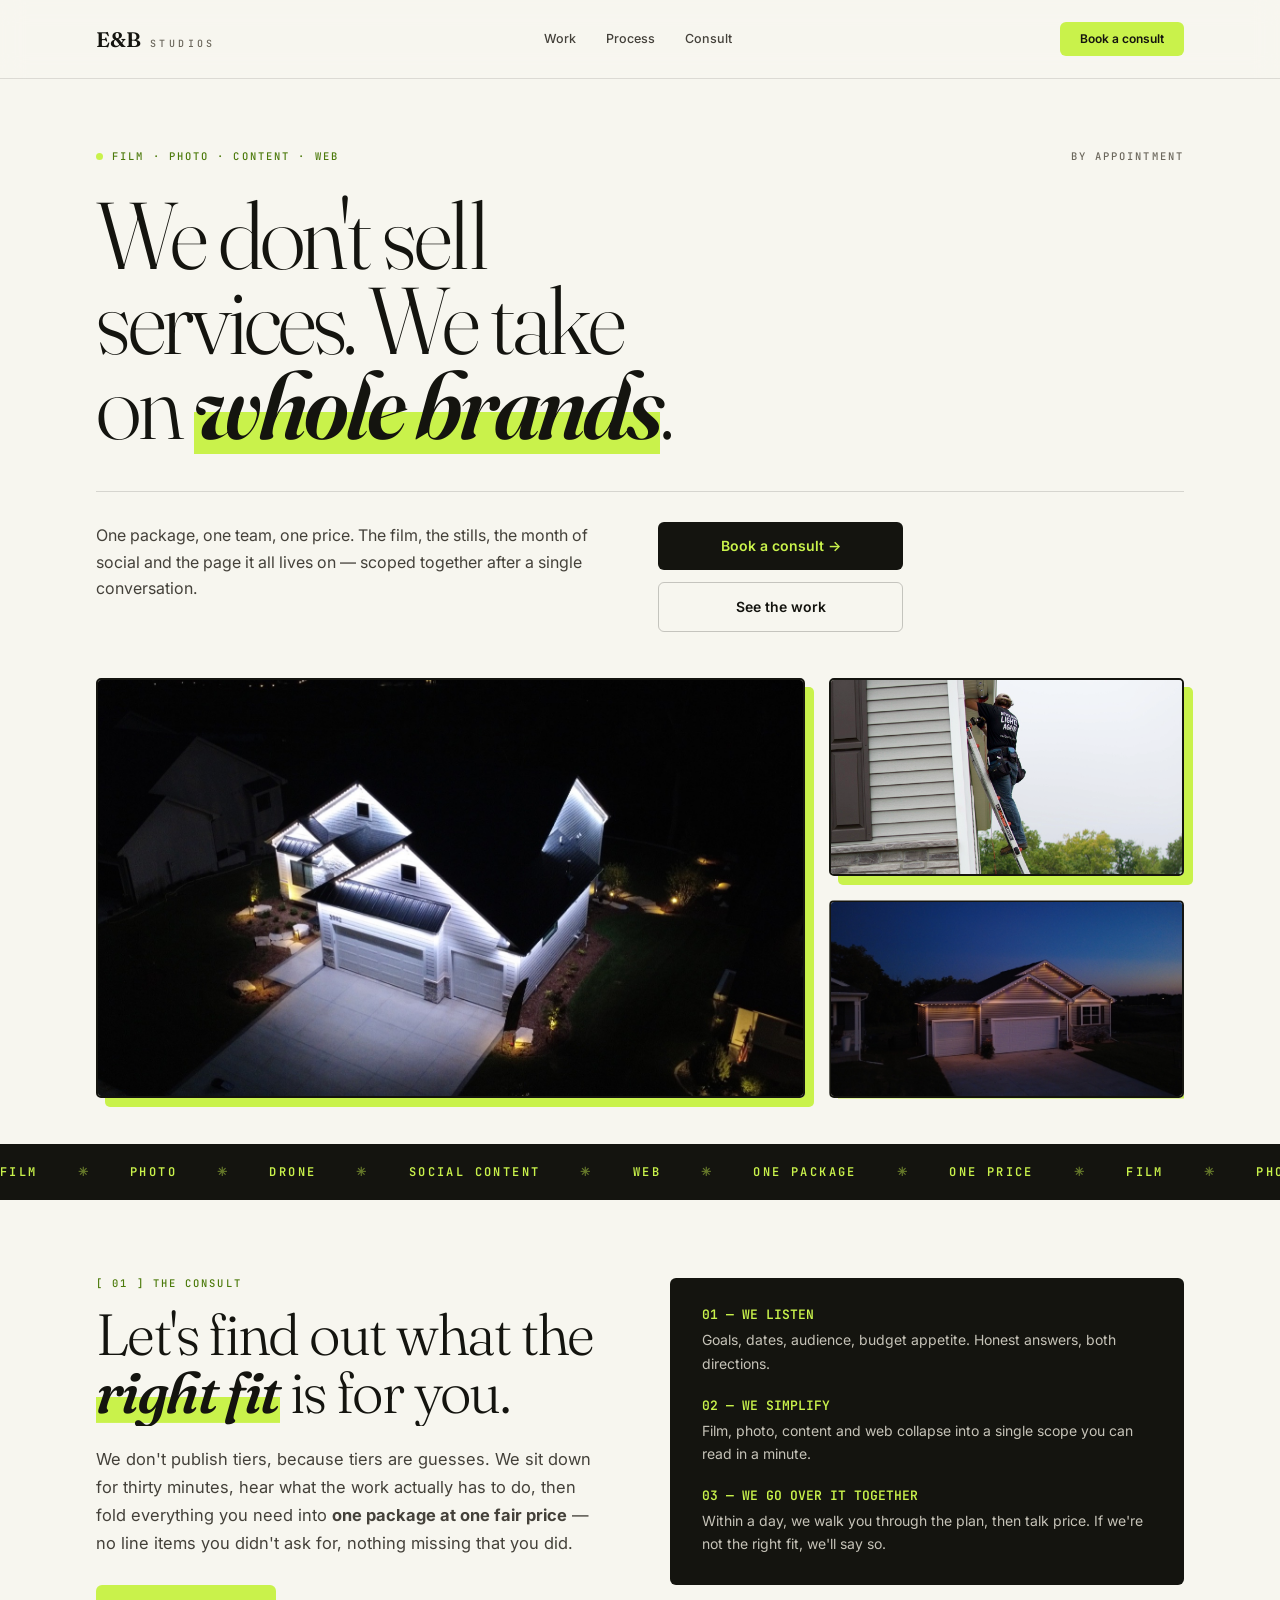
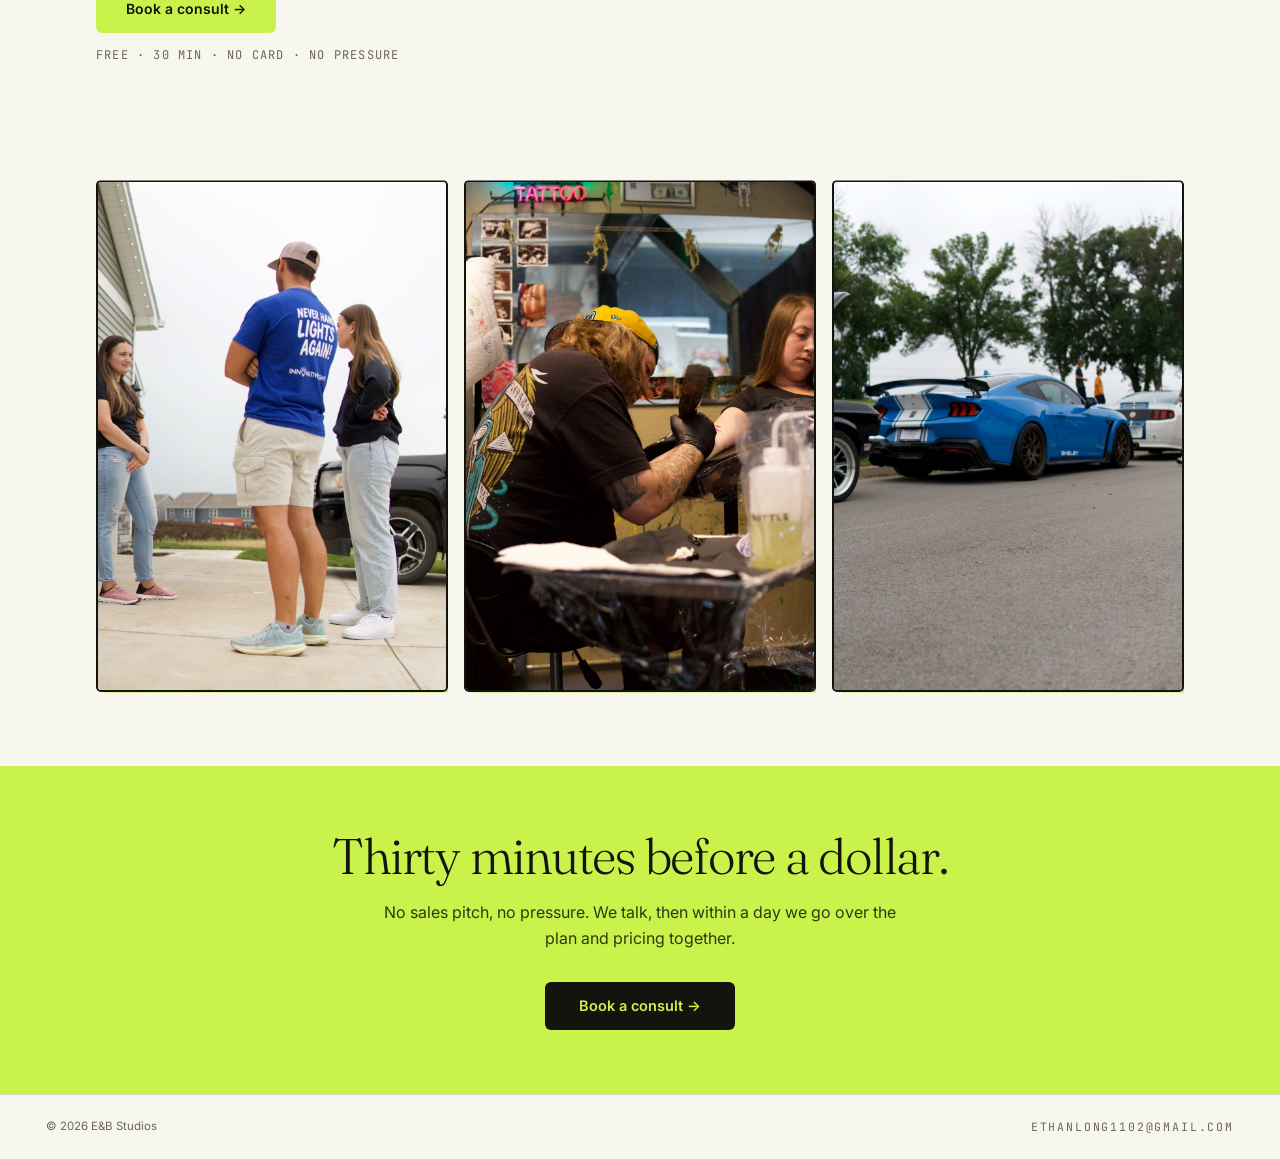
==== commit 9e0d9a62: "Rewrite pricing copy: talk first, go over plan and price within a day Co-Authored-By: Claude Opus 5." ====
--- a/index.html
+++ b/index.html
@@ -91,13 +91,13 @@
             <p class="body rv" data-rv style="--d:.1s">We don't publish tiers, because tiers are guesses. We sit down for thirty minutes, hear what the work actually has to do, then fold everything you need into <strong>one package at one fair price</strong> — no line items you didn't ask for, nothing missing that you did.</p>
             <div class="rv" data-rv style="--d:.18s">
               <a class="btn btn-lime" href="consult.html" style="margin-top:28px">Book a consult <span class="ar">→</span></a>
-              <p class="note">FREE · 30 MIN · NO CARD · NO DECK</p>
+              <p class="note">FREE · 30 MIN · NO CARD · NO PRESSURE</p>
             </div>
           </div>
           <div class="steps-panel rv" data-rv style="--d:.12s">
             <div class="step"><h3>01 — WE LISTEN</h3><p>Goals, dates, audience, budget appetite. Honest answers, both directions.</p></div>
             <div class="step"><h3>02 — WE SIMPLIFY</h3><p>Film, photo, content and web collapse into a single scope you can read in a minute.</p></div>
-            <div class="step"><h3>03 — WE PRICE IT ONCE</h3><p>One number, in your inbox within 48 hours. If we're not the right fit, we'll say so.</p></div>
+            <div class="step"><h3>03 — WE GO OVER IT TOGETHER</h3><p>Within a day, we walk you through the plan, then talk price. If we're not the right fit, we'll say so.</p></div>
           </div>
         </div>
       </section>
@@ -128,7 +128,7 @@
     <!-- CTA band -->
     <section class="cta-band">
       <h2><span class="lift" data-rv><span><span data-wave="0.05">Thirty minutes before a dollar.</span></span></span></h2>
-      <p class="rv" data-rv style="--d:.1s">No deck, no pressure. You'll leave the call with a scope and a number either way.</p>
+      <p class="rv" data-rv style="--d:.1s">No sales pitch, no pressure. We talk, then within a day we go over the plan and pricing together.</p>
       <div class="rv" data-rv style="--d:.18s"><a class="btn btn-ink" href="consult.html" style="padding:17px 34px;font-size:14.5px">Book a consult <span class="ar">→</span></a></div>
     </section>
   </main>
--- a/styles.css
+++ b/styles.css
@@ -413,6 +413,55 @@
 .align-end { text-align: right; }
 @media (max-width: 640px) { .align-end { text-align: left; } }
 
+/* ---------- work hub: one tile per service ---------- */
+.hub {
+  display: grid; grid-template-columns: repeat(auto-fit, minmax(min(340px, 100%), 1fr));
+  gap: clamp(20px, 3vw, 28px);
+}
+.hub-tile {
+  position: relative; display: block; overflow: hidden;
+  height: clamp(260px, 30vw, 360px);
+  border: 2px solid var(--ink); border-radius: 6px;
+  box-shadow: 9px 9px 0 var(--lime);
+  transition: transform .45s var(--ease), box-shadow .45s var(--ease);
+}
+.hub-tile:hover { transform: translate(-3px, -3px); box-shadow: 14px 14px 0 var(--lime); }
+.hub-tile img { position: absolute; inset: 0; width: 100%; height: 100%; object-fit: cover; transition: transform 1.1s var(--ease); }
+.hub-tile:hover img { transform: scale(1.06); }
+.hub-tile .veil {
+  position: absolute; inset: 0;
+  background: linear-gradient(transparent 18%, rgba(20, 20, 15, .84) 68%, rgba(20, 20, 15, .96));
+}
+.hub-tile .meta { position: absolute; left: 0; right: 0; bottom: 0; padding: clamp(18px, 2.4vw, 26px); color: var(--on-dark); }
+.hub-tile h2 { margin: 0; font: 400 clamp(24px, 2.8vw, 34px)/1.05 var(--display); }
+.hub-tile p { margin: 8px 0 0; max-width: 44ch; font: 400 13.5px/1.6 var(--sans); color: var(--on-dark-2); }
+.hub-tile .go {
+  display: inline-block; margin-top: 12px;
+  font: 600 11px/1 var(--mono); letter-spacing: .16em; color: var(--lime);
+  opacity: 0; transform: translateY(6px);
+  transition: opacity .4s ease, transform .4s var(--ease);
+}
+.hub-tile:hover .go, .hub-tile:focus-visible .go { opacity: 1; transform: none; }
+@media (hover: none) { .hub-tile .go { opacity: 1; transform: none; } }
+
+/* ---------- gallery: scroll and glance, no captions ---------- */
+.gallery { columns: 3; column-gap: 16px; }
+@media (max-width: 900px) { .gallery { columns: 2; } }
+@media (max-width: 560px) { .gallery { columns: 1; } }
+.gallery figure { break-inside: avoid; margin: 0 0 16px; }
+.gallery img {
+  display: block; width: 100%; height: auto;
+  border: 2px solid var(--ink); border-radius: 5px; background: var(--stripe-a);
+  transition: transform .5s var(--ease), box-shadow .5s var(--ease);
+}
+.gallery img:hover { transform: translate(-3px, -3px); box-shadow: 10px 10px 0 var(--lime); }
+.back-link { display: inline-block; margin-bottom: 18px; font: 500 12.5px/1 var(--sans); color: var(--ink-70); }
+
+@media (prefers-reduced-motion: reduce) {
+  .hub-tile, .hub-tile img, .gallery img { transition: none !important; }
+  .hub-tile:hover, .gallery img:hover { transform: none; }
+}
+
 /* reel lightbox */
 .reel-dialog {
   width: min(1100px, 92vw); max-width: none; padding: 0; border: 0;
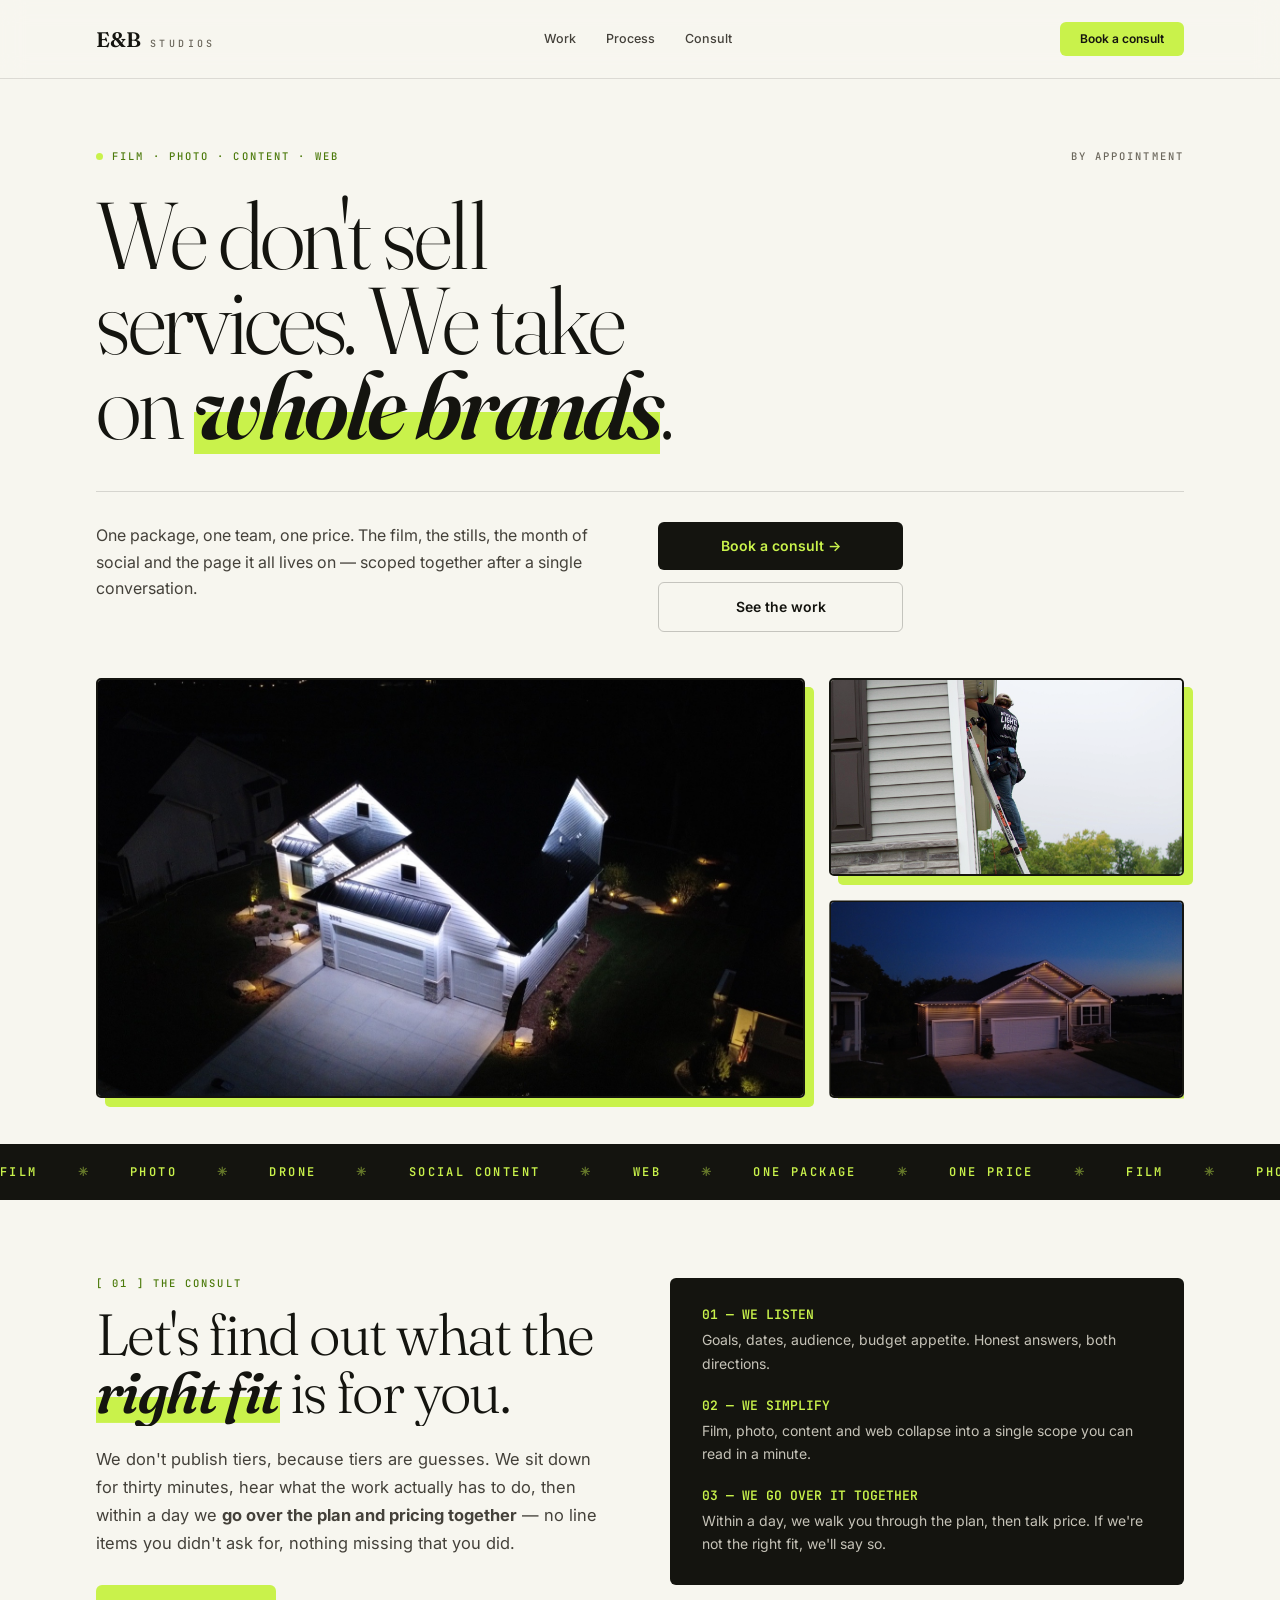
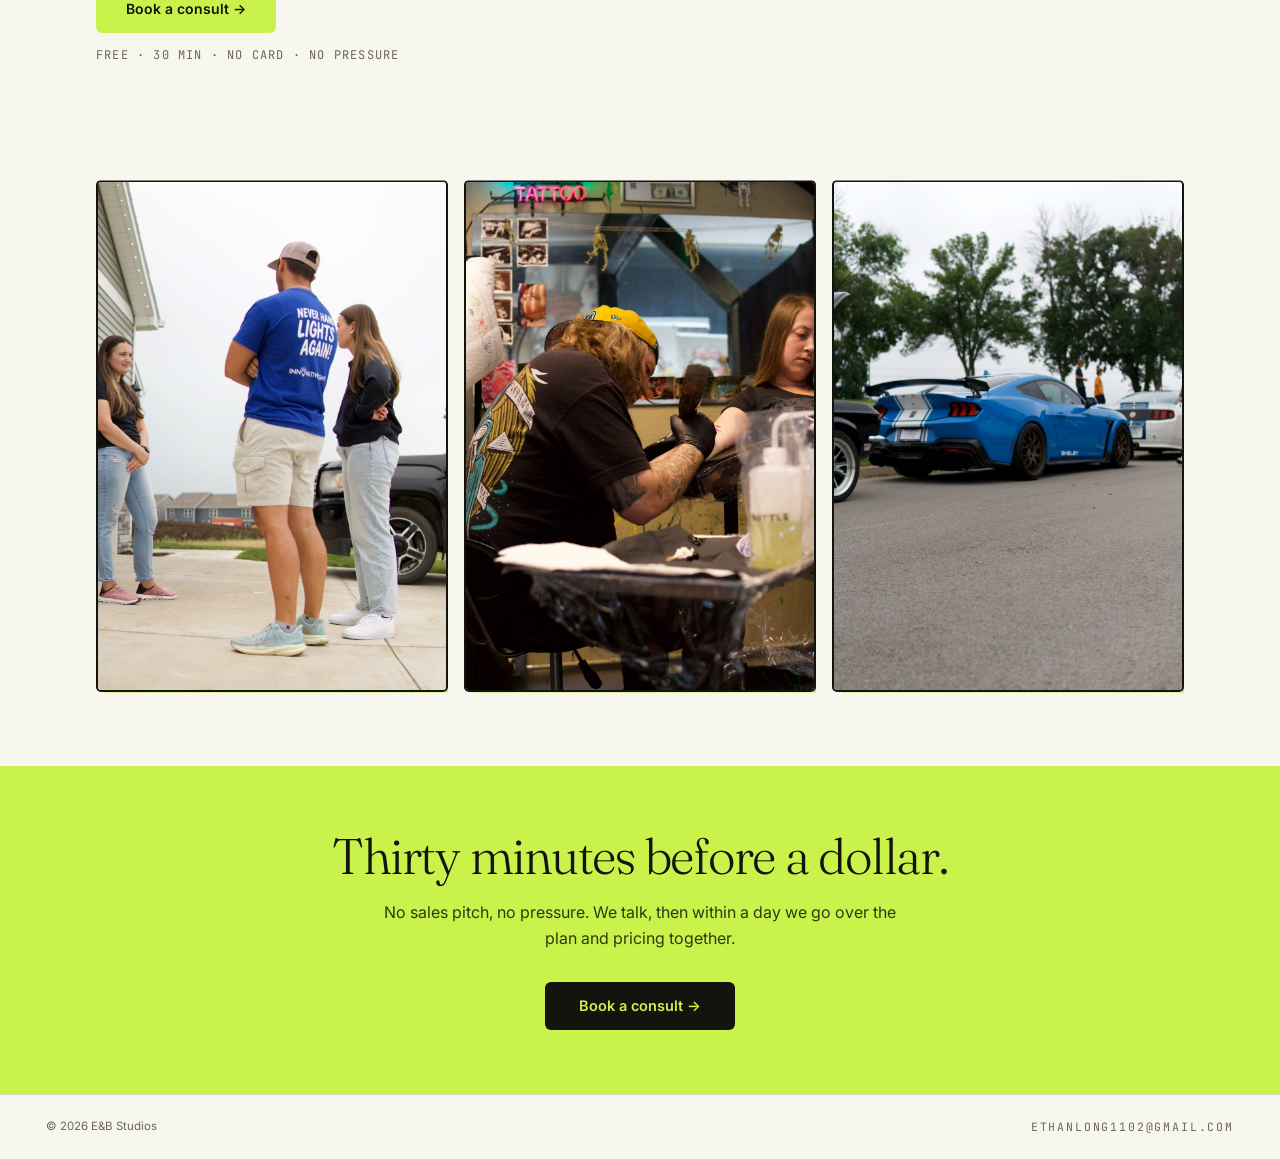
==== commit cac8ab49: "Home page: pricing comes after going over the plan together Co-Authored-By: Claude Opus 5.5 <noreply" ====
--- a/index.html
+++ b/index.html
@@ -88,7 +88,7 @@
               <span class="lift" data-rv><span>Let's find out what the</span></span>
               <span class="lift" data-rv style="--d:.1s"><span><em class="mark" data-rv><span data-wave="0.06">right fit</span></em> is for you.</span></span>
             </h2>
-            <p class="body rv" data-rv style="--d:.1s">We don't publish tiers, because tiers are guesses. We sit down for thirty minutes, hear what the work actually has to do, then fold everything you need into <strong>one package at one fair price</strong> — no line items you didn't ask for, nothing missing that you did.</p>
+            <p class="body rv" data-rv style="--d:.1s">We don't publish tiers, because tiers are guesses. We sit down for thirty minutes, hear what the work actually has to do, then within a day we <strong>go over the plan and pricing together</strong> — no line items you didn't ask for, nothing missing that you did.</p>
             <div class="rv" data-rv style="--d:.18s">
               <a class="btn btn-lime" href="consult.html" style="margin-top:28px">Book a consult <span class="ar">→</span></a>
               <p class="note">FREE · 30 MIN · NO CARD · NO PRESSURE</p>
